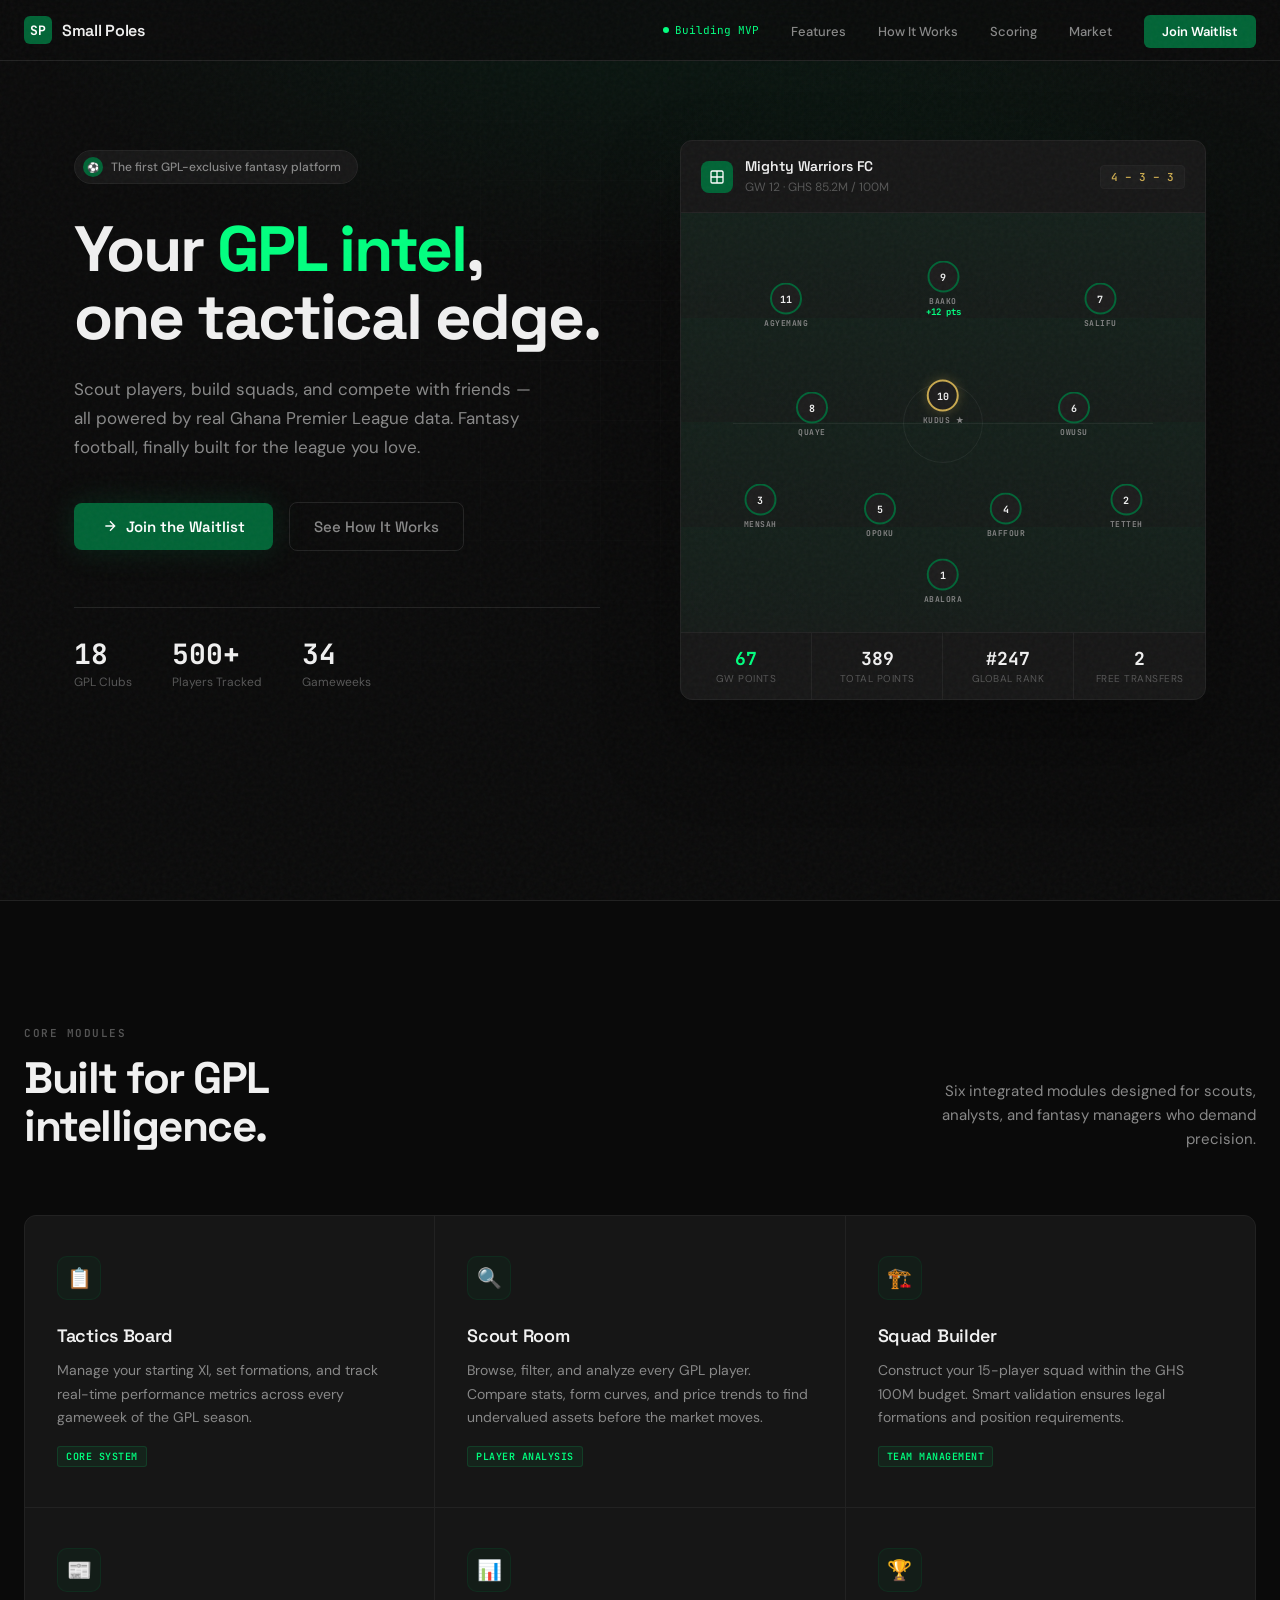
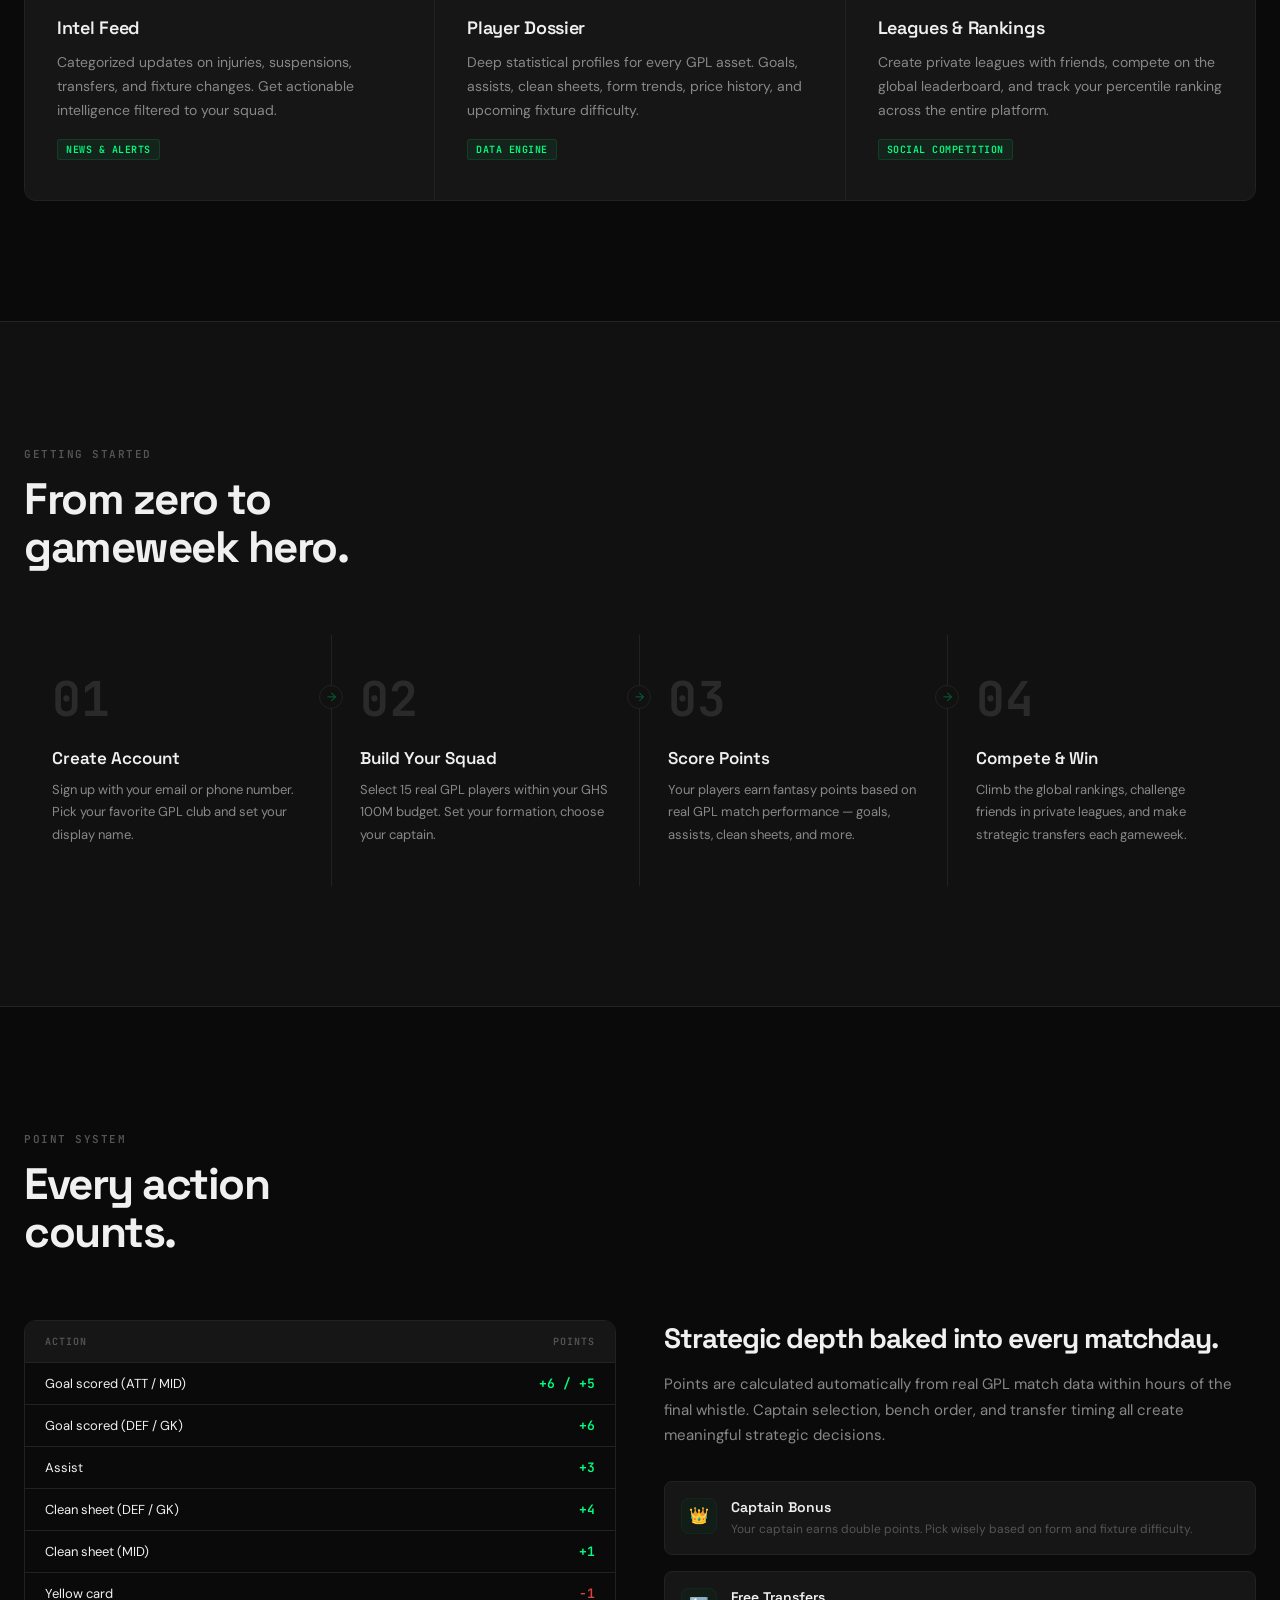
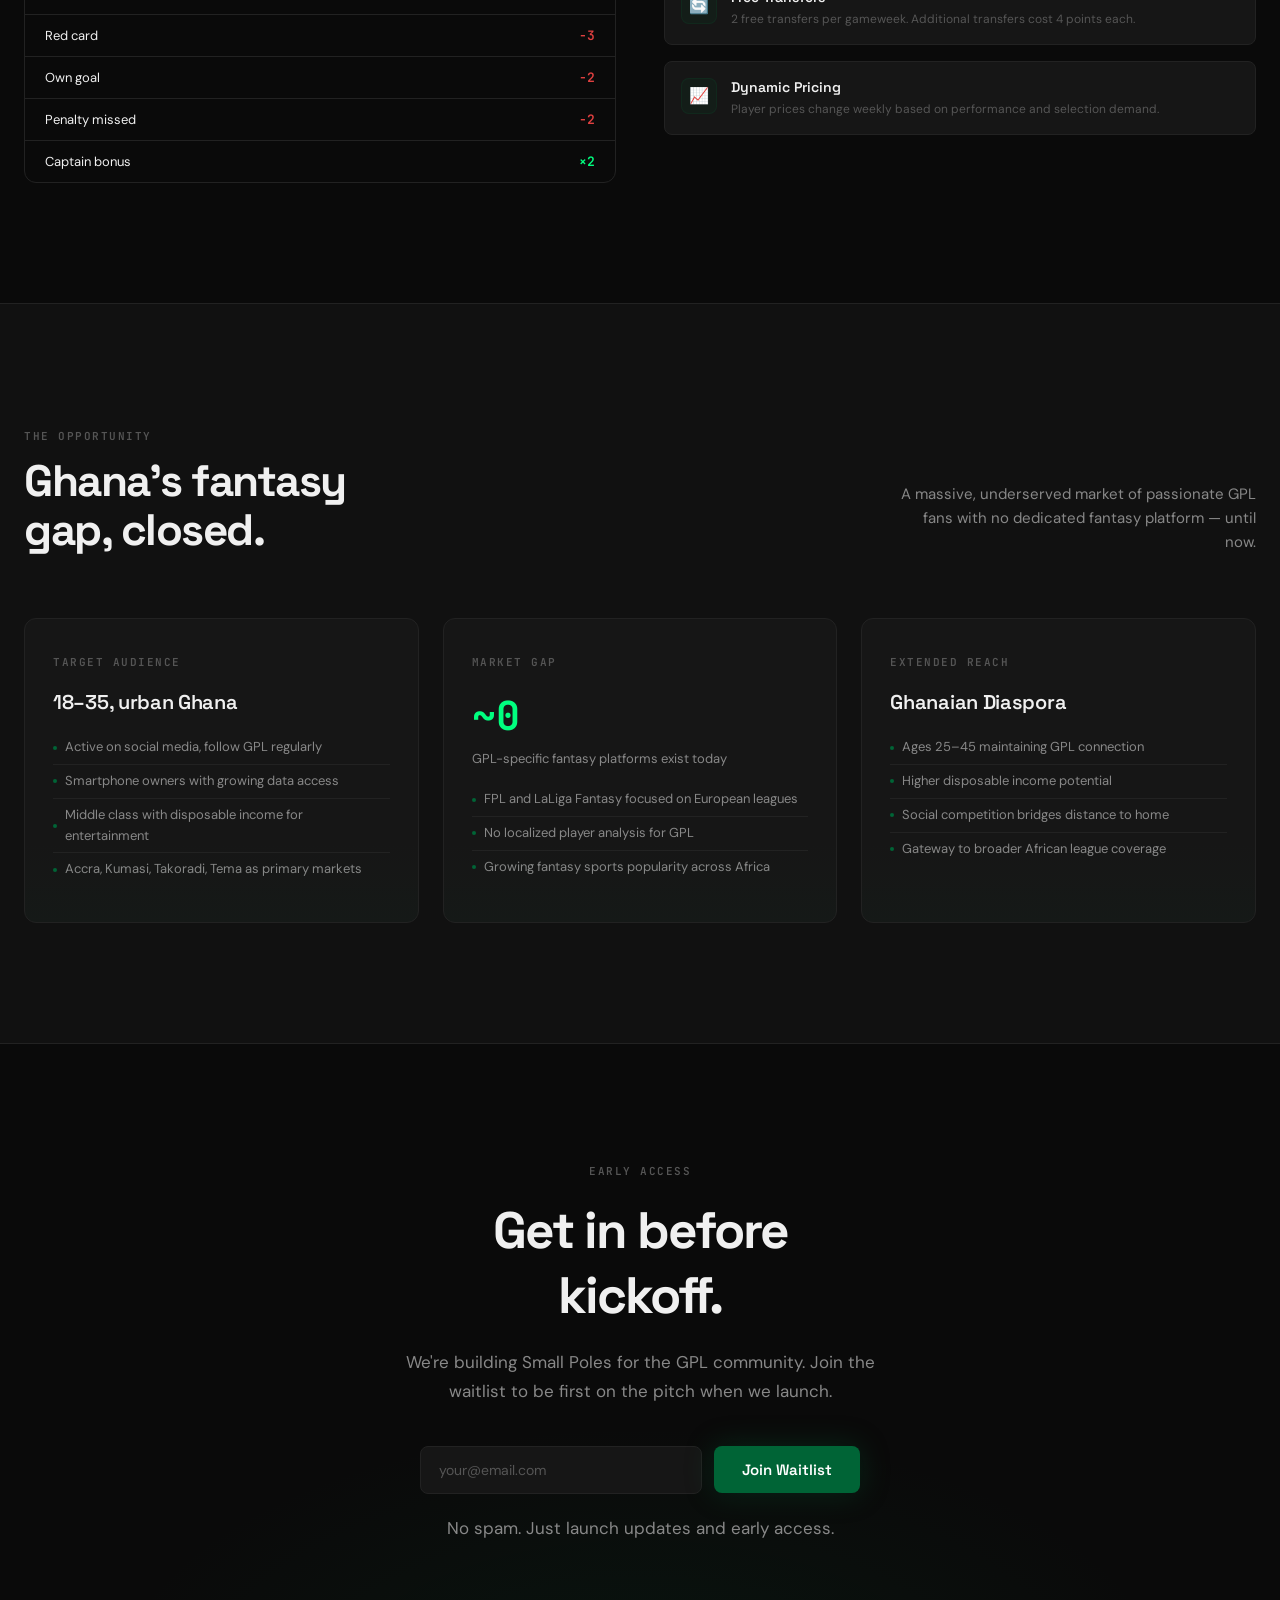
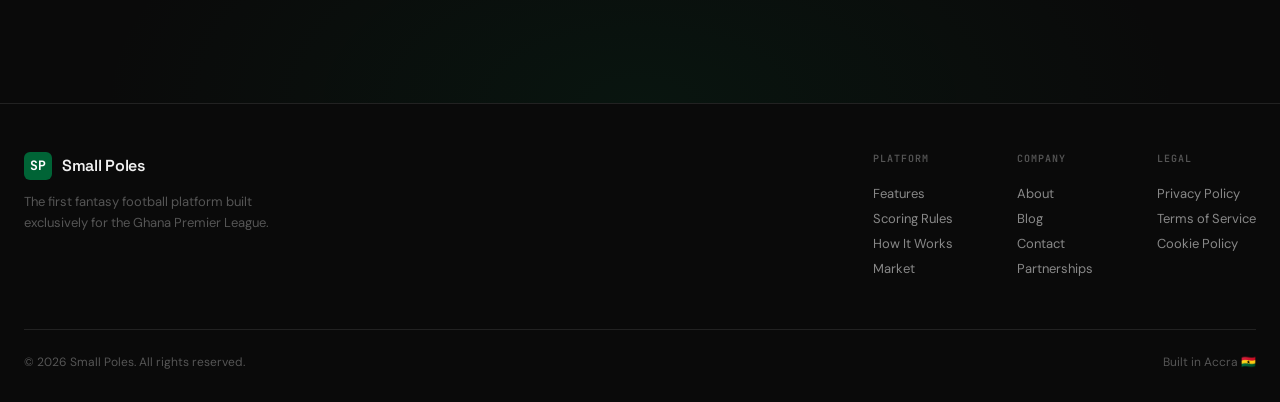
==== index.html @ ee2d5ac4 "Add scoring rules page for Small Poles fantasy football with detailed point system and examples" ====
<!DOCTYPE html>
<html lang="en">
<head>
    <meta charset="UTF-8">
    <meta name="viewport" content="width=device-width, initial-scale=1.0">
    <title>Small Poles — GPL Fantasy Intelligence</title>
    <meta name="description" content="The first fantasy football platform built exclusively for the Ghana Premier League. Scout. Build. Dominate.">
    <link rel="preconnect" href="https://fonts.googleapis.com">
    <link rel="preconnect" href="https://fonts.gstatic.com" crossorigin>
    <link href="https://fonts.googleapis.com/css2?family=Space+Grotesk:wght@300;400;500;600;700&family=JetBrains+Mono:wght@400;500;600;700&family=DM+Sans:wght@300;400;500;600;700&display=swap" rel="stylesheet">
    <style>
        *, *::before, *::after { margin: 0; padding: 0; box-sizing: border-box; }

        :root {
            --pitch: #006436;
            --pitch-light: #00803f;
            --pitch-glow: #00ff7f;
            --carbon: #0a0a0a;
            --carbon-light: #111111;
            --surface: #161616;
            --surface-raised: #1c1c1c;
            --border: #222222;
            --border-light: #2a2a2a;
            --text-primary: #f0f0f0;
            --text-secondary: #888888;
            --text-muted: #555555;
            --accent-gold: #c8a84e;
            --accent-red: #e04040;
            --accent-blue: #3b82f6;
            --font-display: 'Space Grotesk', sans-serif;
            --font-body: 'DM Sans', sans-serif;
            --font-mono: 'JetBrains Mono', monospace;
        }

        html { scroll-behavior: smooth; }

        body {
            font-family: var(--font-body);
            background: var(--carbon);
            color: var(--text-primary);
            overflow-x: hidden;
            -webkit-font-smoothing: antialiased;
        }

        /* ── Utility ── */
        .container { max-width: 1280px; margin: 0 auto; padding: 0 24px; }
        .mono { font-family: var(--font-mono); }
        .label {
            font-family: var(--font-mono);
            font-size: 11px;
            font-weight: 600;
            letter-spacing: 1.5px;
            text-transform: uppercase;
            color: var(--text-muted);
        }
        .sr-only { position: absolute; width: 1px; height: 1px; padding: 0; margin: -1px; overflow: hidden; clip: rect(0,0,0,0); border: 0; }

        /* ── Grain overlay ── */
        body::after {
            content: '';
            position: fixed;
            inset: 0;
            background-image: url("data:image/svg+xml,%3Csvg viewBox='0 0 256 256' xmlns='http://www.w3.org/2000/svg'%3E%3Cfilter id='n'%3E%3CfeTurbulence type='fractalNoise' baseFrequency='0.9' numOctaves='4' stitchTiles='stitch'/%3E%3C/filter%3E%3Crect width='100%25' height='100%25' filter='url(%23n)' opacity='0.04'/%3E%3C/svg%3E");
            pointer-events: none;
            z-index: 9999;
        }

        /* ── Navigation ── */
        nav {
            position: fixed;
            top: 0;
            left: 0;
            right: 0;
            z-index: 100;
            backdrop-filter: blur(20px);
            -webkit-backdrop-filter: blur(20px);
            background: rgba(10,10,10,0.8);
            border-bottom: 1px solid var(--border);
        }
        nav .container {
            display: flex;
            align-items: center;
            justify-content: space-between;
            height: 60px;
        }
        .nav-logo {
            display: flex;
            align-items: center;
            gap: 10px;
            text-decoration: none;
            color: var(--text-primary);
        }
        .nav-logo-mark {
            width: 28px;
            height: 28px;
            background: var(--pitch);
            border-radius: 6px;
            display: flex;
            align-items: center;
            justify-content: center;
            font-family: var(--font-mono);
            font-weight: 700;
            font-size: 13px;
            color: white;
        }
        .nav-logo-text {
            font-family: var(--font-display);
            font-weight: 600;
            font-size: 16px;
            letter-spacing: -0.3px;
        }
        .nav-links {
            display: flex;
            align-items: center;
            gap: 32px;
            list-style: none;
        }
        .nav-links a {
            font-size: 13px;
            font-weight: 500;
            color: var(--text-secondary);
            text-decoration: none;
            transition: color 0.2s;
        }
        .nav-links a:hover { color: var(--text-primary); }
        .nav-cta {
            background: var(--pitch) !important;
            color: white !important;
            padding: 8px 18px;
            border-radius: 6px;
            font-weight: 600 !important;
            transition: background 0.2s !important;
        }
        .nav-cta:hover { background: var(--pitch-light) !important; }
        .nav-status {
            display: flex;
            align-items: center;
            gap: 6px;
            font-family: var(--font-mono);
            font-size: 11px;
            color: var(--pitch-glow);
        }
        .nav-status-dot {
            width: 6px;
            height: 6px;
            background: var(--pitch-glow);
            border-radius: 50%;
            animation: pulse 2s infinite;
        }
        @keyframes pulse {
            0%, 100% { opacity: 1; }
            50% { opacity: 0.4; }
        }

        .mobile-toggle {
            display: none;
            background: none;
            border: 1px solid var(--border);
            border-radius: 6px;
            padding: 6px 10px;
            cursor: pointer;
            color: var(--text-primary);
        }
        .mobile-toggle span {
            display: block;
            width: 18px;
            height: 2px;
            background: var(--text-primary);
            margin: 4px 0;
            border-radius: 2px;
            transition: all 0.3s;
        }

        /* ── Hero ── */
        .hero {
            min-height: 100vh;
            display: flex;
            align-items: center;
            position: relative;
            padding-top: 60px;
            overflow: hidden;
        }
        .hero-bg {
            position: absolute;
            inset: 0;
            background:
                radial-gradient(ellipse 80% 50% at 50% 0%, rgba(0,100,54,0.15) 0%, transparent 60%),
                radial-gradient(ellipse 60% 40% at 80% 20%, rgba(0,100,54,0.08) 0%, transparent 50%);
        }
        .hero-grid {
            position: absolute;
            inset: 0;
            background-image:
                linear-gradient(rgba(255,255,255,0.015) 1px, transparent 1px),
                linear-gradient(90deg, rgba(255,255,255,0.015) 1px, transparent 1px);
            background-size: 60px 60px;
            mask-image: radial-gradient(ellipse 70% 60% at 50% 40%, black, transparent);
        }
        .hero .container {
            position: relative;
            z-index: 1;
            display: grid;
            grid-template-columns: 1fr 1fr;
            gap: 80px;
            align-items: center;
        }
        .hero-content { max-width: 580px; }
        .hero-badge {
            display: inline-flex;
            align-items: center;
            gap: 8px;
            background: var(--surface);
            border: 1px solid var(--border);
            border-radius: 100px;
            padding: 6px 16px 6px 8px;
            margin-bottom: 32px;
            font-size: 12px;
            font-weight: 500;
            color: var(--text-secondary);
            animation: fadeUp 0.6s ease-out both;
        }
        .hero-badge-dot {
            width: 20px;
            height: 20px;
            background: var(--pitch);
            border-radius: 50%;
            display: flex;
            align-items: center;
            justify-content: center;
            font-size: 10px;
        }
        .hero h1 {
            font-family: var(--font-display);
            font-size: clamp(42px, 5vw, 64px);
            font-weight: 700;
            line-height: 1.05;
            letter-spacing: -2px;
            margin-bottom: 24px;
            animation: fadeUp 0.6s 0.1s ease-out both;
        }
        .hero h1 .accent { color: var(--pitch-glow); }
        .hero-sub {
            font-size: 17px;
            line-height: 1.7;
            color: var(--text-secondary);
            max-width: 460px;
            margin-bottom: 40px;
            animation: fadeUp 0.6s 0.2s ease-out both;
        }
        .hero-actions {
            display: flex;
            align-items: center;
            gap: 16px;
            animation: fadeUp 0.6s 0.3s ease-out both;
        }
        .btn-primary {
            display: inline-flex;
            align-items: center;
            gap: 8px;
            background: var(--pitch);
            color: white;
            padding: 14px 28px;
            border-radius: 8px;
            font-family: var(--font-display);
            font-weight: 600;
            font-size: 15px;
            text-decoration: none;
            border: none;
            cursor: pointer;
            transition: all 0.2s;
            box-shadow: 0 0 30px rgba(0,100,54,0.3);
        }
        .btn-primary:hover {
            background: var(--pitch-light);
            box-shadow: 0 0 40px rgba(0,100,54,0.4);
            transform: translateY(-1px);
        }
        .btn-ghost {
            display: inline-flex;
            align-items: center;
            gap: 8px;
            background: transparent;
            color: var(--text-secondary);
            padding: 14px 24px;
            border-radius: 8px;
            font-family: var(--font-display);
            font-weight: 500;
            font-size: 15px;
            text-decoration: none;
            border: 1px solid var(--border);
            transition: all 0.2s;
        }
        .btn-ghost:hover {
            border-color: var(--text-muted);
            color: var(--text-primary);
        }
        .hero-stats {
            display: flex;
            gap: 40px;
            margin-top: 56px;
            padding-top: 32px;
            border-top: 1px solid var(--border);
            animation: fadeUp 0.6s 0.4s ease-out both;
        }
        .hero-stat-value {
            font-family: var(--font-mono);
            font-size: 28px;
            font-weight: 700;
            color: var(--text-primary);
            line-height: 1;
        }
        .hero-stat-label {
            font-size: 12px;
            color: var(--text-muted);
            margin-top: 6px;
        }

        /* ── Hero Visual (Tactics Card) ── */
        .hero-visual {
            position: relative;
            animation: fadeUp 0.8s 0.2s ease-out both;
        }
        .tactics-card {
            background: var(--surface);
            border: 1px solid var(--border);
            border-radius: 12px;
            overflow: hidden;
            box-shadow: 0 40px 80px rgba(0,0,0,0.4);
        }
        .tactics-header {
            display: flex;
            align-items: center;
            justify-content: space-between;
            padding: 16px 20px;
            border-bottom: 1px solid var(--border);
        }
        .tactics-header-left {
            display: flex;
            align-items: center;
            gap: 12px;
        }
        .tactics-header-icon {
            width: 32px;
            height: 32px;
            background: var(--pitch);
            border-radius: 8px;
            display: flex;
            align-items: center;
            justify-content: center;
        }
        .tactics-header h3 {
            font-family: var(--font-display);
            font-size: 14px;
            font-weight: 600;
        }
        .tactics-header span {
            font-size: 11px;
            color: var(--text-muted);
        }
        .tactics-formation-badge {
            font-family: var(--font-mono);
            font-size: 11px;
            font-weight: 600;
            background: var(--surface-raised);
            border: 1px solid var(--border);
            padding: 4px 10px;
            border-radius: 4px;
            color: var(--accent-gold);
        }
        .tactics-pitch {
            position: relative;
            width: 100%;
            aspect-ratio: 4/3.2;
            background:
                linear-gradient(180deg,
                    rgba(0,100,54,0.12) 0%,
                    rgba(0,100,54,0.06) 25%,
                    rgba(0,100,54,0.12) 25%,
                    rgba(0,100,54,0.06) 50%,
                    rgba(0,100,54,0.12) 50%,
                    rgba(0,100,54,0.06) 75%,
                    rgba(0,100,54,0.12) 75%,
                    rgba(0,100,54,0.06) 100%
                );
            border-bottom: 1px solid var(--border);
        }
        .pitch-line {
            position: absolute;
            background: rgba(255,255,255,0.06);
        }
        .pitch-line.horizontal {
            height: 1px;
            left: 10%;
            right: 10%;
        }
        .pitch-line.center { top: 50%; }
        .pitch-circle {
            position: absolute;
            width: 80px;
            height: 80px;
            border: 1px solid rgba(255,255,255,0.06);
            border-radius: 50%;
            top: 50%;
            left: 50%;
            transform: translate(-50%, -50%);
        }

        .player-dot {
            position: absolute;
            transform: translate(-50%, -50%);
            text-align: center;
            animation: playerFadeIn 0.4s ease-out both;
        }
        .player-dot-circle {
            width: 32px;
            height: 32px;
            border-radius: 50%;
            background: var(--surface-raised);
            border: 2px solid var(--pitch);
            display: flex;
            align-items: center;
            justify-content: center;
            font-family: var(--font-mono);
            font-size: 10px;
            font-weight: 700;
            color: var(--text-primary);
            margin: 0 auto;
            transition: all 0.3s;
        }
        .player-dot.captain .player-dot-circle {
            border-color: var(--accent-gold);
            box-shadow: 0 0 12px rgba(200,168,78,0.3);
        }
        .player-dot-name {
            font-family: var(--font-mono);
            font-size: 8px;
            font-weight: 600;
            color: var(--text-secondary);
            margin-top: 3px;
            white-space: nowrap;
            text-transform: uppercase;
            letter-spacing: 0.5px;
        }
        .player-dot-pts {
            font-family: var(--font-mono);
            font-size: 9px;
            font-weight: 700;
            color: var(--pitch-glow);
        }
        @keyframes playerFadeIn {
            from { opacity: 0; transform: translate(-50%, -50%) scale(0.8); }
            to { opacity: 1; transform: translate(-50%, -50%) scale(1); }
        }

        .tactics-footer {
            display: grid;
            grid-template-columns: repeat(4, 1fr);
            gap: 0;
        }
        .tactics-stat {
            padding: 14px 16px;
            border-right: 1px solid var(--border);
            text-align: center;
        }
        .tactics-stat:last-child { border-right: none; }
        .tactics-stat-value {
            font-family: var(--font-mono);
            font-size: 18px;
            font-weight: 700;
            color: var(--text-primary);
        }
        .tactics-stat-value.green { color: var(--pitch-glow); }
        .tactics-stat-label {
            font-size: 10px;
            color: var(--text-muted);
            margin-top: 2px;
            text-transform: uppercase;
            letter-spacing: 0.5px;
        }

        /* ── Section shared ── */
        section { padding: 120px 0; }
        .section-header {
            display: flex;
            align-items: flex-end;
            justify-content: space-between;
            margin-bottom: 64px;
        }
        .section-header h2 {
            font-family: var(--font-display);
            font-size: clamp(32px, 3.5vw, 44px);
            font-weight: 700;
            letter-spacing: -1.5px;
            line-height: 1.1;
        }
        .section-header p {
            font-size: 15px;
            color: var(--text-secondary);
            max-width: 360px;
            text-align: right;
            line-height: 1.6;
        }

        /* ── Features ── */
        .features { border-top: 1px solid var(--border); }
        .features-grid {
            display: grid;
            grid-template-columns: repeat(3, 1fr);
            gap: 1px;
            background: var(--border);
            border: 1px solid var(--border);
            border-radius: 12px;
            overflow: hidden;
        }
        .feature-card {
            background: var(--surface);
            padding: 40px 32px;
            transition: background 0.3s;
            position: relative;
        }
        .feature-card:hover { background: var(--surface-raised); }
        .feature-card::before {
            content: '';
            position: absolute;
            top: 0;
            left: 0;
            right: 0;
            height: 2px;
            background: var(--pitch);
            transform: scaleX(0);
            transition: transform 0.3s;
        }
        .feature-card:hover::before { transform: scaleX(1); }
        .feature-icon {
            width: 44px;
            height: 44px;
            background: rgba(0,100,54,0.1);
            border: 1px solid rgba(0,100,54,0.2);
            border-radius: 10px;
            display: flex;
            align-items: center;
            justify-content: center;
            margin-bottom: 24px;
            font-size: 20px;
        }
        .feature-card h3 {
            font-family: var(--font-display);
            font-size: 18px;
            font-weight: 600;
            margin-bottom: 12px;
            letter-spacing: -0.3px;
        }
        .feature-card p {
            font-size: 14px;
            line-height: 1.7;
            color: var(--text-secondary);
        }
        .feature-tag {
            display: inline-block;
            font-family: var(--font-mono);
            font-size: 10px;
            font-weight: 600;
            color: var(--pitch-glow);
            background: rgba(0,255,127,0.06);
            border: 1px solid rgba(0,255,127,0.12);
            padding: 3px 8px;
            border-radius: 3px;
            margin-top: 16px;
            text-transform: uppercase;
            letter-spacing: 0.5px;
        }

        /* ── How it works ── */
        .how-it-works { border-top: 1px solid var(--border); background: var(--carbon-light); }
        .steps-grid {
            display: grid;
            grid-template-columns: repeat(4, 1fr);
            gap: 0;
            counter-reset: step;
        }
        .step {
            padding: 40px 28px;
            border-right: 1px solid var(--border);
            counter-increment: step;
            position: relative;
        }
        .step:last-child { border-right: none; }
        .step-number {
            font-family: var(--font-mono);
            font-size: 48px;
            font-weight: 700;
            color: var(--border-light);
            line-height: 1;
            margin-bottom: 24px;
        }
        .step h3 {
            font-family: var(--font-display);
            font-size: 17px;
            font-weight: 600;
            margin-bottom: 10px;
        }
        .step p {
            font-size: 13px;
            line-height: 1.7;
            color: var(--text-secondary);
        }
        .step-connector {
            position: absolute;
            right: -12px;
            top: 50px;
            width: 24px;
            height: 24px;
            background: var(--carbon-light);
            border: 1px solid var(--border);
            border-radius: 50%;
            display: flex;
            align-items: center;
            justify-content: center;
            z-index: 2;
            color: var(--pitch);
            font-size: 12px;
        }

        /* ── Scoring Preview ── */
        .scoring { border-top: 1px solid var(--border); }
        .scoring-layout {
            display: grid;
            grid-template-columns: 1fr 1fr;
            gap: 48px;
            align-items: start;
        }
        .scoring-table {
            border: 1px solid var(--border);
            border-radius: 12px;
            overflow: hidden;
        }
        .scoring-table-header {
            display: grid;
            grid-template-columns: 2fr 1fr;
            padding: 14px 20px;
            background: var(--surface);
            border-bottom: 1px solid var(--border);
            font-family: var(--font-mono);
            font-size: 10px;
            font-weight: 600;
            color: var(--text-muted);
            text-transform: uppercase;
            letter-spacing: 1px;
        }
        .scoring-row {
            display: grid;
            grid-template-columns: 2fr 1fr;
            padding: 12px 20px;
            border-bottom: 1px solid var(--border);
            font-size: 13px;
            transition: background 0.2s;
        }
        .scoring-row:last-child { border-bottom: none; }
        .scoring-row:hover { background: var(--surface); }
        .scoring-row .points {
            font-family: var(--font-mono);
            font-weight: 600;
        }
        .scoring-row .points.positive { color: var(--pitch-glow); }
        .scoring-row .points.negative { color: var(--accent-red); }

        .scoring-info h3 {
            font-family: var(--font-display);
            font-size: 28px;
            font-weight: 700;
            letter-spacing: -1px;
            margin-bottom: 16px;
        }
        .scoring-info p {
            font-size: 15px;
            line-height: 1.7;
            color: var(--text-secondary);
            margin-bottom: 32px;
        }
        .scoring-highlights {
            display: flex;
            flex-direction: column;
            gap: 16px;
        }
        .scoring-highlight {
            display: flex;
            align-items: flex-start;
            gap: 14px;
            padding: 16px;
            background: var(--surface);
            border: 1px solid var(--border);
            border-radius: 8px;
        }
        .scoring-highlight-icon {
            width: 36px;
            height: 36px;
            border-radius: 8px;
            background: rgba(0,100,54,0.1);
            border: 1px solid rgba(0,100,54,0.15);
            display: flex;
            align-items: center;
            justify-content: center;
            flex-shrink: 0;
            font-size: 16px;
        }
        .scoring-highlight h4 {
            font-family: var(--font-display);
            font-size: 14px;
            font-weight: 600;
            margin-bottom: 4px;
        }
        .scoring-highlight p {
            font-size: 12px;
            line-height: 1.5;
            color: var(--text-muted);
            margin-bottom: 0;
        }

        /* ── Market opportunity ── */
        .market { border-top: 1px solid var(--border); background: var(--carbon-light); }
        .market-grid {
            display: grid;
            grid-template-columns: repeat(3, 1fr);
            gap: 24px;
        }
        .market-card {
            background: var(--surface);
            border: 1px solid var(--border);
            border-radius: 12px;
            padding: 36px 28px;
            position: relative;
            overflow: hidden;
        }
        .market-card::after {
            content: '';
            position: absolute;
            bottom: 0;
            left: 0;
            right: 0;
            height: 80px;
            background: linear-gradient(transparent, rgba(0,100,54,0.04));
            pointer-events: none;
        }
        .market-card .label { margin-bottom: 20px; display: block; }
        .market-card h3 {
            font-family: var(--font-display);
            font-size: 20px;
            font-weight: 600;
            margin-bottom: 16px;
            letter-spacing: -0.3px;
        }
        .market-stat-large {
            font-family: var(--font-mono);
            font-size: 40px;
            font-weight: 700;
            color: var(--pitch-glow);
            margin-bottom: 8px;
        }
        .market-card ul {
            list-style: none;
            padding: 0;
        }
        .market-card li {
            font-size: 13px;
            line-height: 1.6;
            color: var(--text-secondary);
            padding: 6px 0;
            border-bottom: 1px solid var(--border);
            display: flex;
            align-items: center;
            gap: 8px;
        }
        .market-card li:last-child { border-bottom: none; }
        .market-card li::before {
            content: '';
            width: 4px;
            height: 4px;
            background: var(--pitch);
            border-radius: 50%;
            flex-shrink: 0;
        }

        /* ── CTA Section ── */
        .cta-section {
            border-top: 1px solid var(--border);
            text-align: center;
            position: relative;
            overflow: hidden;
        }
        .cta-bg {
            position: absolute;
            inset: 0;
            background: radial-gradient(ellipse 60% 60% at 50% 100%, rgba(0,100,54,0.12) 0%, transparent 70%);
        }
        .cta-section .container { position: relative; z-index: 1; }
        .cta-section h2 {
            font-family: var(--font-display);
            font-size: clamp(36px, 4vw, 52px);
            font-weight: 700;
            letter-spacing: -2px;
            margin-bottom: 20px;
        }
        .cta-section p {
            font-size: 17px;
            color: var(--text-secondary);
            max-width: 500px;
            margin: 0 auto 40px;
            line-height: 1.7;
        }
        .cta-form {
            display: flex;
            align-items: center;
            gap: 12px;
            max-width: 440px;
            margin: 0 auto 20px;
        }
        .cta-input {
            flex: 1;
            background: var(--surface);
            border: 1px solid var(--border);
            border-radius: 8px;
            padding: 14px 18px;
            font-family: var(--font-body);
            font-size: 14px;
            color: var(--text-primary);
            outline: none;
            transition: border-color 0.2s;
        }
        .cta-input::placeholder { color: var(--text-muted); }
        .cta-input:focus { border-color: var(--pitch); }
        .cta-note {
            font-size: 12px;
            color: var(--text-muted);
        }

        /* ── Footer ── */
        footer {
            border-top: 1px solid var(--border);
            padding: 48px 0 32px;
        }
        .footer-top {
            display: flex;
            align-items: flex-start;
            justify-content: space-between;
            margin-bottom: 48px;
        }
        .footer-brand p {
            font-size: 13px;
            color: var(--text-muted);
            margin-top: 12px;
            max-width: 280px;
            line-height: 1.6;
        }
        .footer-links-group h4 {
            font-family: var(--font-mono);
            font-size: 10px;
            font-weight: 600;
            color: var(--text-muted);
            text-transform: uppercase;
            letter-spacing: 1px;
            margin-bottom: 16px;
        }
        .footer-links-group a {
            display: block;
            font-size: 13px;
            color: var(--text-secondary);
            text-decoration: none;
            padding: 4px 0;
            transition: color 0.2s;
        }
        .footer-links-group a:hover { color: var(--text-primary); }
        .footer-bottom {
            display: flex;
            align-items: center;
            justify-content: space-between;
            padding-top: 24px;
            border-top: 1px solid var(--border);
            font-size: 12px;
            color: var(--text-muted);
        }
        .footer-bottom a {
            color: var(--text-muted);
            text-decoration: none;
        }
        .footer-bottom a:hover { color: var(--text-secondary); }

        /* ── Animations ── */
        @keyframes fadeUp {
            from { opacity: 0; transform: translateY(24px); }
            to { opacity: 1; transform: translateY(0); }
        }
        .reveal {
            opacity: 0;
            transform: translateY(30px);
            transition: opacity 0.7s ease-out, transform 0.7s ease-out;
        }
        .reveal.visible {
            opacity: 1;
            transform: translateY(0);
        }

        /* ── Responsive ── */
        @media (max-width: 1024px) {
            .hero .container { grid-template-columns: 1fr; gap: 48px; }
            .hero-visual { max-width: 560px; }
            .features-grid { grid-template-columns: repeat(2, 1fr); }
            .steps-grid { grid-template-columns: repeat(2, 1fr); }
            .step:nth-child(2) { border-right: none; }
            .step-connector:nth-child(2) { display: none; }
            .scoring-layout { grid-template-columns: 1fr; }
            .market-grid { grid-template-columns: 1fr; }
            .section-header { flex-direction: column; align-items: flex-start; gap: 16px; }
            .section-header p { text-align: left; }
        }
        @media (max-width: 768px) {
            .nav-links { display: none; }
            .mobile-toggle { display: block; }
            .nav-links.open {
                display: flex;
                flex-direction: column;
                position: absolute;
                top: 60px;
                left: 0;
                right: 0;
                background: var(--carbon);
                border-bottom: 1px solid var(--border);
                padding: 20px 24px;
                gap: 16px;
            }
            .features-grid { grid-template-columns: 1fr; }
            .steps-grid { grid-template-columns: 1fr; }
            .step { border-right: none; border-bottom: 1px solid var(--border); }
            .step:last-child { border-bottom: none; }
            .step-connector { display: none; }
            .hero-stats { flex-wrap: wrap; gap: 24px; }
            .hero-actions { flex-direction: column; align-items: stretch; }
            .btn-primary, .btn-ghost { justify-content: center; }
            .cta-form { flex-direction: column; }
            .footer-top { flex-direction: column; gap: 36px; }
            .footer-bottom { flex-direction: column; gap: 12px; text-align: center; }
            .tactics-footer { grid-template-columns: repeat(2, 1fr); }
            .tactics-stat:nth-child(2) { border-right: none; }
        }
    </style>
</head>
<body>

<!-- Navigation -->
<nav>
    <div class="container">
        <a href="#" class="nav-logo">
            <div class="nav-logo-mark">SP</div>
            <span class="nav-logo-text">Small Poles</span>
        </a>
        <ul class="nav-links" id="navLinks">
            <li><span class="nav-status"><span class="nav-status-dot"></span> Building MVP</span></li>
            <li><a href="features.html">Features</a></li>
            <li><a href="how-it-works.html">How It Works</a></li>
            <li><a href="scoring.html">Scoring</a></li>
            <li><a href="market.html">Market</a></li>
            <li><a href="#waitlist" class="nav-cta">Join Waitlist</a></li>
        </ul>
        <button class="mobile-toggle" onclick="document.getElementById('navLinks').classList.toggle('open')" aria-label="Toggle menu">
            <span></span><span></span><span></span>
        </button>
    </div>
</nav>

<!-- Hero -->
<section class="hero">
    <div class="hero-bg"></div>
    <div class="hero-grid"></div>
    <div class="container">
        <div class="hero-content">
            <div class="hero-badge">
                <span class="hero-badge-dot">⚽</span>
                The first GPL-exclusive fantasy platform
            </div>
            <h1>Your <span class="accent">GPL intel</span>,<br>one tactical edge.</h1>
            <p class="hero-sub">Scout players, build squads, and compete with friends — all powered by real Ghana Premier League data. Fantasy football, finally built for the league you love.</p>
            <div class="hero-actions">
                <a href="#waitlist" class="btn-primary">
                    <svg width="16" height="16" viewBox="0 0 24 24" fill="none" stroke="currentColor" stroke-width="2"><path d="M5 12h14M12 5l7 7-7 7"/></svg>
                    Join the Waitlist
                </a>
                <a href="#features" class="btn-ghost">See How It Works</a>
            </div>
            <div class="hero-stats">
                <div>
                    <div class="hero-stat-value">18</div>
                    <div class="hero-stat-label">GPL Clubs</div>
                </div>
                <div>
                    <div class="hero-stat-value">500+</div>
                    <div class="hero-stat-label">Players Tracked</div>
                </div>
                <div>
                    <div class="hero-stat-value">34</div>
                    <div class="hero-stat-label">Gameweeks</div>
                </div>
            </div>
        </div>

        <!-- Tactics board visual -->
        <div class="hero-visual">
            <div class="tactics-card">
                <div class="tactics-header">
                    <div class="tactics-header-left">
                        <div class="tactics-header-icon">
                            <svg width="16" height="16" viewBox="0 0 24 24" fill="none" stroke="white" stroke-width="2"><rect x="3" y="3" width="18" height="18" rx="2"/><line x1="3" y1="12" x2="21" y2="12"/><line x1="12" y1="3" x2="12" y2="21"/></svg>
                        </div>
                        <div>
                            <h3>Mighty Warriors FC</h3>
                            <span style="color: var(--text-muted); font-size: 12px;">GW 12 · GHS 85.2M / 100M</span>
                        </div>
                    </div>
                    <div class="tactics-formation-badge">4 – 3 – 3</div>
                </div>
                <div class="tactics-pitch">
                    <div class="pitch-line horizontal center"></div>
                    <div class="pitch-circle"></div>

                    <!-- GK -->
                    <div class="player-dot" style="left:50%;top:88%;animation-delay:0.1s">
                        <div class="player-dot-circle">1</div>
                        <div class="player-dot-name">Abalora</div>
                    </div>
                    <!-- DEF -->
                    <div class="player-dot" style="left:15%;top:70%;animation-delay:0.15s">
                        <div class="player-dot-circle">3</div>
                        <div class="player-dot-name">Mensah</div>
                    </div>
                    <div class="player-dot" style="left:38%;top:72%;animation-delay:0.2s">
                        <div class="player-dot-circle">5</div>
                        <div class="player-dot-name">Opoku</div>
                    </div>
                    <div class="player-dot" style="left:62%;top:72%;animation-delay:0.25s">
                        <div class="player-dot-circle">4</div>
                        <div class="player-dot-name">Baffour</div>
                    </div>
                    <div class="player-dot" style="left:85%;top:70%;animation-delay:0.3s">
                        <div class="player-dot-circle">2</div>
                        <div class="player-dot-name">Tetteh</div>
                    </div>
                    <!-- MID -->
                    <div class="player-dot" style="left:25%;top:48%;animation-delay:0.35s">
                        <div class="player-dot-circle">8</div>
                        <div class="player-dot-name">Quaye</div>
                    </div>
                    <div class="player-dot captain" style="left:50%;top:45%;animation-delay:0.4s">
                        <div class="player-dot-circle">10</div>
                        <div class="player-dot-name">Kudus ★</div>
                    </div>
                    <div class="player-dot" style="left:75%;top:48%;animation-delay:0.45s">
                        <div class="player-dot-circle">6</div>
                        <div class="player-dot-name">Owusu</div>
                    </div>
                    <!-- ATT -->
                    <div class="player-dot" style="left:20%;top:22%;animation-delay:0.5s">
                        <div class="player-dot-circle">11</div>
                        <div class="player-dot-name">Agyemang</div>
                    </div>
                    <div class="player-dot" style="left:50%;top:18%;animation-delay:0.55s">
                        <div class="player-dot-circle">9</div>
                        <div class="player-dot-name">Baako</div>
                        <div class="player-dot-pts">+12 pts</div>
                    </div>
                    <div class="player-dot" style="left:80%;top:22%;animation-delay:0.6s">
                        <div class="player-dot-circle">7</div>
                        <div class="player-dot-name">Salifu</div>
                    </div>
                </div>
                <div class="tactics-footer">
                    <div class="tactics-stat">
                        <div class="tactics-stat-value green">67</div>
                        <div class="tactics-stat-label">GW Points</div>
                    </div>
                    <div class="tactics-stat">
                        <div class="tactics-stat-value">389</div>
                        <div class="tactics-stat-label">Total Points</div>
                    </div>
                    <div class="tactics-stat">
                        <div class="tactics-stat-value">#247</div>
                        <div class="tactics-stat-label">Global Rank</div>
                    </div>
                    <div class="tactics-stat">
                        <div class="tactics-stat-value">2</div>
                        <div class="tactics-stat-label">Free Transfers</div>
                    </div>
                </div>
            </div>
        </div>
    </div>
</section>

<!-- Features -->
<section class="features" id="features">
    <div class="container">
        <div class="section-header reveal">
            <div>
                <span class="label">Core Modules</span>
                <h2 style="margin-top:12px">Built for GPL<br>intelligence.</h2>
            </div>
            <p>Six integrated modules designed for scouts, analysts, and fantasy managers who demand precision.</p>
        </div>
        <div class="features-grid reveal">
            <div class="feature-card">
                <div class="feature-icon">📋</div>
                <h3>Tactics Board</h3>
                <p>Manage your starting XI, set formations, and track real-time performance metrics across every gameweek of the GPL season.</p>
                <span class="feature-tag">Core System</span>
            </div>
            <div class="feature-card">
                <div class="feature-icon">🔍</div>
                <h3>Scout Room</h3>
                <p>Browse, filter, and analyze every GPL player. Compare stats, form curves, and price trends to find undervalued assets before the market moves.</p>
                <span class="feature-tag">Player Analysis</span>
            </div>
            <div class="feature-card">
                <div class="feature-icon">🏗️</div>
                <h3>Squad Builder</h3>
                <p>Construct your 15-player squad within the GHS 100M budget. Smart validation ensures legal formations and position requirements.</p>
                <span class="feature-tag">Team Management</span>
            </div>
            <div class="feature-card">
                <div class="feature-icon">📰</div>
                <h3>Intel Feed</h3>
                <p>Categorized updates on injuries, suspensions, transfers, and fixture changes. Get actionable intelligence filtered to your squad.</p>
                <span class="feature-tag">News & Alerts</span>
            </div>
            <div class="feature-card">
                <div class="feature-icon">📊</div>
                <h3>Player Dossier</h3>
                <p>Deep statistical profiles for every GPL asset. Goals, assists, clean sheets, form trends, price history, and upcoming fixture difficulty.</p>
                <span class="feature-tag">Data Engine</span>
            </div>
            <div class="feature-card">
                <div class="feature-icon">🏆</div>
                <h3>Leagues & Rankings</h3>
                <p>Create private leagues with friends, compete on the global leaderboard, and track your percentile ranking across the entire platform.</p>
                <span class="feature-tag">Social Competition</span>
            </div>
        </div>
    </div>
</section>

<!-- How It Works -->
<section class="how-it-works" id="how-it-works">
    <div class="container">
        <div class="section-header reveal">
            <div>
                <span class="label">Getting Started</span>
                <h2 style="margin-top:12px">From zero to<br>gameweek hero.</h2>
            </div>
        </div>
        <div class="steps-grid reveal">
            <div class="step">
                <div class="step-number">01</div>
                <h3>Create Account</h3>
                <p>Sign up with your email or phone number. Pick your favorite GPL club and set your display name.</p>
                <div class="step-connector">→</div>
            </div>
            <div class="step">
                <div class="step-number">02</div>
                <h3>Build Your Squad</h3>
                <p>Select 15 real GPL players within your GHS 100M budget. Set your formation, choose your captain.</p>
                <div class="step-connector">→</div>
            </div>
            <div class="step">
                <div class="step-number">03</div>
                <h3>Score Points</h3>
                <p>Your players earn fantasy points based on real GPL match performance — goals, assists, clean sheets, and more.</p>
                <div class="step-connector">→</div>
            </div>
            <div class="step">
                <div class="step-number">04</div>
                <h3>Compete & Win</h3>
                <p>Climb the global rankings, challenge friends in private leagues, and make strategic transfers each gameweek.</p>
            </div>
        </div>
    </div>
</section>

<!-- Scoring -->
<section class="scoring" id="scoring">
    <div class="container">
        <div class="section-header reveal">
            <div>
                <span class="label">Point System</span>
                <h2 style="margin-top:12px">Every action<br>counts.</h2>
            </div>
        </div>
        <div class="scoring-layout reveal">
            <div class="scoring-table">
                <div class="scoring-table-header">
                    <span>Action</span>
                    <span style="text-align:right">Points</span>
                </div>
                <div class="scoring-row">
                    <span>Goal scored (ATT / MID)</span>
                    <span class="points positive" style="text-align:right">+6 / +5</span>
                </div>
                <div class="scoring-row">
                    <span>Goal scored (DEF / GK)</span>
                    <span class="points positive" style="text-align:right">+6</span>
                </div>
                <div class="scoring-row">
                    <span>Assist</span>
                    <span class="points positive" style="text-align:right">+3</span>
                </div>
                <div class="scoring-row">
                    <span>Clean sheet (DEF / GK)</span>
                    <span class="points positive" style="text-align:right">+4</span>
                </div>
                <div class="scoring-row">
                    <span>Clean sheet (MID)</span>
                    <span class="points positive" style="text-align:right">+1</span>
                </div>
                <div class="scoring-row">
                    <span>Yellow card</span>
                    <span class="points negative" style="text-align:right">−1</span>
                </div>
                <div class="scoring-row">
                    <span>Red card</span>
                    <span class="points negative" style="text-align:right">−3</span>
                </div>
                <div class="scoring-row">
                    <span>Own goal</span>
                    <span class="points negative" style="text-align:right">−2</span>
                </div>
                <div class="scoring-row">
                    <span>Penalty missed</span>
                    <span class="points negative" style="text-align:right">−2</span>
                </div>
                <div class="scoring-row">
                    <span>Captain bonus</span>
                    <span class="points positive" style="text-align:right">×2</span>
                </div>
            </div>
            <div class="scoring-info">
                <h3>Strategic depth baked into every matchday.</h3>
                <p>Points are calculated automatically from real GPL match data within hours of the final whistle. Captain selection, bench order, and transfer timing all create meaningful strategic decisions.</p>
                <div class="scoring-highlights">
                    <div class="scoring-highlight">
                        <div class="scoring-highlight-icon">👑</div>
                        <div>
                            <h4>Captain Bonus</h4>
                            <p>Your captain earns double points. Pick wisely based on form and fixture difficulty.</p>
                        </div>
                    </div>
                    <div class="scoring-highlight">
                        <div class="scoring-highlight-icon">🔄</div>
                        <div>
                            <h4>Free Transfers</h4>
                            <p>2 free transfers per gameweek. Additional transfers cost 4 points each.</p>
                        </div>
                    </div>
                    <div class="scoring-highlight">
                        <div class="scoring-highlight-icon">📈</div>
                        <div>
                            <h4>Dynamic Pricing</h4>
                            <p>Player prices change weekly based on performance and selection demand.</p>
                        </div>
                    </div>
                </div>
            </div>
        </div>
    </div>
</section>

<!-- Market -->
<section class="market" id="market">
    <div class="container">
        <div class="section-header reveal">
            <div>
                <span class="label">The Opportunity</span>
                <h2 style="margin-top:12px">Ghana's fantasy<br>gap, closed.</h2>
            </div>
            <p>A massive, underserved market of passionate GPL fans with no dedicated fantasy platform — until now.</p>
        </div>
        <div class="market-grid reveal">
            <div class="market-card">
                <span class="label">Target Audience</span>
                <h3>18–35, urban Ghana</h3>
                <ul>
                    <li>Active on social media, follow GPL regularly</li>
                    <li>Smartphone owners with growing data access</li>
                    <li>Middle class with disposable income for entertainment</li>
                    <li>Accra, Kumasi, Takoradi, Tema as primary markets</li>
                </ul>
            </div>
            <div class="market-card">
                <span class="label">Market Gap</span>
                <div class="market-stat-large">~0</div>
                <p style="font-size: 13px; color: var(--text-secondary); margin-bottom: 16px;">GPL-specific fantasy platforms exist today</p>
                <ul>
                    <li>FPL and LaLiga Fantasy focused on European leagues</li>
                    <li>No localized player analysis for GPL</li>
                    <li>Growing fantasy sports popularity across Africa</li>
                </ul>
            </div>
            <div class="market-card">
                <span class="label">Extended Reach</span>
                <h3>Ghanaian Diaspora</h3>
                <ul>
                    <li>Ages 25–45 maintaining GPL connection</li>
                    <li>Higher disposable income potential</li>
                    <li>Social competition bridges distance to home</li>
                    <li>Gateway to broader African league coverage</li>
                </ul>
            </div>
        </div>
    </div>
</section>

<!-- CTA -->
<section class="cta-section" id="waitlist">
    <div class="cta-bg"></div>
    <div class="container reveal">
        <span class="label" style="display:block;margin-bottom:20px">Early Access</span>
        <h2>Get in before<br>kickoff.</h2>
        <p>We're building Small Poles for the GPL community. Join the waitlist to be first on the pitch when we launch.</p>
        <form class="cta-form" onsubmit="handleWaitlist(event)">
            <input type="email" class="cta-input" placeholder="your@email.com" required aria-label="Email address">
            <button type="submit" class="btn-primary">Join Waitlist</button>
        </form>
        <p class="cta-note">No spam. Just launch updates and early access.</p>
    </div>
</section>

<!-- Footer -->
<footer>
    <div class="container">
        <div class="footer-top">
            <div class="footer-brand">
                <a href="#" class="nav-logo">
                    <div class="nav-logo-mark">SP</div>
                    <span class="nav-logo-text">Small Poles</span>
                </a>
                <p>The first fantasy football platform built exclusively for the Ghana Premier League.</p>
            </div>
            <div style="display:flex;gap:64px">
                <div class="footer-links-group">
                    <h4>Platform</h4>
                    <a href="features.html">Features</a>
                    <a href="scoring.html">Scoring Rules</a>
                    <a href="how-it-works.html">How It Works</a>
                    <a href="market.html">Market</a>
                </div>
                <div class="footer-links-group">
                    <h4>Company</h4>
                    <a href="#">About</a>
                    <a href="#">Blog</a>
                    <a href="#">Contact</a>
                    <a href="#">Partnerships</a>
                </div>
                <div class="footer-links-group">
                    <h4>Legal</h4>
                    <a href="#">Privacy Policy</a>
                    <a href="#">Terms of Service</a>
                    <a href="#">Cookie Policy</a>
                </div>
            </div>
        </div>
        <div class="footer-bottom">
            <span>&copy; 2026 Small Poles. All rights reserved.</span>
            <span>Built in Accra 🇬🇭</span>
        </div>
    </div>
</footer>

<script>
    // Scroll reveal
    const reveals = document.querySelectorAll('.reveal');
    const observer = new IntersectionObserver((entries) => {
        entries.forEach(entry => {
            if (entry.isIntersecting) {
                entry.target.classList.add('visible');
            }
        });
    }, { threshold: 0.1, rootMargin: '0px 0px -40px 0px' });
    reveals.forEach(el => observer.observe(el));

    // Waitlist form handler (placeholder — swap with real backend later)
    function handleWaitlist(e) {
        e.preventDefault();
        const input = e.target.querySelector('input');
        const email = input.value;
        const btn = e.target.querySelector('button');
        btn.textContent = 'Added ✓';
        btn.style.background = '#00803f';
        input.value = '';
        setTimeout(() => {
            btn.textContent = 'Join Waitlist';
            btn.style.background = '';
        }, 3000);
    }
</script>
</body>
</html>
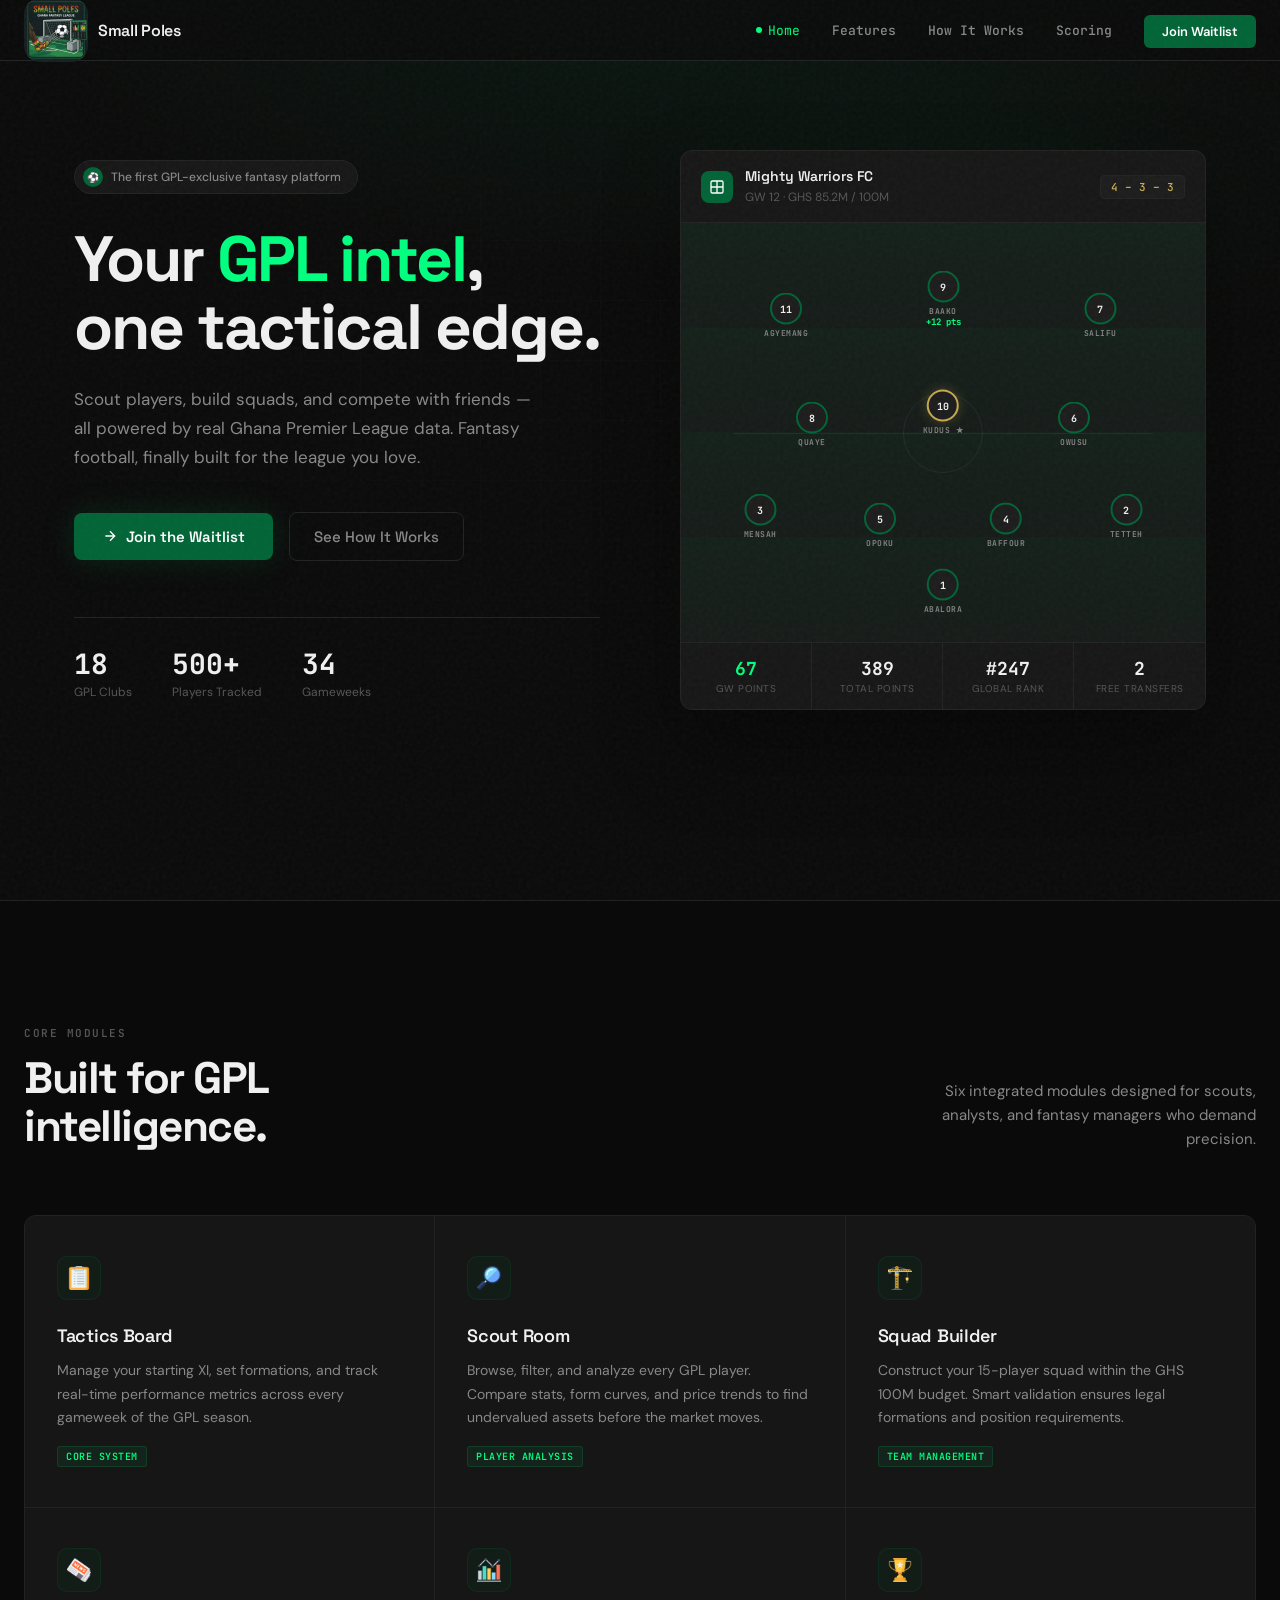
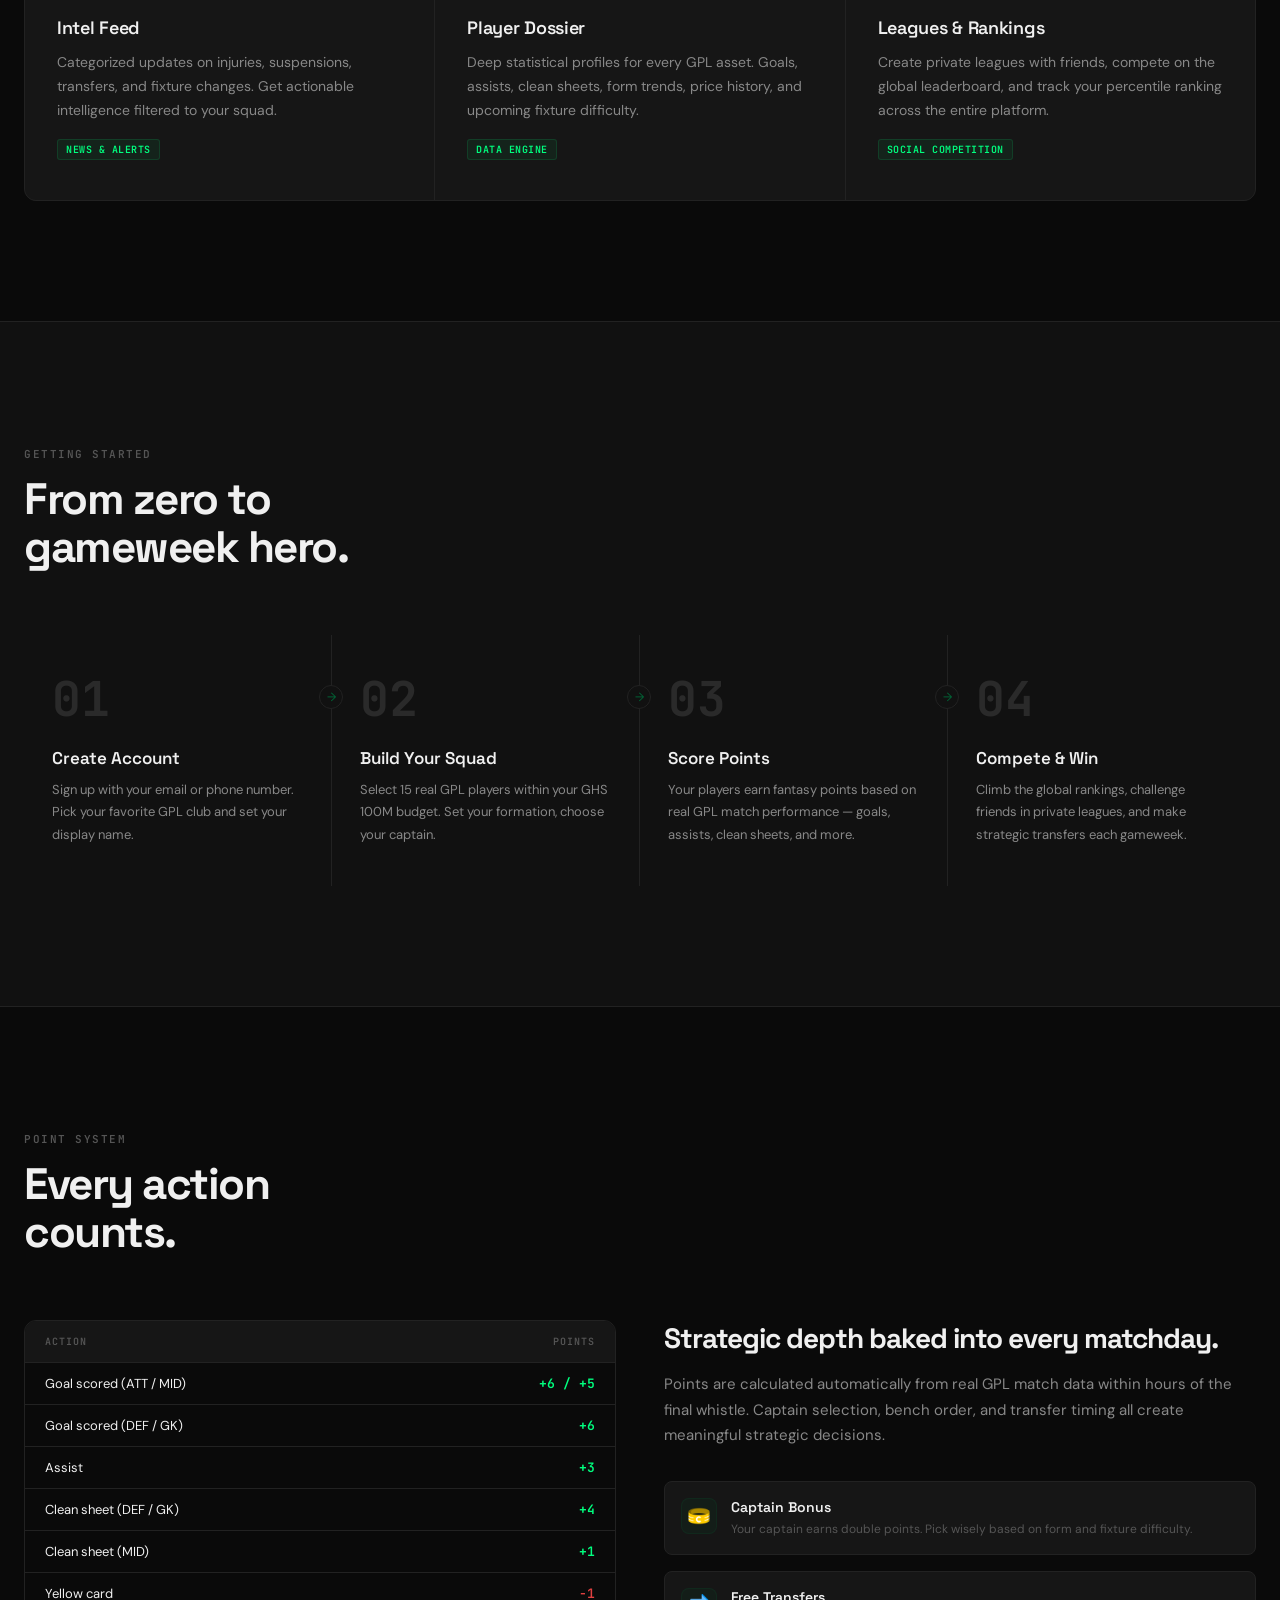
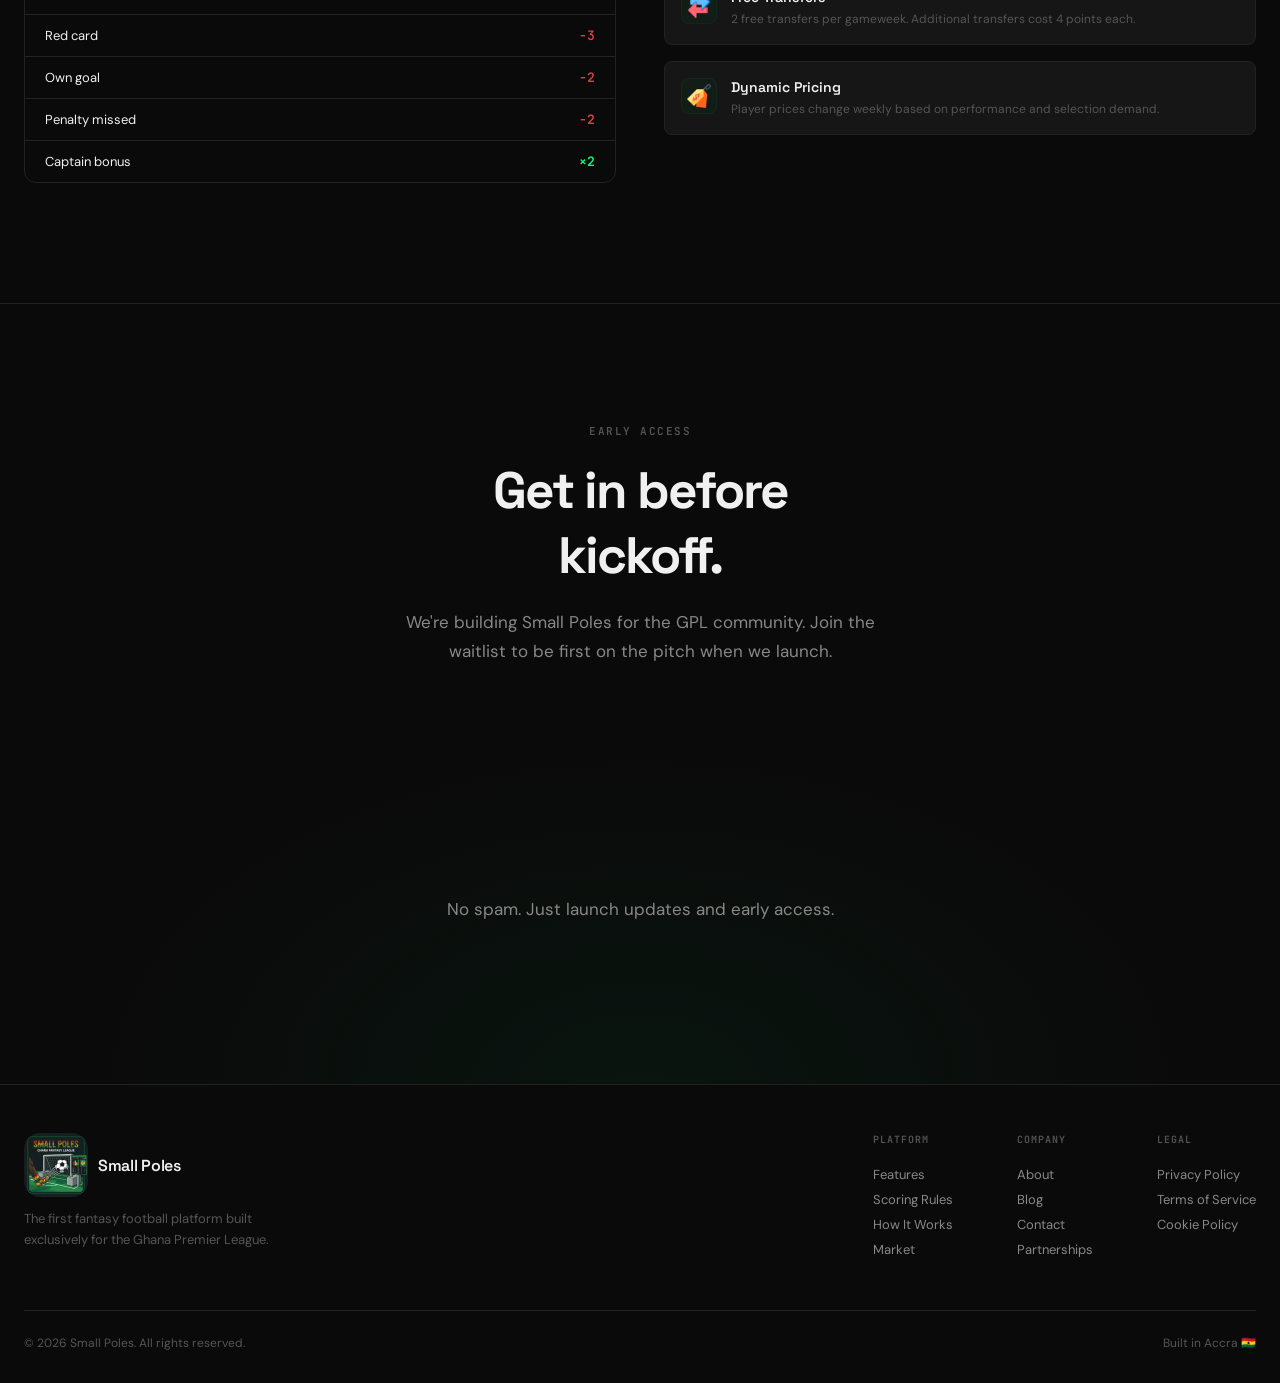
==== commit 70cb2f9c: "Add image assets for clipboard, bar chart, and exchange" ====
--- a/index.html
+++ b/index.html
@@ -1,1400 +1,633 @@
 <!DOCTYPE html>
 <html lang="en">
-<head>
-    <meta charset="UTF-8">
-    <meta name="viewport" content="width=device-width, initial-scale=1.0">
+  <head>
+    <meta charset="UTF-8" />
+    <meta name="viewport" content="width=device-width, initial-scale=1.0" />
     <title>Small Poles — GPL Fantasy Intelligence</title>
-    <meta name="description" content="The first fantasy football platform built exclusively for the Ghana Premier League. Scout. Build. Dominate.">
-    <link rel="preconnect" href="https://fonts.googleapis.com">
-    <link rel="preconnect" href="https://fonts.gstatic.com" crossorigin>
-    <link href="https://fonts.googleapis.com/css2?family=Space+Grotesk:wght@300;400;500;600;700&family=JetBrains+Mono:wght@400;500;600;700&family=DM+Sans:wght@300;400;500;600;700&display=swap" rel="stylesheet">
-    <style>
-        *, *::before, *::after { margin: 0; padding: 0; box-sizing: border-box; }
-
-        :root {
-            --pitch: #006436;
-            --pitch-light: #00803f;
-            --pitch-glow: #00ff7f;
-            --carbon: #0a0a0a;
-            --carbon-light: #111111;
-            --surface: #161616;
-            --surface-raised: #1c1c1c;
-            --border: #222222;
-            --border-light: #2a2a2a;
-            --text-primary: #f0f0f0;
-            --text-secondary: #888888;
-            --text-muted: #555555;
-            --accent-gold: #c8a84e;
-            --accent-red: #e04040;
-            --accent-blue: #3b82f6;
-            --font-display: 'Space Grotesk', sans-serif;
-            --font-body: 'DM Sans', sans-serif;
-            --font-mono: 'JetBrains Mono', monospace;
-        }
-
-        html { scroll-behavior: smooth; }
-
-        body {
-            font-family: var(--font-body);
-            background: var(--carbon);
-            color: var(--text-primary);
-            overflow-x: hidden;
-            -webkit-font-smoothing: antialiased;
-        }
-
-        /* ── Utility ── */
-        .container { max-width: 1280px; margin: 0 auto; padding: 0 24px; }
-        .mono { font-family: var(--font-mono); }
-        .label {
-            font-family: var(--font-mono);
-            font-size: 11px;
-            font-weight: 600;
-            letter-spacing: 1.5px;
-            text-transform: uppercase;
-            color: var(--text-muted);
-        }
-        .sr-only { position: absolute; width: 1px; height: 1px; padding: 0; margin: -1px; overflow: hidden; clip: rect(0,0,0,0); border: 0; }
-
-        /* ── Grain overlay ── */
-        body::after {
-            content: '';
-            position: fixed;
-            inset: 0;
-            background-image: url("data:image/svg+xml,%3Csvg viewBox='0 0 256 256' xmlns='http://www.w3.org/2000/svg'%3E%3Cfilter id='n'%3E%3CfeTurbulence type='fractalNoise' baseFrequency='0.9' numOctaves='4' stitchTiles='stitch'/%3E%3C/filter%3E%3Crect width='100%25' height='100%25' filter='url(%23n)' opacity='0.04'/%3E%3C/svg%3E");
-            pointer-events: none;
-            z-index: 9999;
-        }
-
-        /* ── Navigation ── */
-        nav {
-            position: fixed;
-            top: 0;
-            left: 0;
-            right: 0;
-            z-index: 100;
-            backdrop-filter: blur(20px);
-            -webkit-backdrop-filter: blur(20px);
-            background: rgba(10,10,10,0.8);
-            border-bottom: 1px solid var(--border);
-        }
-        nav .container {
-            display: flex;
-            align-items: center;
-            justify-content: space-between;
-            height: 60px;
-        }
-        .nav-logo {
-            display: flex;
-            align-items: center;
-            gap: 10px;
-            text-decoration: none;
-            color: var(--text-primary);
-        }
-        .nav-logo-mark {
-            width: 28px;
-            height: 28px;
-            background: var(--pitch);
-            border-radius: 6px;
-            display: flex;
-            align-items: center;
-            justify-content: center;
-            font-family: var(--font-mono);
-            font-weight: 700;
-            font-size: 13px;
-            color: white;
-        }
-        .nav-logo-text {
-            font-family: var(--font-display);
-            font-weight: 600;
-            font-size: 16px;
-            letter-spacing: -0.3px;
-        }
-        .nav-links {
-            display: flex;
-            align-items: center;
-            gap: 32px;
-            list-style: none;
-        }
-        .nav-links a {
-            font-size: 13px;
-            font-weight: 500;
-            color: var(--text-secondary);
-            text-decoration: none;
-            transition: color 0.2s;
-        }
-        .nav-links a:hover { color: var(--text-primary); }
-        .nav-cta {
-            background: var(--pitch) !important;
-            color: white !important;
-            padding: 8px 18px;
-            border-radius: 6px;
-            font-weight: 600 !important;
-            transition: background 0.2s !important;
-        }
-        .nav-cta:hover { background: var(--pitch-light) !important; }
-        .nav-status {
-            display: flex;
-            align-items: center;
-            gap: 6px;
-            font-family: var(--font-mono);
-            font-size: 11px;
-            color: var(--pitch-glow);
-        }
-        .nav-status-dot {
-            width: 6px;
-            height: 6px;
-            background: var(--pitch-glow);
-            border-radius: 50%;
-            animation: pulse 2s infinite;
-        }
-        @keyframes pulse {
-            0%, 100% { opacity: 1; }
-            50% { opacity: 0.4; }
-        }
-
-        .mobile-toggle {
-            display: none;
-            background: none;
-            border: 1px solid var(--border);
-            border-radius: 6px;
-            padding: 6px 10px;
-            cursor: pointer;
-            color: var(--text-primary);
-        }
-        .mobile-toggle span {
-            display: block;
-            width: 18px;
-            height: 2px;
-            background: var(--text-primary);
-            margin: 4px 0;
-            border-radius: 2px;
-            transition: all 0.3s;
-        }
-
-        /* ── Hero ── */
-        .hero {
-            min-height: 100vh;
-            display: flex;
-            align-items: center;
-            position: relative;
-            padding-top: 60px;
-            overflow: hidden;
-        }
-        .hero-bg {
-            position: absolute;
-            inset: 0;
-            background:
-                radial-gradient(ellipse 80% 50% at 50% 0%, rgba(0,100,54,0.15) 0%, transparent 60%),
-                radial-gradient(ellipse 60% 40% at 80% 20%, rgba(0,100,54,0.08) 0%, transparent 50%);
-        }
-        .hero-grid {
-            position: absolute;
-            inset: 0;
-            background-image:
-                linear-gradient(rgba(255,255,255,0.015) 1px, transparent 1px),
-                linear-gradient(90deg, rgba(255,255,255,0.015) 1px, transparent 1px);
-            background-size: 60px 60px;
-            mask-image: radial-gradient(ellipse 70% 60% at 50% 40%, black, transparent);
-        }
-        .hero .container {
-            position: relative;
-            z-index: 1;
-            display: grid;
-            grid-template-columns: 1fr 1fr;
-            gap: 80px;
-            align-items: center;
-        }
-        .hero-content { max-width: 580px; }
-        .hero-badge {
-            display: inline-flex;
-            align-items: center;
-            gap: 8px;
-            background: var(--surface);
-            border: 1px solid var(--border);
-            border-radius: 100px;
-            padding: 6px 16px 6px 8px;
-            margin-bottom: 32px;
-            font-size: 12px;
-            font-weight: 500;
-            color: var(--text-secondary);
-            animation: fadeUp 0.6s ease-out both;
-        }
-        .hero-badge-dot {
-            width: 20px;
-            height: 20px;
-            background: var(--pitch);
-            border-radius: 50%;
-            display: flex;
-            align-items: center;
-            justify-content: center;
-            font-size: 10px;
-        }
-        .hero h1 {
-            font-family: var(--font-display);
-            font-size: clamp(42px, 5vw, 64px);
-            font-weight: 700;
-            line-height: 1.05;
-            letter-spacing: -2px;
-            margin-bottom: 24px;
-            animation: fadeUp 0.6s 0.1s ease-out both;
-        }
-        .hero h1 .accent { color: var(--pitch-glow); }
-        .hero-sub {
-            font-size: 17px;
-            line-height: 1.7;
-            color: var(--text-secondary);
-            max-width: 460px;
-            margin-bottom: 40px;
-            animation: fadeUp 0.6s 0.2s ease-out both;
-        }
-        .hero-actions {
-            display: flex;
-            align-items: center;
-            gap: 16px;
-            animation: fadeUp 0.6s 0.3s ease-out both;
-        }
-        .btn-primary {
-            display: inline-flex;
-            align-items: center;
-            gap: 8px;
-            background: var(--pitch);
-            color: white;
-            padding: 14px 28px;
-            border-radius: 8px;
-            font-family: var(--font-display);
-            font-weight: 600;
-            font-size: 15px;
-            text-decoration: none;
-            border: none;
-            cursor: pointer;
-            transition: all 0.2s;
-            box-shadow: 0 0 30px rgba(0,100,54,0.3);
-        }
-        .btn-primary:hover {
-            background: var(--pitch-light);
-            box-shadow: 0 0 40px rgba(0,100,54,0.4);
-            transform: translateY(-1px);
-        }
-        .btn-ghost {
-            display: inline-flex;
-            align-items: center;
-            gap: 8px;
-            background: transparent;
-            color: var(--text-secondary);
-            padding: 14px 24px;
-            border-radius: 8px;
-            font-family: var(--font-display);
-            font-weight: 500;
-            font-size: 15px;
-            text-decoration: none;
-            border: 1px solid var(--border);
-            transition: all 0.2s;
-        }
-        .btn-ghost:hover {
-            border-color: var(--text-muted);
-            color: var(--text-primary);
-        }
-        .hero-stats {
-            display: flex;
-            gap: 40px;
-            margin-top: 56px;
-            padding-top: 32px;
-            border-top: 1px solid var(--border);
-            animation: fadeUp 0.6s 0.4s ease-out both;
-        }
-        .hero-stat-value {
-            font-family: var(--font-mono);
-            font-size: 28px;
-            font-weight: 700;
-            color: var(--text-primary);
-            line-height: 1;
-        }
-        .hero-stat-label {
-            font-size: 12px;
-            color: var(--text-muted);
-            margin-top: 6px;
-        }
-
-        /* ── Hero Visual (Tactics Card) ── */
-        .hero-visual {
-            position: relative;
-            animation: fadeUp 0.8s 0.2s ease-out both;
-        }
-        .tactics-card {
-            background: var(--surface);
-            border: 1px solid var(--border);
-            border-radius: 12px;
-            overflow: hidden;
-            box-shadow: 0 40px 80px rgba(0,0,0,0.4);
-        }
-        .tactics-header {
-            display: flex;
-            align-items: center;
-            justify-content: space-between;
-            padding: 16px 20px;
-            border-bottom: 1px solid var(--border);
-        }
-        .tactics-header-left {
-            display: flex;
-            align-items: center;
-            gap: 12px;
-        }
-        .tactics-header-icon {
-            width: 32px;
-            height: 32px;
-            background: var(--pitch);
-            border-radius: 8px;
-            display: flex;
-            align-items: center;
-            justify-content: center;
-        }
-        .tactics-header h3 {
-            font-family: var(--font-display);
-            font-size: 14px;
-            font-weight: 600;
-        }
-        .tactics-header span {
-            font-size: 11px;
-            color: var(--text-muted);
-        }
-        .tactics-formation-badge {
-            font-family: var(--font-mono);
-            font-size: 11px;
-            font-weight: 600;
-            background: var(--surface-raised);
-            border: 1px solid var(--border);
-            padding: 4px 10px;
-            border-radius: 4px;
-            color: var(--accent-gold);
-        }
-        .tactics-pitch {
-            position: relative;
-            width: 100%;
-            aspect-ratio: 4/3.2;
-            background:
-                linear-gradient(180deg,
-                    rgba(0,100,54,0.12) 0%,
-                    rgba(0,100,54,0.06) 25%,
-                    rgba(0,100,54,0.12) 25%,
-                    rgba(0,100,54,0.06) 50%,
-                    rgba(0,100,54,0.12) 50%,
-                    rgba(0,100,54,0.06) 75%,
-                    rgba(0,100,54,0.12) 75%,
-                    rgba(0,100,54,0.06) 100%
-                );
-            border-bottom: 1px solid var(--border);
-        }
-        .pitch-line {
-            position: absolute;
-            background: rgba(255,255,255,0.06);
-        }
-        .pitch-line.horizontal {
-            height: 1px;
-            left: 10%;
-            right: 10%;
-        }
-        .pitch-line.center { top: 50%; }
-        .pitch-circle {
-            position: absolute;
-            width: 80px;
-            height: 80px;
-            border: 1px solid rgba(255,255,255,0.06);
-            border-radius: 50%;
-            top: 50%;
-            left: 50%;
-            transform: translate(-50%, -50%);
-        }
-
-        .player-dot {
-            position: absolute;
-            transform: translate(-50%, -50%);
-            text-align: center;
-            animation: playerFadeIn 0.4s ease-out both;
-        }
-        .player-dot-circle {
-            width: 32px;
-            height: 32px;
-            border-radius: 50%;
-            background: var(--surface-raised);
-            border: 2px solid var(--pitch);
-            display: flex;
-            align-items: center;
-            justify-content: center;
-            font-family: var(--font-mono);
-            font-size: 10px;
-            font-weight: 700;
-            color: var(--text-primary);
-            margin: 0 auto;
-            transition: all 0.3s;
-        }
-        .player-dot.captain .player-dot-circle {
-            border-color: var(--accent-gold);
-            box-shadow: 0 0 12px rgba(200,168,78,0.3);
-        }
-        .player-dot-name {
-            font-family: var(--font-mono);
-            font-size: 8px;
-            font-weight: 600;
-            color: var(--text-secondary);
-            margin-top: 3px;
-            white-space: nowrap;
-            text-transform: uppercase;
-            letter-spacing: 0.5px;
-        }
-        .player-dot-pts {
-            font-family: var(--font-mono);
-            font-size: 9px;
-            font-weight: 700;
-            color: var(--pitch-glow);
-        }
-        @keyframes playerFadeIn {
-            from { opacity: 0; transform: translate(-50%, -50%) scale(0.8); }
-            to { opacity: 1; transform: translate(-50%, -50%) scale(1); }
-        }
-
-        .tactics-footer {
-            display: grid;
-            grid-template-columns: repeat(4, 1fr);
-            gap: 0;
-        }
-        .tactics-stat {
-            padding: 14px 16px;
-            border-right: 1px solid var(--border);
-            text-align: center;
-        }
-        .tactics-stat:last-child { border-right: none; }
-        .tactics-stat-value {
-            font-family: var(--font-mono);
-            font-size: 18px;
-            font-weight: 700;
-            color: var(--text-primary);
-        }
-        .tactics-stat-value.green { color: var(--pitch-glow); }
-        .tactics-stat-label {
-            font-size: 10px;
-            color: var(--text-muted);
-            margin-top: 2px;
-            text-transform: uppercase;
-            letter-spacing: 0.5px;
-        }
-
-        /* ── Section shared ── */
-        section { padding: 120px 0; }
-        .section-header {
-            display: flex;
-            align-items: flex-end;
-            justify-content: space-between;
-            margin-bottom: 64px;
-        }
-        .section-header h2 {
-            font-family: var(--font-display);
-            font-size: clamp(32px, 3.5vw, 44px);
-            font-weight: 700;
-            letter-spacing: -1.5px;
-            line-height: 1.1;
-        }
-        .section-header p {
-            font-size: 15px;
-            color: var(--text-secondary);
-            max-width: 360px;
-            text-align: right;
-            line-height: 1.6;
-        }
-
-        /* ── Features ── */
-        .features { border-top: 1px solid var(--border); }
-        .features-grid {
-            display: grid;
-            grid-template-columns: repeat(3, 1fr);
-            gap: 1px;
-            background: var(--border);
-            border: 1px solid var(--border);
-            border-radius: 12px;
-            overflow: hidden;
-        }
-        .feature-card {
-            background: var(--surface);
-            padding: 40px 32px;
-            transition: background 0.3s;
-            position: relative;
-        }
-        .feature-card:hover { background: var(--surface-raised); }
-        .feature-card::before {
-            content: '';
-            position: absolute;
-            top: 0;
-            left: 0;
-            right: 0;
-            height: 2px;
-            background: var(--pitch);
-            transform: scaleX(0);
-            transition: transform 0.3s;
-        }
-        .feature-card:hover::before { transform: scaleX(1); }
-        .feature-icon {
-            width: 44px;
-            height: 44px;
-            background: rgba(0,100,54,0.1);
-            border: 1px solid rgba(0,100,54,0.2);
-            border-radius: 10px;
-            display: flex;
-            align-items: center;
-            justify-content: center;
-            margin-bottom: 24px;
-            font-size: 20px;
-        }
-        .feature-card h3 {
-            font-family: var(--font-display);
-            font-size: 18px;
-            font-weight: 600;
-            margin-bottom: 12px;
-            letter-spacing: -0.3px;
-        }
-        .feature-card p {
-            font-size: 14px;
-            line-height: 1.7;
-            color: var(--text-secondary);
-        }
-        .feature-tag {
-            display: inline-block;
-            font-family: var(--font-mono);
-            font-size: 10px;
-            font-weight: 600;
-            color: var(--pitch-glow);
-            background: rgba(0,255,127,0.06);
-            border: 1px solid rgba(0,255,127,0.12);
-            padding: 3px 8px;
-            border-radius: 3px;
-            margin-top: 16px;
-            text-transform: uppercase;
-            letter-spacing: 0.5px;
-        }
-
-        /* ── How it works ── */
-        .how-it-works { border-top: 1px solid var(--border); background: var(--carbon-light); }
-        .steps-grid {
-            display: grid;
-            grid-template-columns: repeat(4, 1fr);
-            gap: 0;
-            counter-reset: step;
-        }
-        .step {
-            padding: 40px 28px;
-            border-right: 1px solid var(--border);
-            counter-increment: step;
-            position: relative;
-        }
-        .step:last-child { border-right: none; }
-        .step-number {
-            font-family: var(--font-mono);
-            font-size: 48px;
-            font-weight: 700;
-            color: var(--border-light);
-            line-height: 1;
-            margin-bottom: 24px;
-        }
-        .step h3 {
-            font-family: var(--font-display);
-            font-size: 17px;
-            font-weight: 600;
-            margin-bottom: 10px;
-        }
-        .step p {
-            font-size: 13px;
-            line-height: 1.7;
-            color: var(--text-secondary);
-        }
-        .step-connector {
-            position: absolute;
-            right: -12px;
-            top: 50px;
-            width: 24px;
-            height: 24px;
-            background: var(--carbon-light);
-            border: 1px solid var(--border);
-            border-radius: 50%;
-            display: flex;
-            align-items: center;
-            justify-content: center;
-            z-index: 2;
-            color: var(--pitch);
-            font-size: 12px;
-        }
-
-        /* ── Scoring Preview ── */
-        .scoring { border-top: 1px solid var(--border); }
-        .scoring-layout {
-            display: grid;
-            grid-template-columns: 1fr 1fr;
-            gap: 48px;
-            align-items: start;
-        }
-        .scoring-table {
-            border: 1px solid var(--border);
-            border-radius: 12px;
-            overflow: hidden;
-        }
-        .scoring-table-header {
-            display: grid;
-            grid-template-columns: 2fr 1fr;
-            padding: 14px 20px;
-            background: var(--surface);
-            border-bottom: 1px solid var(--border);
-            font-family: var(--font-mono);
-            font-size: 10px;
-            font-weight: 600;
-            color: var(--text-muted);
-            text-transform: uppercase;
-            letter-spacing: 1px;
-        }
-        .scoring-row {
-            display: grid;
-            grid-template-columns: 2fr 1fr;
-            padding: 12px 20px;
-            border-bottom: 1px solid var(--border);
-            font-size: 13px;
-            transition: background 0.2s;
-        }
-        .scoring-row:last-child { border-bottom: none; }
-        .scoring-row:hover { background: var(--surface); }
-        .scoring-row .points {
-            font-family: var(--font-mono);
-            font-weight: 600;
-        }
-        .scoring-row .points.positive { color: var(--pitch-glow); }
-        .scoring-row .points.negative { color: var(--accent-red); }
-
-        .scoring-info h3 {
-            font-family: var(--font-display);
-            font-size: 28px;
-            font-weight: 700;
-            letter-spacing: -1px;
-            margin-bottom: 16px;
-        }
-        .scoring-info p {
-            font-size: 15px;
-            line-height: 1.7;
-            color: var(--text-secondary);
-            margin-bottom: 32px;
-        }
-        .scoring-highlights {
-            display: flex;
-            flex-direction: column;
-            gap: 16px;
-        }
-        .scoring-highlight {
-            display: flex;
-            align-items: flex-start;
-            gap: 14px;
-            padding: 16px;
-            background: var(--surface);
-            border: 1px solid var(--border);
-            border-radius: 8px;
-        }
-        .scoring-highlight-icon {
-            width: 36px;
-            height: 36px;
-            border-radius: 8px;
-            background: rgba(0,100,54,0.1);
-            border: 1px solid rgba(0,100,54,0.15);
-            display: flex;
-            align-items: center;
-            justify-content: center;
-            flex-shrink: 0;
-            font-size: 16px;
-        }
-        .scoring-highlight h4 {
-            font-family: var(--font-display);
-            font-size: 14px;
-            font-weight: 600;
-            margin-bottom: 4px;
-        }
-        .scoring-highlight p {
-            font-size: 12px;
-            line-height: 1.5;
-            color: var(--text-muted);
-            margin-bottom: 0;
-        }
-
-        /* ── Market opportunity ── */
-        .market { border-top: 1px solid var(--border); background: var(--carbon-light); }
-        .market-grid {
-            display: grid;
-            grid-template-columns: repeat(3, 1fr);
-            gap: 24px;
-        }
-        .market-card {
-            background: var(--surface);
-            border: 1px solid var(--border);
-            border-radius: 12px;
-            padding: 36px 28px;
-            position: relative;
-            overflow: hidden;
-        }
-        .market-card::after {
-            content: '';
-            position: absolute;
-            bottom: 0;
-            left: 0;
-            right: 0;
-            height: 80px;
-            background: linear-gradient(transparent, rgba(0,100,54,0.04));
-            pointer-events: none;
-        }
-        .market-card .label { margin-bottom: 20px; display: block; }
-        .market-card h3 {
-            font-family: var(--font-display);
-            font-size: 20px;
-            font-weight: 600;
-            margin-bottom: 16px;
-            letter-spacing: -0.3px;
-        }
-        .market-stat-large {
-            font-family: var(--font-mono);
-            font-size: 40px;
-            font-weight: 700;
-            color: var(--pitch-glow);
-            margin-bottom: 8px;
-        }
-        .market-card ul {
-            list-style: none;
-            padding: 0;
-        }
-        .market-card li {
-            font-size: 13px;
-            line-height: 1.6;
-            color: var(--text-secondary);
-            padding: 6px 0;
-            border-bottom: 1px solid var(--border);
-            display: flex;
-            align-items: center;
-            gap: 8px;
-        }
-        .market-card li:last-child { border-bottom: none; }
-        .market-card li::before {
-            content: '';
-            width: 4px;
-            height: 4px;
-            background: var(--pitch);
-            border-radius: 50%;
-            flex-shrink: 0;
-        }
-
-        /* ── CTA Section ── */
-        .cta-section {
-            border-top: 1px solid var(--border);
-            text-align: center;
-            position: relative;
-            overflow: hidden;
-        }
-        .cta-bg {
-            position: absolute;
-            inset: 0;
-            background: radial-gradient(ellipse 60% 60% at 50% 100%, rgba(0,100,54,0.12) 0%, transparent 70%);
-        }
-        .cta-section .container { position: relative; z-index: 1; }
-        .cta-section h2 {
-            font-family: var(--font-display);
-            font-size: clamp(36px, 4vw, 52px);
-            font-weight: 700;
-            letter-spacing: -2px;
-            margin-bottom: 20px;
-        }
-        .cta-section p {
-            font-size: 17px;
-            color: var(--text-secondary);
-            max-width: 500px;
-            margin: 0 auto 40px;
-            line-height: 1.7;
-        }
-        .cta-form {
-            display: flex;
-            align-items: center;
-            gap: 12px;
-            max-width: 440px;
-            margin: 0 auto 20px;
-        }
-        .cta-input {
-            flex: 1;
-            background: var(--surface);
-            border: 1px solid var(--border);
-            border-radius: 8px;
-            padding: 14px 18px;
-            font-family: var(--font-body);
-            font-size: 14px;
-            color: var(--text-primary);
-            outline: none;
-            transition: border-color 0.2s;
-        }
-        .cta-input::placeholder { color: var(--text-muted); }
-        .cta-input:focus { border-color: var(--pitch); }
-        .cta-note {
-            font-size: 12px;
-            color: var(--text-muted);
-        }
-
-        /* ── Footer ── */
-        footer {
-            border-top: 1px solid var(--border);
-            padding: 48px 0 32px;
-        }
-        .footer-top {
-            display: flex;
-            align-items: flex-start;
-            justify-content: space-between;
-            margin-bottom: 48px;
-        }
-        .footer-brand p {
-            font-size: 13px;
-            color: var(--text-muted);
-            margin-top: 12px;
-            max-width: 280px;
-            line-height: 1.6;
-        }
-        .footer-links-group h4 {
-            font-family: var(--font-mono);
-            font-size: 10px;
-            font-weight: 600;
-            color: var(--text-muted);
-            text-transform: uppercase;
-            letter-spacing: 1px;
-            margin-bottom: 16px;
-        }
-        .footer-links-group a {
-            display: block;
-            font-size: 13px;
-            color: var(--text-secondary);
-            text-decoration: none;
-            padding: 4px 0;
-            transition: color 0.2s;
-        }
-        .footer-links-group a:hover { color: var(--text-primary); }
-        .footer-bottom {
-            display: flex;
-            align-items: center;
-            justify-content: space-between;
-            padding-top: 24px;
-            border-top: 1px solid var(--border);
-            font-size: 12px;
-            color: var(--text-muted);
-        }
-        .footer-bottom a {
-            color: var(--text-muted);
-            text-decoration: none;
-        }
-        .footer-bottom a:hover { color: var(--text-secondary); }
-
-        /* ── Animations ── */
-        @keyframes fadeUp {
-            from { opacity: 0; transform: translateY(24px); }
-            to { opacity: 1; transform: translateY(0); }
-        }
-        .reveal {
-            opacity: 0;
-            transform: translateY(30px);
-            transition: opacity 0.7s ease-out, transform 0.7s ease-out;
-        }
-        .reveal.visible {
-            opacity: 1;
-            transform: translateY(0);
-        }
-
-        /* ── Responsive ── */
-        @media (max-width: 1024px) {
-            .hero .container { grid-template-columns: 1fr; gap: 48px; }
-            .hero-visual { max-width: 560px; }
-            .features-grid { grid-template-columns: repeat(2, 1fr); }
-            .steps-grid { grid-template-columns: repeat(2, 1fr); }
-            .step:nth-child(2) { border-right: none; }
-            .step-connector:nth-child(2) { display: none; }
-            .scoring-layout { grid-template-columns: 1fr; }
-            .market-grid { grid-template-columns: 1fr; }
-            .section-header { flex-direction: column; align-items: flex-start; gap: 16px; }
-            .section-header p { text-align: left; }
-        }
-        @media (max-width: 768px) {
-            .nav-links { display: none; }
-            .mobile-toggle { display: block; }
-            .nav-links.open {
-                display: flex;
-                flex-direction: column;
-                position: absolute;
-                top: 60px;
-                left: 0;
-                right: 0;
-                background: var(--carbon);
-                border-bottom: 1px solid var(--border);
-                padding: 20px 24px;
-                gap: 16px;
-            }
-            .features-grid { grid-template-columns: 1fr; }
-            .steps-grid { grid-template-columns: 1fr; }
-            .step { border-right: none; border-bottom: 1px solid var(--border); }
-            .step:last-child { border-bottom: none; }
-            .step-connector { display: none; }
-            .hero-stats { flex-wrap: wrap; gap: 24px; }
-            .hero-actions { flex-direction: column; align-items: stretch; }
-            .btn-primary, .btn-ghost { justify-content: center; }
-            .cta-form { flex-direction: column; }
-            .footer-top { flex-direction: column; gap: 36px; }
-            .footer-bottom { flex-direction: column; gap: 12px; text-align: center; }
-            .tactics-footer { grid-template-columns: repeat(2, 1fr); }
-            .tactics-stat:nth-child(2) { border-right: none; }
-        }
-    </style>
-</head>
-<body>
-
-<!-- Navigation -->
-<nav>
-    <div class="container">
+    <meta
+      name="description"
+      content="The first fantasy football platform built exclusively for the Ghana Premier League. Scout. Build. Dominate."
+    />
+    <link rel="icon" href="/assets/smallpolescutout.ico" />
+    <link rel="preconnect" href="https://fonts.googleapis.com" />
+    <link rel="preconnect" href="https://fonts.gstatic.com" crossorigin />
+    <link
+      href="https://fonts.googleapis.com/css2?family=Space+Grotesk:wght@300;400;500;600;700&family=JetBrains+Mono:wght@400;500;600;700&family=DM+Sans:wght@300;400;500;600;700&display=swap"
+      rel="stylesheet"
+    />
+    <link rel="stylesheet" href="styles.css" />
+  </head>
+  <body>
+    <!-- Navigation -->
+    <nav>
+      <div class="container">
         <a href="#" class="nav-logo">
-            <div class="nav-logo-mark">SP</div>
-            <span class="nav-logo-text">Small Poles</span>
+          <div class="nav-logo-mark">
+            <img
+              src="assets/smallpolesappicon.png"
+              alt="Small Poles Logo"
+              style="width: 64px; height: 64px; border-radius: 16px"
+            />
+          </div>
+          <span class="nav-logo-text">Small Poles</span>
         </a>
         <ul class="nav-links" id="navLinks">
-            <li><span class="nav-status"><span class="nav-status-dot"></span> Building MVP</span></li>
-            <li><a href="features.html">Features</a></li>
-            <li><a href="how-it-works.html">How It Works</a></li>
-            <li><a href="scoring.html">Scoring</a></li>
-            <li><a href="market.html">Market</a></li>
-            <li><a href="#waitlist" class="nav-cta">Join Waitlist</a></li>
+          <li>
+            <span class="nav-status"
+              ><span class="nav-status-dot"></span>Home</span
+            >
+          </li>
+          <li class="nav-list"><a href="features.html">Features</a></li>
+          <li class="nav-list"><a href="how-it-works.html">How It Works</a></li>
+          <li class="nav-list"><a href="scoring.html">Scoring</a></li>
+          <li><a href="#waitlist" class="nav-cta">Join Waitlist</a></li>
         </ul>
-        <button class="mobile-toggle" onclick="document.getElementById('navLinks').classList.toggle('open')" aria-label="Toggle menu">
-            <span></span><span></span><span></span>
+        <button
+          class="mobile-toggle"
+          onclick="document.getElementById('navLinks').classList.toggle('open')"
+          aria-label="Toggle menu"
+        >
+          <span></span><span></span><span></span>
         </button>
-    </div>
-</nav>
-
-<!-- Hero -->
-<section class="hero">
-    <div class="hero-bg"></div>
-    <div class="hero-grid"></div>
-    <div class="container">
+      </div>
+    </nav>
+
+    <!-- Hero -->
+    <section class="hero">
+      <div class="hero-bg"></div>
+      <div class="hero-grid"></div>
+      <div class="container">
         <div class="hero-content">
-            <div class="hero-badge">
-                <span class="hero-badge-dot">⚽</span>
-                The first GPL-exclusive fantasy platform
-            </div>
-            <h1>Your <span class="accent">GPL intel</span>,<br>one tactical edge.</h1>
-            <p class="hero-sub">Scout players, build squads, and compete with friends — all powered by real Ghana Premier League data. Fantasy football, finally built for the league you love.</p>
-            <div class="hero-actions">
-                <a href="#waitlist" class="btn-primary">
-                    <svg width="16" height="16" viewBox="0 0 24 24" fill="none" stroke="currentColor" stroke-width="2"><path d="M5 12h14M12 5l7 7-7 7"/></svg>
-                    Join the Waitlist
-                </a>
-                <a href="#features" class="btn-ghost">See How It Works</a>
-            </div>
-            <div class="hero-stats">
-                <div>
-                    <div class="hero-stat-value">18</div>
-                    <div class="hero-stat-label">GPL Clubs</div>
-                </div>
-                <div>
-                    <div class="hero-stat-value">500+</div>
-                    <div class="hero-stat-label">Players Tracked</div>
-                </div>
-                <div>
-                    <div class="hero-stat-value">34</div>
-                    <div class="hero-stat-label">Gameweeks</div>
-                </div>
-            </div>
+          <div class="hero-badge">
+            <span class="hero-badge-dot">⚽</span>
+            The first GPL-exclusive fantasy platform
+          </div>
+          <h1>
+            Your <span class="accent">GPL intel</span>,<br />one tactical edge.
+          </h1>
+          <p class="hero-sub">
+            Scout players, build squads, and compete with friends — all powered
+            by real Ghana Premier League data. Fantasy football, finally built
+            for the league you love.
+          </p>
+          <div class="hero-actions">
+            <a href="#waitlist" class="btn-primary">
+              <svg
+                width="16"
+                height="16"
+                viewBox="0 0 24 24"
+                fill="none"
+                stroke="currentColor"
+                stroke-width="2"
+              >
+                <path d="M5 12h14M12 5l7 7-7 7" />
+              </svg>
+              Join the Waitlist
+            </a>
+            <a href="#features" class="btn-ghost">See How It Works</a>
+          </div>
+          <div class="hero-stats">
+            <div>
+              <div class="hero-stat-value">18</div>
+              <div class="hero-stat-label">GPL Clubs</div>
+            </div>
+            <div>
+              <div class="hero-stat-value">500+</div>
+              <div class="hero-stat-label">Players Tracked</div>
+            </div>
+            <div>
+              <div class="hero-stat-value">34</div>
+              <div class="hero-stat-label">Gameweeks</div>
+            </div>
+          </div>
         </div>
 
         <!-- Tactics board visual -->
         <div class="hero-visual">
-            <div class="tactics-card">
-                <div class="tactics-header">
-                    <div class="tactics-header-left">
-                        <div class="tactics-header-icon">
-                            <svg width="16" height="16" viewBox="0 0 24 24" fill="none" stroke="white" stroke-width="2"><rect x="3" y="3" width="18" height="18" rx="2"/><line x1="3" y1="12" x2="21" y2="12"/><line x1="12" y1="3" x2="12" y2="21"/></svg>
-                        </div>
-                        <div>
-                            <h3>Mighty Warriors FC</h3>
-                            <span style="color: var(--text-muted); font-size: 12px;">GW 12 · GHS 85.2M / 100M</span>
-                        </div>
-                    </div>
-                    <div class="tactics-formation-badge">4 – 3 – 3</div>
-                </div>
-                <div class="tactics-pitch">
-                    <div class="pitch-line horizontal center"></div>
-                    <div class="pitch-circle"></div>
-
-                    <!-- GK -->
-                    <div class="player-dot" style="left:50%;top:88%;animation-delay:0.1s">
-                        <div class="player-dot-circle">1</div>
-                        <div class="player-dot-name">Abalora</div>
-                    </div>
-                    <!-- DEF -->
-                    <div class="player-dot" style="left:15%;top:70%;animation-delay:0.15s">
-                        <div class="player-dot-circle">3</div>
-                        <div class="player-dot-name">Mensah</div>
-                    </div>
-                    <div class="player-dot" style="left:38%;top:72%;animation-delay:0.2s">
-                        <div class="player-dot-circle">5</div>
-                        <div class="player-dot-name">Opoku</div>
-                    </div>
-                    <div class="player-dot" style="left:62%;top:72%;animation-delay:0.25s">
-                        <div class="player-dot-circle">4</div>
-                        <div class="player-dot-name">Baffour</div>
-                    </div>
-                    <div class="player-dot" style="left:85%;top:70%;animation-delay:0.3s">
-                        <div class="player-dot-circle">2</div>
-                        <div class="player-dot-name">Tetteh</div>
-                    </div>
-                    <!-- MID -->
-                    <div class="player-dot" style="left:25%;top:48%;animation-delay:0.35s">
-                        <div class="player-dot-circle">8</div>
-                        <div class="player-dot-name">Quaye</div>
-                    </div>
-                    <div class="player-dot captain" style="left:50%;top:45%;animation-delay:0.4s">
-                        <div class="player-dot-circle">10</div>
-                        <div class="player-dot-name">Kudus ★</div>
-                    </div>
-                    <div class="player-dot" style="left:75%;top:48%;animation-delay:0.45s">
-                        <div class="player-dot-circle">6</div>
-                        <div class="player-dot-name">Owusu</div>
-                    </div>
-                    <!-- ATT -->
-                    <div class="player-dot" style="left:20%;top:22%;animation-delay:0.5s">
-                        <div class="player-dot-circle">11</div>
-                        <div class="player-dot-name">Agyemang</div>
-                    </div>
-                    <div class="player-dot" style="left:50%;top:18%;animation-delay:0.55s">
-                        <div class="player-dot-circle">9</div>
-                        <div class="player-dot-name">Baako</div>
-                        <div class="player-dot-pts">+12 pts</div>
-                    </div>
-                    <div class="player-dot" style="left:80%;top:22%;animation-delay:0.6s">
-                        <div class="player-dot-circle">7</div>
-                        <div class="player-dot-name">Salifu</div>
-                    </div>
-                </div>
-                <div class="tactics-footer">
-                    <div class="tactics-stat">
-                        <div class="tactics-stat-value green">67</div>
-                        <div class="tactics-stat-label">GW Points</div>
-                    </div>
-                    <div class="tactics-stat">
-                        <div class="tactics-stat-value">389</div>
-                        <div class="tactics-stat-label">Total Points</div>
-                    </div>
-                    <div class="tactics-stat">
-                        <div class="tactics-stat-value">#247</div>
-                        <div class="tactics-stat-label">Global Rank</div>
-                    </div>
-                    <div class="tactics-stat">
-                        <div class="tactics-stat-value">2</div>
-                        <div class="tactics-stat-label">Free Transfers</div>
-                    </div>
-                </div>
-            </div>
-        </div>
-    </div>
-</section>
-
-<!-- Features -->
-<section class="features" id="features">
-    <div class="container">
+          <div class="tactics-card">
+            <div class="tactics-header">
+              <div class="tactics-header-left">
+                <div class="tactics-header-icon">
+                  <svg
+                    width="16"
+                    height="16"
+                    viewBox="0 0 24 24"
+                    fill="none"
+                    stroke="white"
+                    stroke-width="2"
+                  >
+                    <rect x="3" y="3" width="18" height="18" rx="2" />
+                    <line x1="3" y1="12" x2="21" y2="12" />
+                    <line x1="12" y1="3" x2="12" y2="21" />
+                  </svg>
+                </div>
+                <div>
+                  <h3>Mighty Warriors FC</h3>
+                  <span style="color: var(--text-muted); font-size: 12px"
+                    >GW 12 · GHS 85.2M / 100M</span
+                  >
+                </div>
+              </div>
+              <div class="tactics-formation-badge">4 – 3 – 3</div>
+            </div>
+            <div class="tactics-pitch">
+              <div class="pitch-line horizontal center"></div>
+              <div class="pitch-circle"></div>
+
+              <!-- GK -->
+              <div
+                class="player-dot"
+                style="left: 50%; top: 88%; animation-delay: 0.1s"
+              >
+                <div class="player-dot-circle">1</div>
+                <div class="player-dot-name">Abalora</div>
+              </div>
+              <!-- DEF -->
+              <div
+                class="player-dot"
+                style="left: 15%; top: 70%; animation-delay: 0.15s"
+              >
+                <div class="player-dot-circle">3</div>
+                <div class="player-dot-name">Mensah</div>
+              </div>
+              <div
+                class="player-dot"
+                style="left: 38%; top: 72%; animation-delay: 0.2s"
+              >
+                <div class="player-dot-circle">5</div>
+                <div class="player-dot-name">Opoku</div>
+              </div>
+              <div
+                class="player-dot"
+                style="left: 62%; top: 72%; animation-delay: 0.25s"
+              >
+                <div class="player-dot-circle">4</div>
+                <div class="player-dot-name">Baffour</div>
+              </div>
+              <div
+                class="player-dot"
+                style="left: 85%; top: 70%; animation-delay: 0.3s"
+              >
+                <div class="player-dot-circle">2</div>
+                <div class="player-dot-name">Tetteh</div>
+              </div>
+              <!-- MID -->
+              <div
+                class="player-dot"
+                style="left: 25%; top: 48%; animation-delay: 0.35s"
+              >
+                <div class="player-dot-circle">8</div>
+                <div class="player-dot-name">Quaye</div>
+              </div>
+              <div
+                class="player-dot captain"
+                style="left: 50%; top: 45%; animation-delay: 0.4s"
+              >
+                <div class="player-dot-circle">10</div>
+                <div class="player-dot-name">Kudus ★</div>
+              </div>
+              <div
+                class="player-dot"
+                style="left: 75%; top: 48%; animation-delay: 0.45s"
+              >
+                <div class="player-dot-circle">6</div>
+                <div class="player-dot-name">Owusu</div>
+              </div>
+              <!-- ATT -->
+              <div
+                class="player-dot"
+                style="left: 20%; top: 22%; animation-delay: 0.5s"
+              >
+                <div class="player-dot-circle">11</div>
+                <div class="player-dot-name">Agyemang</div>
+              </div>
+              <div
+                class="player-dot"
+                style="left: 50%; top: 18%; animation-delay: 0.55s"
+              >
+                <div class="player-dot-circle">9</div>
+                <div class="player-dot-name">Baako</div>
+                <div class="player-dot-pts">+12 pts</div>
+              </div>
+              <div
+                class="player-dot"
+                style="left: 80%; top: 22%; animation-delay: 0.6s"
+              >
+                <div class="player-dot-circle">7</div>
+                <div class="player-dot-name">Salifu</div>
+              </div>
+            </div>
+            <div class="tactics-footer">
+              <div class="tactics-stat">
+                <div class="tactics-stat-value green">67</div>
+                <div class="tactics-stat-label">GW Points</div>
+              </div>
+              <div class="tactics-stat">
+                <div class="tactics-stat-value">389</div>
+                <div class="tactics-stat-label">Total Points</div>
+              </div>
+              <div class="tactics-stat">
+                <div class="tactics-stat-value">#247</div>
+                <div class="tactics-stat-label">Global Rank</div>
+              </div>
+              <div class="tactics-stat">
+                <div class="tactics-stat-value">2</div>
+                <div class="tactics-stat-label">Free Transfers</div>
+              </div>
+            </div>
+          </div>
+        </div>
+      </div>
+    </section>
+
+    <!-- Features -->
+    <section class="features" id="features">
+      <div class="container">
         <div class="section-header reveal">
-            <div>
-                <span class="label">Core Modules</span>
-                <h2 style="margin-top:12px">Built for GPL<br>intelligence.</h2>
-            </div>
-            <p>Six integrated modules designed for scouts, analysts, and fantasy managers who demand precision.</p>
+          <div>
+            <span class="label">Core Modules</span>
+            <h2 style="margin-top: 12px">Built for GPL<br />intelligence.</h2>
+          </div>
+          <p>
+            Six integrated modules designed for scouts, analysts, and fantasy
+            managers who demand precision.
+          </p>
         </div>
         <div class="features-grid reveal">
-            <div class="feature-card">
-                <div class="feature-icon">📋</div>
-                <h3>Tactics Board</h3>
-                <p>Manage your starting XI, set formations, and track real-time performance metrics across every gameweek of the GPL season.</p>
-                <span class="feature-tag">Core System</span>
-            </div>
-            <div class="feature-card">
-                <div class="feature-icon">🔍</div>
-                <h3>Scout Room</h3>
-                <p>Browse, filter, and analyze every GPL player. Compare stats, form curves, and price trends to find undervalued assets before the market moves.</p>
-                <span class="feature-tag">Player Analysis</span>
-            </div>
-            <div class="feature-card">
-                <div class="feature-icon">🏗️</div>
-                <h3>Squad Builder</h3>
-                <p>Construct your 15-player squad within the GHS 100M budget. Smart validation ensures legal formations and position requirements.</p>
-                <span class="feature-tag">Team Management</span>
-            </div>
-            <div class="feature-card">
-                <div class="feature-icon">📰</div>
-                <h3>Intel Feed</h3>
-                <p>Categorized updates on injuries, suspensions, transfers, and fixture changes. Get actionable intelligence filtered to your squad.</p>
-                <span class="feature-tag">News & Alerts</span>
-            </div>
-            <div class="feature-card">
-                <div class="feature-icon">📊</div>
-                <h3>Player Dossier</h3>
-                <p>Deep statistical profiles for every GPL asset. Goals, assists, clean sheets, form trends, price history, and upcoming fixture difficulty.</p>
-                <span class="feature-tag">Data Engine</span>
-            </div>
-            <div class="feature-card">
-                <div class="feature-icon">🏆</div>
-                <h3>Leagues & Rankings</h3>
-                <p>Create private leagues with friends, compete on the global leaderboard, and track your percentile ranking across the entire platform.</p>
-                <span class="feature-tag">Social Competition</span>
-            </div>
-        </div>
-    </div>
-</section>
-
-<!-- How It Works -->
-<section class="how-it-works" id="how-it-works">
-    <div class="container">
+          <div class="feature-card">
+            <div class="feature-icon">
+              <img
+                src="assets/clipboard.png"
+                alt="Price icon"
+                style="width: 24px; height: 24px"
+              />
+            </div>
+            <h3>Tactics Board</h3>
+            <p>
+              Manage your starting XI, set formations, and track real-time
+              performance metrics across every gameweek of the GPL season.
+            </p>
+            <span class="feature-tag">Core System</span>
+          </div>
+          <div class="feature-card">
+            <div class="feature-icon">
+              <img
+                src="assets/magnifying-glass.png"
+                alt="Price icon"
+                style="width: 24px; height: 24px"
+              />
+            </div>
+            <h3>Scout Room</h3>
+            <p>
+              Browse, filter, and analyze every GPL player. Compare stats, form
+              curves, and price trends to find undervalued assets before the
+              market moves.
+            </p>
+            <span class="feature-tag">Player Analysis</span>
+          </div>
+          <div class="feature-card">
+            <div class="feature-icon">
+              <img
+                src="assets/crane.png"
+                alt="Price icon"
+                style="width: 24px; height: 24px"
+              />
+            </div>
+            <h3>Squad Builder</h3>
+            <p>
+              Construct your 15-player squad within the GHS 100M budget. Smart
+              validation ensures legal formations and position requirements.
+            </p>
+            <span class="feature-tag">Team Management</span>
+          </div>
+          <div class="feature-card">
+            <div class="feature-icon">
+              <img
+                src="assets/newspaper.png"
+                alt="Price icon"
+                style="width: 24px; height: 24px"
+              />
+            </div>
+            <h3>Intel Feed</h3>
+            <p>
+              Categorized updates on injuries, suspensions, transfers, and
+              fixture changes. Get actionable intelligence filtered to your
+              squad.
+            </p>
+            <span class="feature-tag">News & Alerts</span>
+          </div>
+          <div class="feature-card">
+            <div class="feature-icon">
+              <img
+                src="assets/bar-chart.png"
+                alt="Price icon"
+                style="width: 24px; height: 24px"
+              />
+            </div>
+            <h3>Player Dossier</h3>
+            <p>
+              Deep statistical profiles for every GPL asset. Goals, assists,
+              clean sheets, form trends, price history, and upcoming fixture
+              difficulty.
+            </p>
+            <span class="feature-tag">Data Engine</span>
+          </div>
+          <div class="feature-card">
+            <div class="feature-icon">
+              <img
+                src="assets/trophy.png"
+                alt="Price icon"
+                style="width: 24px; height: 24px"
+              />
+            </div>
+            <h3>Leagues & Rankings</h3>
+            <p>
+              Create private leagues with friends, compete on the global
+              leaderboard, and track your percentile ranking across the entire
+              platform.
+            </p>
+            <span class="feature-tag">Social Competition</span>
+          </div>
+        </div>
+      </div>
+    </section>
+
+    <!-- How It Works -->
+    <section class="how-it-works" id="how-it-works">
+      <div class="container">
         <div class="section-header reveal">
-            <div>
-                <span class="label">Getting Started</span>
-                <h2 style="margin-top:12px">From zero to<br>gameweek hero.</h2>
-            </div>
+          <div>
+            <span class="label">Getting Started</span>
+            <h2 style="margin-top: 12px">From zero to<br />gameweek hero.</h2>
+          </div>
         </div>
         <div class="steps-grid reveal">
-            <div class="step">
-                <div class="step-number">01</div>
-                <h3>Create Account</h3>
-                <p>Sign up with your email or phone number. Pick your favorite GPL club and set your display name.</p>
-                <div class="step-connector">→</div>
-            </div>
-            <div class="step">
-                <div class="step-number">02</div>
-                <h3>Build Your Squad</h3>
-                <p>Select 15 real GPL players within your GHS 100M budget. Set your formation, choose your captain.</p>
-                <div class="step-connector">→</div>
-            </div>
-            <div class="step">
-                <div class="step-number">03</div>
-                <h3>Score Points</h3>
-                <p>Your players earn fantasy points based on real GPL match performance — goals, assists, clean sheets, and more.</p>
-                <div class="step-connector">→</div>
-            </div>
-            <div class="step">
-                <div class="step-number">04</div>
-                <h3>Compete & Win</h3>
-                <p>Climb the global rankings, challenge friends in private leagues, and make strategic transfers each gameweek.</p>
-            </div>
-        </div>
-    </div>
-</section>
-
-<!-- Scoring -->
-<section class="scoring" id="scoring">
-    <div class="container">
+          <div class="step">
+            <div class="step-number">01</div>
+            <h3>Create Account</h3>
+            <p>
+              Sign up with your email or phone number. Pick your favorite GPL
+              club and set your display name.
+            </p>
+            <div class="step-connector">→</div>
+          </div>
+          <div class="step">
+            <div class="step-number">02</div>
+            <h3>Build Your Squad</h3>
+            <p>
+              Select 15 real GPL players within your GHS 100M budget. Set your
+              formation, choose your captain.
+            </p>
+            <div class="step-connector">→</div>
+          </div>
+          <div class="step">
+            <div class="step-number">03</div>
+            <h3>Score Points</h3>
+            <p>
+              Your players earn fantasy points based on real GPL match
+              performance — goals, assists, clean sheets, and more.
+            </p>
+            <div class="step-connector">→</div>
+          </div>
+          <div class="step">
+            <div class="step-number">04</div>
+            <h3>Compete & Win</h3>
+            <p>
+              Climb the global rankings, challenge friends in private leagues,
+              and make strategic transfers each gameweek.
+            </p>
+          </div>
+        </div>
+      </div>
+    </section>
+
+    <!-- Scoring -->
+    <section class="scoring" id="scoring">
+      <div class="container">
         <div class="section-header reveal">
-            <div>
-                <span class="label">Point System</span>
-                <h2 style="margin-top:12px">Every action<br>counts.</h2>
-            </div>
+          <div>
+            <span class="label">Point System</span>
+            <h2 style="margin-top: 12px">Every action<br />counts.</h2>
+          </div>
         </div>
         <div class="scoring-layout reveal">
-            <div class="scoring-table">
-                <div class="scoring-table-header">
-                    <span>Action</span>
-                    <span style="text-align:right">Points</span>
-                </div>
-                <div class="scoring-row">
-                    <span>Goal scored (ATT / MID)</span>
-                    <span class="points positive" style="text-align:right">+6 / +5</span>
-                </div>
-                <div class="scoring-row">
-                    <span>Goal scored (DEF / GK)</span>
-                    <span class="points positive" style="text-align:right">+6</span>
-                </div>
-                <div class="scoring-row">
-                    <span>Assist</span>
-                    <span class="points positive" style="text-align:right">+3</span>
-                </div>
-                <div class="scoring-row">
-                    <span>Clean sheet (DEF / GK)</span>
-                    <span class="points positive" style="text-align:right">+4</span>
-                </div>
-                <div class="scoring-row">
-                    <span>Clean sheet (MID)</span>
-                    <span class="points positive" style="text-align:right">+1</span>
-                </div>
-                <div class="scoring-row">
-                    <span>Yellow card</span>
-                    <span class="points negative" style="text-align:right">−1</span>
-                </div>
-                <div class="scoring-row">
-                    <span>Red card</span>
-                    <span class="points negative" style="text-align:right">−3</span>
-                </div>
-                <div class="scoring-row">
-                    <span>Own goal</span>
-                    <span class="points negative" style="text-align:right">−2</span>
-                </div>
-                <div class="scoring-row">
-                    <span>Penalty missed</span>
-                    <span class="points negative" style="text-align:right">−2</span>
-                </div>
-                <div class="scoring-row">
-                    <span>Captain bonus</span>
-                    <span class="points positive" style="text-align:right">×2</span>
-                </div>
-            </div>
-            <div class="scoring-info">
-                <h3>Strategic depth baked into every matchday.</h3>
-                <p>Points are calculated automatically from real GPL match data within hours of the final whistle. Captain selection, bench order, and transfer timing all create meaningful strategic decisions.</p>
-                <div class="scoring-highlights">
-                    <div class="scoring-highlight">
-                        <div class="scoring-highlight-icon">👑</div>
-                        <div>
-                            <h4>Captain Bonus</h4>
-                            <p>Your captain earns double points. Pick wisely based on form and fixture difficulty.</p>
-                        </div>
-                    </div>
-                    <div class="scoring-highlight">
-                        <div class="scoring-highlight-icon">🔄</div>
-                        <div>
-                            <h4>Free Transfers</h4>
-                            <p>2 free transfers per gameweek. Additional transfers cost 4 points each.</p>
-                        </div>
-                    </div>
-                    <div class="scoring-highlight">
-                        <div class="scoring-highlight-icon">📈</div>
-                        <div>
-                            <h4>Dynamic Pricing</h4>
-                            <p>Player prices change weekly based on performance and selection demand.</p>
-                        </div>
-                    </div>
-                </div>
-            </div>
-        </div>
-    </div>
-</section>
-
-<!-- Market -->
-<section class="market" id="market">
-    <div class="container">
-        <div class="section-header reveal">
-            <div>
-                <span class="label">The Opportunity</span>
-                <h2 style="margin-top:12px">Ghana's fantasy<br>gap, closed.</h2>
-            </div>
-            <p>A massive, underserved market of passionate GPL fans with no dedicated fantasy platform — until now.</p>
-        </div>
-        <div class="market-grid reveal">
-            <div class="market-card">
-                <span class="label">Target Audience</span>
-                <h3>18–35, urban Ghana</h3>
-                <ul>
-                    <li>Active on social media, follow GPL regularly</li>
-                    <li>Smartphone owners with growing data access</li>
-                    <li>Middle class with disposable income for entertainment</li>
-                    <li>Accra, Kumasi, Takoradi, Tema as primary markets</li>
-                </ul>
-            </div>
-            <div class="market-card">
-                <span class="label">Market Gap</span>
-                <div class="market-stat-large">~0</div>
-                <p style="font-size: 13px; color: var(--text-secondary); margin-bottom: 16px;">GPL-specific fantasy platforms exist today</p>
-                <ul>
-                    <li>FPL and LaLiga Fantasy focused on European leagues</li>
-                    <li>No localized player analysis for GPL</li>
-                    <li>Growing fantasy sports popularity across Africa</li>
-                </ul>
-            </div>
-            <div class="market-card">
-                <span class="label">Extended Reach</span>
-                <h3>Ghanaian Diaspora</h3>
-                <ul>
-                    <li>Ages 25–45 maintaining GPL connection</li>
-                    <li>Higher disposable income potential</li>
-                    <li>Social competition bridges distance to home</li>
-                    <li>Gateway to broader African league coverage</li>
-                </ul>
-            </div>
-        </div>
-    </div>
-</section>
-
-<!-- CTA -->
-<section class="cta-section" id="waitlist">
-    <div class="cta-bg"></div>
-    <div class="container reveal">
-        <span class="label" style="display:block;margin-bottom:20px">Early Access</span>
-        <h2>Get in before<br>kickoff.</h2>
-        <p>We're building Small Poles for the GPL community. Join the waitlist to be first on the pitch when we launch.</p>
-        <form class="cta-form" onsubmit="handleWaitlist(event)">
-            <input type="email" class="cta-input" placeholder="your@email.com" required aria-label="Email address">
-            <button type="submit" class="btn-primary">Join Waitlist</button>
-        </form>
+          <div class="scoring-table">
+            <div class="scoring-table-header">
+              <span>Action</span>
+              <span style="text-align: right">Points</span>
+            </div>
+            <div class="scoring-row">
+              <span>Goal scored (ATT / MID)</span>
+              <span class="points positive" style="text-align: right"
+                >+6 / +5</span
+              >
+            </div>
+            <div class="scoring-row">
+              <span>Goal scored (DEF / GK)</span>
+              <span class="points positive" style="text-align: right">+6</span>
+            </div>
+            <div class="scoring-row">
+              <span>Assist</span>
+              <span class="points positive" style="text-align: right">+3</span>
+            </div>
+            <div class="scoring-row">
+              <span>Clean sheet (DEF / GK)</span>
+              <span class="points positive" style="text-align: right">+4</span>
+            </div>
+            <div class="scoring-row">
+              <span>Clean sheet (MID)</span>
+              <span class="points positive" style="text-align: right">+1</span>
+            </div>
+            <div class="scoring-row">
+              <span>Yellow card</span>
+              <span class="points negative" style="text-align: right">−1</span>
+            </div>
+            <div class="scoring-row">
+              <span>Red card</span>
+              <span class="points negative" style="text-align: right">−3</span>
+            </div>
+            <div class="scoring-row">
+              <span>Own goal</span>
+              <span class="points negative" style="text-align: right">−2</span>
+            </div>
+            <div class="scoring-row">
+              <span>Penalty missed</span>
+              <span class="points negative" style="text-align: right">−2</span>
+            </div>
+            <div class="scoring-row">
+              <span>Captain bonus</span>
+              <span class="points positive" style="text-align: right">×2</span>
+            </div>
+          </div>
+          <div class="scoring-info">
+            <h3>Strategic depth baked into every matchday.</h3>
+            <p>
+              Points are calculated automatically from real GPL match data
+              within hours of the final whistle. Captain selection, bench order,
+              and transfer timing all create meaningful strategic decisions.
+            </p>
+            <div class="scoring-highlights">
+              <div class="scoring-highlight">
+                <div class="scoring-highlight-icon">
+                  <img
+                    src="assets/captain-band.png"
+                    alt="Captain icon"
+                    style="width: 24px; height: 24px"
+                  />
+                </div>
+                <div>
+                  <h4>Captain Bonus</h4>
+                  <p>
+                    Your captain earns double points. Pick wisely based on form
+                    and fixture difficulty.
+                  </p>
+                </div>
+              </div>
+              <div class="scoring-highlight">
+                <div class="scoring-highlight-icon">
+                  <img
+                    src="assets/exchange.png"
+                    alt="Transfer icon"
+                    style="width: 24px; height: 24px"
+                  />
+                </div>
+                <div>
+                  <h4>Free Transfers</h4>
+                  <p>
+                    2 free transfers per gameweek. Additional transfers cost 4
+                    points each.
+                  </p>
+                </div>
+              </div>
+              <div class="scoring-highlight">
+                <div class="scoring-highlight-icon">
+                  <img
+                    src="assets/price-tag.png"
+                    alt="Price icon"
+                    style="width: 24px; height: 24px"
+                  />
+                </div>
+                <div>
+                  <h4>Dynamic Pricing</h4>
+                  <p>
+                    Player prices change weekly based on performance and
+                    selection demand.
+                  </p>
+                </div>
+              </div>
+            </div>
+          </div>
+        </div>
+      </div>
+    </section>
+
+    <!-- CTA -->
+    <section class="cta-section" id="waitlist">
+      <div class="cta-bg"></div>
+      <div class="container reveal">
+        <span class="label" style="display: block; margin-bottom: 20px"
+          >Early Access</span
+        >
+        <h2>Get in before<br />kickoff.</h2>
+        <p>
+          We're building Small Poles for the GPL community. Join the waitlist to
+          be first on the pitch when we launch.
+        </p>
+        <iframe
+          data-tally-src="https://tally.so/embed/ODJ4Np?alignLeft=1&hideTitle=1&transparentBackground=1&dynamicHeight=1"
+          loading="lazy"
+          width="100%"
+          height="184"
+          frameborder="0"
+          marginheight="0"
+          marginwidth="0"
+          title="Small Poles Waitlist"
+          style="max-width: 480px;"
+        ></iframe>
+        <script>var d=document,w="https://tally.so/widgets/embed.js",v=function(){"undefined"!=typeof Tally?Tally.loadEmbeds():d.querySelectorAll("iframe[data-tally-src]:not([src])").forEach((function(e){e.src=e.dataset.tallySrc}))};if("undefined"!=typeof Tally)v();else if(d.querySelector('script[src="'+w+'"]')==null){var s=d.createElement("script");s.src=w,s.onload=v,s.onerror=v,d.body.appendChild(s);}</script>
         <p class="cta-note">No spam. Just launch updates and early access.</p>
-    </div>
-</section>
-
-<!-- Footer -->
-<footer>
-    <div class="container">
+      </div>
+    </section>
+
+    <!-- Footer -->
+    <footer>
+      <div class="container">
         <div class="footer-top">
-            <div class="footer-brand">
-                <a href="#" class="nav-logo">
-                    <div class="nav-logo-mark">SP</div>
-                    <span class="nav-logo-text">Small Poles</span>
-                </a>
-                <p>The first fantasy football platform built exclusively for the Ghana Premier League.</p>
-            </div>
-            <div style="display:flex;gap:64px">
-                <div class="footer-links-group">
-                    <h4>Platform</h4>
-                    <a href="features.html">Features</a>
-                    <a href="scoring.html">Scoring Rules</a>
-                    <a href="how-it-works.html">How It Works</a>
-                    <a href="market.html">Market</a>
-                </div>
-                <div class="footer-links-group">
-                    <h4>Company</h4>
-                    <a href="#">About</a>
-                    <a href="#">Blog</a>
-                    <a href="#">Contact</a>
-                    <a href="#">Partnerships</a>
-                </div>
-                <div class="footer-links-group">
-                    <h4>Legal</h4>
-                    <a href="#">Privacy Policy</a>
-                    <a href="#">Terms of Service</a>
-                    <a href="#">Cookie Policy</a>
-                </div>
-            </div>
+          <div class="footer-brand">
+            <a href="#" class="nav-logo">
+              <div class="nav-logo-mark">
+                <img
+                  src="assets/smallpolesappicon.png"
+                  alt="Small Poles Logo"
+                  style="width: 64px; height: 64px; border-radius: 16px"
+                />
+              </div>
+              <span class="nav-logo-text">Small Poles</span>
+            </a>
+            <p>
+              The first fantasy football platform built exclusively for the
+              Ghana Premier League.
+            </p>
+          </div>
+          <div style="display: flex; gap: 64px">
+            <div class="footer-links-group">
+              <h4>Platform</h4>
+              <a href="features.html">Features</a>
+              <a href="scoring.html">Scoring Rules</a>
+              <a href="how-it-works.html">How It Works</a>
+              <a href="market.html">Market</a>
+            </div>
+            <div class="footer-links-group">
+              <h4>Company</h4>
+              <a href="#">About</a>
+              <a href="#">Blog</a>
+              <a href="#">Contact</a>
+              <a href="#">Partnerships</a>
+            </div>
+            <div class="footer-links-group">
+              <h4>Legal</h4>
+              <a href="#">Privacy Policy</a>
+              <a href="#">Terms of Service</a>
+              <a href="#">Cookie Policy</a>
+            </div>
+          </div>
         </div>
         <div class="footer-bottom">
-            <span>&copy; 2026 Small Poles. All rights reserved.</span>
-            <span>Built in Accra 🇬🇭</span>
-        </div>
-    </div>
-</footer>
-
-<script>
-    // Scroll reveal
-    const reveals = document.querySelectorAll('.reveal');
-    const observer = new IntersectionObserver((entries) => {
-        entries.forEach(entry => {
+          <span>&copy; 2026 Small Poles. All rights reserved.</span>
+          <span>Built in Accra 🇬🇭</span>
+        </div>
+      </div>
+    </footer>
+
+    <script>
+      // Scroll reveal
+      const reveals = document.querySelectorAll(".reveal");
+      const observer = new IntersectionObserver(
+        (entries) => {
+          entries.forEach((entry) => {
             if (entry.isIntersecting) {
-                entry.target.classList.add('visible');
+              entry.target.classList.add("visible");
             }
-        });
-    }, { threshold: 0.1, rootMargin: '0px 0px -40px 0px' });
-    reveals.forEach(el => observer.observe(el));
-
-    // Waitlist form handler (placeholder — swap with real backend later)
-    function handleWaitlist(e) {
+          });
+        },
+        { threshold: 0.1, rootMargin: "0px 0px -40px 0px" }
+      );
+      reveals.forEach((el) => observer.observe(el));
+
+      // Waitlist form handler (placeholder — swap with real backend later)
+      function handleWaitlist(e) {
         e.preventDefault();
-        const input = e.target.querySelector('input');
+        const input = e.target.querySelector("input");
         const email = input.value;
-        const btn = e.target.querySelector('button');
-        btn.textContent = 'Added ✓';
-        btn.style.background = '#00803f';
-        input.value = '';
+        const btn = e.target.querySelector("button");
+        btn.textContent = "Added ✓";
+        btn.style.background = "#00803f";
+        input.value = "";
         setTimeout(() => {
-            btn.textContent = 'Join Waitlist';
-            btn.style.background = '';
+          btn.textContent = "Join Waitlist";
+          btn.style.background = "";
         }, 3000);
-    }
-</script>
-</body>
+      }
+    </script>
+  </body>
 </html>
--- a/styles.css
+++ b/styles.css
@@ -0,0 +1,3077 @@
+/* ============================================================
+   Small Poles — Shared Stylesheet
+   Combines CSS from: /, features.html, how-it-works.html,
+   scoring.html, market.html
+   ============================================================ */
+
+/* ── Reset ── */
+*,
+*::before,
+*::after {
+  margin: 0;
+  padding: 0;
+  box-sizing: border-box;
+}
+
+/* ── Design Tokens ── */
+:root {
+  --pitch: #006436;
+  --pitch-light: #00803f;
+  --pitch-glow: #00ff7f;
+  --carbon: #0a0a0a;
+  --carbon-light: #111111;
+  --surface: #161616;
+  --surface-raised: #1c1c1c;
+  --border: #222222;
+  --border-light: #2a2a2a;
+  --text-primary: #f0f0f0;
+  --text-secondary: #888888;
+  --text-muted: #555555;
+  --accent-gold: #c8a84e;
+  --accent-red: #e04040;
+  --accent-blue: #3b82f6;
+  --font-display: "Space Grotesk", sans-serif;
+  --font-body: "DM Sans", sans-serif;
+  --font-mono: "JetBrains Mono", monospace;
+}
+
+/* ── Base ── */
+html {
+  scroll-behavior: smooth;
+}
+
+body {
+  font-family: var(--font-body);
+  background: var(--carbon);
+  color: var(--text-primary);
+  overflow-x: hidden;
+  -webkit-font-smoothing: antialiased;
+}
+
+/* ── Grain overlay ── */
+body::after {
+  content: "";
+  position: fixed;
+  inset: 0;
+  background-image: url("data:image/svg+xml,%3Csvg viewBox='0 0 256 256' xmlns='http://www.w3.org/2000/svg'%3E%3Cfilter id='n'%3E%3CfeTurbulence type='fractalNoise' baseFrequency='0.9' numOctaves='4' stitchTiles='stitch'/%3E%3C/filter%3E%3Crect width='100%25' height='100%25' filter='url(%23n)' opacity='0.04'/%3E%3C/svg%3E");
+  pointer-events: none;
+  z-index: 9999;
+}
+
+/* ── Utility ── */
+.container {
+  max-width: 1280px;
+  margin: 0 auto;
+  padding: 0 24px;
+}
+
+.mono {
+  font-family: var(--font-mono);
+}
+
+.label {
+  font-family: var(--font-mono);
+  font-size: 11px;
+  font-weight: 600;
+  letter-spacing: 1.5px;
+  text-transform: uppercase;
+  color: var(--text-muted);
+}
+
+.sr-only {
+  position: absolute;
+  width: 1px;
+  height: 1px;
+  padding: 0;
+  margin: -1px;
+  overflow: hidden;
+  clip: rect(0, 0, 0, 0);
+  border: 0;
+}
+
+/* ── Navigation ── */
+nav {
+  position: fixed;
+  top: 0;
+  left: 0;
+  right: 0;
+  z-index: 100;
+  backdrop-filter: blur(20px);
+  -webkit-backdrop-filter: blur(20px);
+  background: rgba(10, 10, 10, 0.8);
+  border-bottom: 1px solid var(--border);
+}
+
+nav .container {
+  display: flex;
+  align-items: center;
+  justify-content: space-between;
+  height: 60px;
+}
+
+.nav-logo {
+  display: flex;
+  align-items: center;
+  gap: 10px;
+  text-decoration: none;
+  color: var(--text-primary);
+}
+
+.nav-logo-mark {
+  width: 64px;
+  height: 64px;
+  border-radius: 6px;
+  display: flex;
+  align-items: center;
+  justify-content: center;
+  font-family: var(--font-mono);
+  font-weight: 700;
+  font-size: 13px;
+  color: white;
+}
+
+.nav-logo-text {
+  font-family: var(--font-display);
+  font-weight: 600;
+  font-size: 16px;
+  letter-spacing: -0.3px;
+}
+
+.nav-list {
+  display: flex;
+  align-items: center;
+  gap: 6px;
+  font-family: var(--font-mono);
+  font-size: 13px;
+}
+
+.nav-status {
+  display: flex;
+  align-items: center;
+  gap: 6px;
+  font-family: var(--font-mono);
+  font-size: 13px;
+  color: var(--pitch-glow);
+}
+
+.nav-status-dot {
+  width: 6px;
+  height: 6px;
+  background: var(--pitch-glow);
+  border-radius: 50%;
+  animation: pulse 2s infinite;
+}
+
+@keyframes pulse {
+  0%,
+  100% {
+    opacity: 1;
+  }
+  50% {
+    opacity: 0.4;
+  }
+}
+
+.nav-links {
+  display: flex;
+  align-items: center;
+  gap: 32px;
+  list-style: none;
+}
+
+.nav-links a {
+  font-size: 13px;
+  font-weight: 500;
+  color: var(--text-secondary);
+  text-decoration: none;
+  transition: color 0.2s;
+}
+
+.nav-links a:hover,
+.nav-links a.active {
+  color: var(--text-primary);
+}
+
+.nav-cta {
+  background: var(--pitch) !important;
+  color: white !important;
+  padding: 8px 18px;
+  border-radius: 6px;
+  font-weight: 600 !important;
+  transition: background 0.2s !important;
+}
+
+.nav-cta:hover {
+  background: var(--pitch-light) !important;
+}
+
+.mobile-toggle {
+  display: none;
+  background: none;
+  border: 1px solid var(--border);
+  border-radius: 6px;
+  padding: 6px 10px;
+  cursor: pointer;
+  color: var(--text-primary);
+}
+
+.mobile-toggle span {
+  display: block;
+  width: 18px;
+  height: 2px;
+  background: var(--text-primary);
+  margin: 4px 0;
+  border-radius: 2px;
+  transition: all 0.3s;
+}
+
+/* ── Buttons ── */
+.btn-primary {
+  display: inline-flex;
+  align-items: center;
+  gap: 8px;
+  background: var(--pitch);
+  color: white;
+  padding: 14px 28px;
+  border-radius: 8px;
+  font-family: var(--font-display);
+  font-weight: 600;
+  font-size: 15px;
+  text-decoration: none;
+  border: none;
+  cursor: pointer;
+  transition: all 0.2s;
+  box-shadow: 0 0 30px rgba(0, 100, 54, 0.3);
+}
+
+.btn-primary:hover {
+  background: var(--pitch-light);
+  transform: translateY(-1px);
+}
+
+.btn-ghost {
+  display: inline-flex;
+  align-items: center;
+  gap: 8px;
+  background: transparent;
+  color: var(--text-secondary);
+  padding: 14px 24px;
+  border-radius: 8px;
+  font-family: var(--font-display);
+  font-weight: 500;
+  font-size: 15px;
+  text-decoration: none;
+  border: 1px solid var(--border);
+  transition: all 0.2s;
+}
+
+.btn-ghost:hover {
+  border-color: var(--text-muted);
+  color: var(--text-primary);
+}
+
+/* ── Footer ── */
+footer {
+  border-top: 1px solid var(--border);
+  padding: 48px 0 32px;
+}
+
+.footer-top {
+  display: flex;
+  align-items: flex-start;
+  justify-content: space-between;
+  margin-bottom: 48px;
+}
+
+.footer-brand p {
+  font-size: 13px;
+  color: var(--text-muted);
+  margin-top: 12px;
+  max-width: 280px;
+  line-height: 1.6;
+}
+
+.footer-links-group h4 {
+  font-family: var(--font-mono);
+  font-size: 10px;
+  font-weight: 600;
+  color: var(--text-muted);
+  text-transform: uppercase;
+  letter-spacing: 1px;
+  margin-bottom: 16px;
+}
+
+.footer-links-group a {
+  display: block;
+  font-size: 13px;
+  color: var(--text-secondary);
+  text-decoration: none;
+  padding: 4px 0;
+  transition: color 0.2s;
+}
+
+.footer-links-group a:hover {
+  color: var(--text-primary);
+}
+
+.footer-bottom {
+  display: flex;
+  align-items: center;
+  justify-content: space-between;
+  padding-top: 24px;
+  border-top: 1px solid var(--border);
+  font-size: 12px;
+  color: var(--text-muted);
+}
+
+.footer-bottom a {
+  color: var(--text-muted);
+  text-decoration: none;
+}
+
+.footer-bottom a:hover {
+  color: var(--text-secondary);
+}
+
+/* ── Shared section / alt-bg ── */
+section {
+  padding: 100px 0;
+}
+
+.alt-bg {
+  background: var(--carbon-light);
+  border-top: 1px solid var(--border);
+}
+
+/* ── Page Hero (inner pages) ── */
+.page-hero {
+  padding: 160px 0 80px;
+  position: relative;
+  border-bottom: 1px solid var(--border);
+}
+
+.page-hero-bg {
+  position: absolute;
+  inset: 0;
+}
+
+.page-hero .container {
+  position: relative;
+  z-index: 1;
+}
+
+.page-hero h1 {
+  font-family: var(--font-display);
+  font-size: clamp(40px, 4.5vw, 56px);
+  font-weight: 700;
+  letter-spacing: -2px;
+  line-height: 1.08;
+  margin-top: 12px;
+  margin-bottom: 20px;
+}
+
+.page-hero h1 .accent {
+  color: var(--pitch-glow);
+}
+
+.page-hero-sub {
+  font-size: 17px;
+  line-height: 1.7;
+  color: var(--text-secondary);
+  max-width: 560px;
+}
+
+.breadcrumb {
+  display: flex;
+  align-items: center;
+  gap: 8px;
+  font-family: var(--font-mono);
+  font-size: 11px;
+  margin-bottom: 32px;
+}
+
+.breadcrumb a {
+  color: var(--text-muted);
+  text-decoration: none;
+}
+
+.breadcrumb a:hover {
+  color: var(--text-secondary);
+}
+
+.breadcrumb .sep {
+  color: var(--text-muted);
+}
+
+.breadcrumb .current {
+  color: var(--pitch-glow);
+}
+
+/* ── Page CTA (inner pages) ── */
+.page-cta {
+  border-top: 1px solid var(--border);
+  padding: 80px 0;
+  text-align: center;
+  position: relative;
+}
+
+.page-cta-bg {
+  position: absolute;
+  inset: 0;
+  background: radial-gradient(
+    ellipse 50% 70% at 50% 100%,
+    rgba(0, 100, 54, 0.1) 0%,
+    transparent 70%
+  );
+}
+
+.page-cta .container {
+  position: relative;
+  z-index: 1;
+}
+
+.page-cta h2 {
+  font-family: var(--font-display);
+  font-size: clamp(28px, 3vw, 40px);
+  font-weight: 700;
+  letter-spacing: -1.5px;
+  margin-bottom: 16px;
+}
+
+.page-cta p {
+  font-size: 15px;
+  color: var(--text-secondary);
+  max-width: 420px;
+  margin: 0 auto 28px;
+  line-height: 1.6;
+}
+
+/* ── Animations ── */
+@keyframes fadeUp {
+  from {
+    opacity: 0;
+    transform: translateY(24px);
+  }
+  to {
+    opacity: 1;
+    transform: translateY(0);
+  }
+}
+
+.reveal {
+  opacity: 0;
+  transform: translateY(30px);
+  transition: opacity 0.7s ease-out, transform 0.7s ease-out;
+}
+
+.reveal.visible {
+  opacity: 1;
+  transform: translateY(0);
+}
+
+/* ============================================================
+   === / ===
+   ============================================================ */
+
+/* ── Hero ── */
+.hero {
+  min-height: 100vh;
+  display: flex;
+  align-items: center;
+  position: relative;
+  padding-top: 60px;
+  overflow: hidden;
+}
+
+.hero-bg {
+  position: absolute;
+  inset: 0;
+  background: radial-gradient(
+      ellipse 80% 50% at 50% 0%,
+      rgba(0, 100, 54, 0.15) 0%,
+      transparent 60%
+    ),
+    radial-gradient(
+      ellipse 60% 40% at 80% 20%,
+      rgba(0, 100, 54, 0.08) 0%,
+      transparent 50%
+    );
+}
+
+.hero-grid {
+  position: absolute;
+  inset: 0;
+  background-image: linear-gradient(
+      rgba(255, 255, 255, 0.015) 1px,
+      transparent 1px
+    ),
+    linear-gradient(90deg, rgba(255, 255, 255, 0.015) 1px, transparent 1px);
+  background-size: 60px 60px;
+  mask-image: radial-gradient(ellipse 70% 60% at 50% 40%, black, transparent);
+}
+
+.hero .container {
+  position: relative;
+  z-index: 1;
+  display: grid;
+  grid-template-columns: 1fr 1fr;
+  gap: 80px;
+  align-items: center;
+}
+
+.hero-content {
+  max-width: 580px;
+}
+
+.hero-badge {
+  display: inline-flex;
+  align-items: center;
+  gap: 8px;
+  background: var(--surface);
+  border: 1px solid var(--border);
+  border-radius: 100px;
+  padding: 6px 16px 6px 8px;
+  margin-bottom: 32px;
+  font-size: 12px;
+  font-weight: 500;
+  color: var(--text-secondary);
+  animation: fadeUp 0.6s ease-out both;
+}
+
+.hero-badge-dot {
+  width: 20px;
+  height: 20px;
+  background: var(--pitch);
+  border-radius: 50%;
+  display: flex;
+  align-items: center;
+  justify-content: center;
+  font-size: 10px;
+}
+
+.hero h1 {
+  font-family: var(--font-display);
+  font-size: clamp(42px, 5vw, 64px);
+  font-weight: 700;
+  line-height: 1.05;
+  letter-spacing: -2px;
+  margin-bottom: 24px;
+  animation: fadeUp 0.6s 0.1s ease-out both;
+}
+
+.hero h1 .accent {
+  color: var(--pitch-glow);
+}
+
+.hero-sub {
+  font-size: 17px;
+  line-height: 1.7;
+  color: var(--text-secondary);
+  max-width: 460px;
+  margin-bottom: 40px;
+  animation: fadeUp 0.6s 0.2s ease-out both;
+}
+
+.hero-actions {
+  display: flex;
+  align-items: center;
+  gap: 16px;
+  animation: fadeUp 0.6s 0.3s ease-out both;
+}
+
+.btn-primary:hover {
+  background: var(--pitch-light);
+  box-shadow: 0 0 40px rgba(0, 100, 54, 0.4);
+  transform: translateY(-1px);
+}
+
+.hero-stats {
+  display: flex;
+  gap: 40px;
+  margin-top: 56px;
+  padding-top: 32px;
+  border-top: 1px solid var(--border);
+  animation: fadeUp 0.6s 0.4s ease-out both;
+}
+
+.hero-stat-value {
+  font-family: var(--font-mono);
+  font-size: 28px;
+  font-weight: 700;
+  color: var(--text-primary);
+  line-height: 1;
+}
+
+.hero-stat-label {
+  font-size: 12px;
+  color: var(--text-muted);
+  margin-top: 6px;
+}
+
+/* ── Hero Visual (Tactics Card) ── */
+.hero-visual {
+  position: relative;
+  animation: fadeUp 0.8s 0.2s ease-out both;
+}
+
+.tactics-card {
+  background: var(--surface);
+  border: 1px solid var(--border);
+  border-radius: 12px;
+  overflow: hidden;
+  box-shadow: 0 40px 80px rgba(0, 0, 0, 0.4);
+}
+
+.tactics-header {
+  display: flex;
+  align-items: center;
+  justify-content: space-between;
+  padding: 16px 20px;
+  border-bottom: 1px solid var(--border);
+}
+
+.tactics-header-left {
+  display: flex;
+  align-items: center;
+  gap: 12px;
+}
+
+.tactics-header-icon {
+  width: 32px;
+  height: 32px;
+  background: var(--pitch);
+  border-radius: 8px;
+  display: flex;
+  align-items: center;
+  justify-content: center;
+}
+
+.tactics-header h3 {
+  font-family: var(--font-display);
+  font-size: 14px;
+  font-weight: 600;
+}
+
+.tactics-header span {
+  font-size: 11px;
+  color: var(--text-muted);
+}
+
+.tactics-formation-badge {
+  font-family: var(--font-mono);
+  font-size: 11px;
+  font-weight: 600;
+  background: var(--surface-raised);
+  border: 1px solid var(--border);
+  padding: 4px 10px;
+  border-radius: 4px;
+  color: var(--accent-gold);
+}
+
+.tactics-pitch {
+  position: relative;
+  width: 100%;
+  aspect-ratio: 4/3.2;
+  background: linear-gradient(
+    180deg,
+    rgba(0, 100, 54, 0.12) 0%,
+    rgba(0, 100, 54, 0.06) 25%,
+    rgba(0, 100, 54, 0.12) 25%,
+    rgba(0, 100, 54, 0.06) 50%,
+    rgba(0, 100, 54, 0.12) 50%,
+    rgba(0, 100, 54, 0.06) 75%,
+    rgba(0, 100, 54, 0.12) 75%,
+    rgba(0, 100, 54, 0.06) 100%
+  );
+  border-bottom: 1px solid var(--border);
+}
+
+.pitch-line {
+  position: absolute;
+  background: rgba(255, 255, 255, 0.06);
+}
+
+.pitch-line.horizontal {
+  height: 1px;
+  left: 10%;
+  right: 10%;
+}
+
+.pitch-line.center {
+  top: 50%;
+}
+
+.pitch-circle {
+  position: absolute;
+  width: 80px;
+  height: 80px;
+  border: 1px solid rgba(255, 255, 255, 0.06);
+  border-radius: 50%;
+  top: 50%;
+  left: 50%;
+  transform: translate(-50%, -50%);
+}
+
+.player-dot {
+  position: absolute;
+  transform: translate(-50%, -50%);
+  text-align: center;
+  animation: playerFadeIn 0.4s ease-out both;
+}
+
+.player-dot-circle {
+  width: 32px;
+  height: 32px;
+  border-radius: 50%;
+  background: var(--surface-raised);
+  border: 2px solid var(--pitch);
+  display: flex;
+  align-items: center;
+  justify-content: center;
+  font-family: var(--font-mono);
+  font-size: 10px;
+  font-weight: 700;
+  color: var(--text-primary);
+  margin: 0 auto;
+  transition: all 0.3s;
+}
+
+.player-dot.captain .player-dot-circle {
+  border-color: var(--accent-gold);
+  box-shadow: 0 0 12px rgba(200, 168, 78, 0.3);
+}
+
+.player-dot-name {
+  font-family: var(--font-mono);
+  font-size: 8px;
+  font-weight: 600;
+  color: var(--text-secondary);
+  margin-top: 3px;
+  white-space: nowrap;
+  text-transform: uppercase;
+  letter-spacing: 0.5px;
+}
+
+.player-dot-pts {
+  font-family: var(--font-mono);
+  font-size: 9px;
+  font-weight: 700;
+  color: var(--pitch-glow);
+}
+
+@keyframes playerFadeIn {
+  from {
+    opacity: 0;
+    transform: translate(-50%, -50%) scale(0.8);
+  }
+  to {
+    opacity: 1;
+    transform: translate(-50%, -50%) scale(1);
+  }
+}
+
+.tactics-footer {
+  display: grid;
+  grid-template-columns: repeat(4, 1fr);
+  gap: 0;
+}
+
+.tactics-stat {
+  padding: 14px 16px;
+  border-right: 1px solid var(--border);
+  text-align: center;
+}
+
+.tactics-stat:last-child {
+  border-right: none;
+}
+
+.tactics-stat-value {
+  font-family: var(--font-mono);
+  font-size: 18px;
+  font-weight: 700;
+  color: var(--text-primary);
+}
+
+.tactics-stat-value.green {
+  color: var(--pitch-glow);
+}
+
+.tactics-stat-label {
+  font-size: 10px;
+  color: var(--text-muted);
+  margin-top: 2px;
+  text-transform: uppercase;
+  letter-spacing: 0.5px;
+}
+
+/* ── Section shared (index overrides 100px default to 120px) ── */
+.hero ~ section {
+  padding: 120px 0;
+}
+
+.section-header {
+  display: flex;
+  align-items: flex-end;
+  justify-content: space-between;
+  margin-bottom: 64px;
+}
+
+.section-header h2 {
+  font-family: var(--font-display);
+  font-size: clamp(32px, 3.5vw, 44px);
+  font-weight: 700;
+  letter-spacing: -1.5px;
+  line-height: 1.1;
+}
+
+.section-header p {
+  font-size: 15px;
+  color: var(--text-secondary);
+  max-width: 360px;
+  text-align: right;
+  line-height: 1.6;
+}
+
+/* ── Features (index) ── */
+.features {
+  border-top: 1px solid var(--border);
+}
+
+.features-grid {
+  display: grid;
+  grid-template-columns: repeat(3, 1fr);
+  gap: 1px;
+  background: var(--border);
+  border: 1px solid var(--border);
+  border-radius: 12px;
+  overflow: hidden;
+}
+
+.feature-card {
+  background: var(--surface);
+  padding: 40px 32px;
+  transition: background 0.3s;
+  position: relative;
+}
+
+.feature-card:hover {
+  background: var(--surface-raised);
+}
+
+.feature-card::before {
+  content: "";
+  position: absolute;
+  top: 0;
+  left: 0;
+  right: 0;
+  height: 2px;
+  background: var(--pitch);
+  transform: scaleX(0);
+  transition: transform 0.3s;
+}
+
+.feature-card:hover::before {
+  transform: scaleX(1);
+}
+
+.feature-icon {
+  width: 44px;
+  height: 44px;
+  background: rgba(0, 100, 54, 0.1);
+  border: 1px solid rgba(0, 100, 54, 0.2);
+  border-radius: 10px;
+  display: flex;
+  align-items: center;
+  justify-content: center;
+  margin-bottom: 24px;
+  font-size: 20px;
+}
+
+.feature-card h3 {
+  font-family: var(--font-display);
+  font-size: 18px;
+  font-weight: 600;
+  margin-bottom: 12px;
+  letter-spacing: -0.3px;
+}
+
+.feature-card p {
+  font-size: 14px;
+  line-height: 1.7;
+  color: var(--text-secondary);
+}
+
+.feature-tag {
+  display: inline-block;
+  font-family: var(--font-mono);
+  font-size: 10px;
+  font-weight: 600;
+  color: var(--pitch-glow);
+  background: rgba(0, 255, 127, 0.06);
+  border: 1px solid rgba(0, 255, 127, 0.12);
+  padding: 3px 8px;
+  border-radius: 3px;
+  margin-top: 16px;
+  text-transform: uppercase;
+  letter-spacing: 0.5px;
+}
+
+/* ── How it works (index) ── */
+.how-it-works {
+  border-top: 1px solid var(--border);
+  background: var(--carbon-light);
+}
+
+.steps-grid {
+  display: grid;
+  grid-template-columns: repeat(4, 1fr);
+  gap: 0;
+  counter-reset: step;
+}
+
+.step {
+  padding: 40px 28px;
+  border-right: 1px solid var(--border);
+  counter-increment: step;
+  position: relative;
+}
+
+.step:last-child {
+  border-right: none;
+}
+
+.step-number {
+  font-family: var(--font-mono);
+  font-size: 48px;
+  font-weight: 700;
+  color: var(--border-light);
+  line-height: 1;
+  margin-bottom: 24px;
+}
+
+.step h3 {
+  font-family: var(--font-display);
+  font-size: 17px;
+  font-weight: 600;
+  margin-bottom: 10px;
+}
+
+.step p {
+  font-size: 13px;
+  line-height: 1.7;
+  color: var(--text-secondary);
+}
+
+.step-connector {
+  position: absolute;
+  right: -12px;
+  top: 50px;
+  width: 24px;
+  height: 24px;
+  background: var(--carbon-light);
+  border: 1px solid var(--border);
+  border-radius: 50%;
+  display: flex;
+  align-items: center;
+  justify-content: center;
+  z-index: 2;
+  color: var(--pitch);
+  font-size: 12px;
+}
+
+/* ── Scoring Preview (index) ── */
+.scoring {
+  border-top: 1px solid var(--border);
+}
+
+.scoring-layout {
+  display: grid;
+  grid-template-columns: 1fr 1fr;
+  gap: 48px;
+  align-items: start;
+}
+
+.scoring-table {
+  border: 1px solid var(--border);
+  border-radius: 12px;
+  overflow: hidden;
+}
+
+.scoring-table-header {
+  display: grid;
+  grid-template-columns: 2fr 1fr;
+  padding: 14px 20px;
+  background: var(--surface);
+  border-bottom: 1px solid var(--border);
+  font-family: var(--font-mono);
+  font-size: 10px;
+  font-weight: 600;
+  color: var(--text-muted);
+  text-transform: uppercase;
+  letter-spacing: 1px;
+}
+
+.scoring-row {
+  display: grid;
+  grid-template-columns: 2fr 1fr;
+  padding: 12px 20px;
+  border-bottom: 1px solid var(--border);
+  font-size: 13px;
+  transition: background 0.2s;
+}
+
+.scoring-row:last-child {
+  border-bottom: none;
+}
+
+.scoring-row:hover {
+  background: var(--surface);
+}
+
+.scoring-row .points {
+  font-family: var(--font-mono);
+  font-weight: 600;
+}
+
+.scoring-row .points.positive {
+  color: var(--pitch-glow);
+}
+
+.scoring-row .points.negative {
+  color: var(--accent-red);
+}
+
+.scoring-info h3 {
+  font-family: var(--font-display);
+  font-size: 28px;
+  font-weight: 700;
+  letter-spacing: -1px;
+  margin-bottom: 16px;
+}
+
+.scoring-info p {
+  font-size: 15px;
+  line-height: 1.7;
+  color: var(--text-secondary);
+  margin-bottom: 32px;
+}
+
+.scoring-highlights {
+  display: flex;
+  flex-direction: column;
+  gap: 16px;
+}
+
+.scoring-highlight {
+  display: flex;
+  align-items: flex-start;
+  gap: 14px;
+  padding: 16px;
+  background: var(--surface);
+  border: 1px solid var(--border);
+  border-radius: 8px;
+}
+
+.scoring-highlight-icon {
+  width: 36px;
+  height: 36px;
+  border-radius: 8px;
+  background: rgba(0, 100, 54, 0.1);
+  border: 1px solid rgba(0, 100, 54, 0.15);
+  display: flex;
+  align-items: center;
+  justify-content: center;
+  flex-shrink: 0;
+  font-size: 16px;
+}
+
+.scoring-highlight h4 {
+  font-family: var(--font-display);
+  font-size: 14px;
+  font-weight: 600;
+  margin-bottom: 4px;
+}
+
+.scoring-highlight p {
+  font-size: 12px;
+  line-height: 1.5;
+  color: var(--text-muted);
+  margin-bottom: 0;
+}
+
+/* ── Market section (index) ── */
+.market {
+  border-top: 1px solid var(--border);
+  background: var(--carbon-light);
+}
+
+.market-grid {
+  display: grid;
+  grid-template-columns: repeat(3, 1fr);
+  gap: 24px;
+}
+
+.market-card {
+  background: var(--surface);
+  border: 1px solid var(--border);
+  border-radius: 12px;
+  padding: 36px 28px;
+  position: relative;
+  overflow: hidden;
+}
+
+.market-card::after {
+  content: "";
+  position: absolute;
+  bottom: 0;
+  left: 0;
+  right: 0;
+  height: 80px;
+  background: linear-gradient(transparent, rgba(0, 100, 54, 0.04));
+  pointer-events: none;
+}
+
+.market-card .label {
+  margin-bottom: 20px;
+  display: block;
+}
+
+.market-card h3 {
+  font-family: var(--font-display);
+  font-size: 20px;
+  font-weight: 600;
+  margin-bottom: 16px;
+  letter-spacing: -0.3px;
+}
+
+.market-stat-large {
+  font-family: var(--font-mono);
+  font-size: 40px;
+  font-weight: 700;
+  color: var(--pitch-glow);
+  margin-bottom: 8px;
+}
+
+.market-card ul {
+  list-style: none;
+  padding: 0;
+}
+
+.market-card li {
+  font-size: 13px;
+  line-height: 1.6;
+  color: var(--text-secondary);
+  padding: 6px 0;
+  border-bottom: 1px solid var(--border);
+  display: flex;
+  align-items: center;
+  gap: 8px;
+}
+
+.market-card li:last-child {
+  border-bottom: none;
+}
+
+.market-card li::before {
+  content: "";
+  width: 4px;
+  height: 4px;
+  background: var(--pitch);
+  border-radius: 50%;
+  flex-shrink: 0;
+}
+
+/* ── CTA Section (index) ── */
+.cta-section {
+  border-top: 1px solid var(--border);
+  text-align: center;
+  position: relative;
+  overflow: hidden;
+}
+
+.cta-bg {
+  position: absolute;
+  inset: 0;
+  background: radial-gradient(
+    ellipse 60% 60% at 50% 100%,
+    rgba(0, 100, 54, 0.12) 0%,
+    transparent 70%
+  );
+}
+
+.cta-section .container {
+  position: relative;
+  z-index: 1;
+}
+
+.cta-section h2 {
+  font-family: var(--font-display);
+  font-size: clamp(36px, 4vw, 52px);
+  font-weight: 700;
+  letter-spacing: -2px;
+  margin-bottom: 20px;
+}
+
+.cta-section p {
+  font-size: 17px;
+  color: var(--text-secondary);
+  max-width: 500px;
+  margin: 0 auto 40px;
+  line-height: 1.7;
+}
+
+.cta-form {
+  display: flex;
+  align-items: center;
+  gap: 12px;
+  max-width: 440px;
+  margin: 0 auto 20px;
+}
+
+.cta-input {
+  flex: 1;
+  background: var(--surface);
+  border: 1px solid var(--border);
+  border-radius: 8px;
+  padding: 14px 18px;
+  font-family: var(--font-body);
+  font-size: 14px;
+  color: var(--text-primary);
+  outline: none;
+  transition: border-color 0.2s;
+}
+
+.cta-input::placeholder {
+  color: var(--text-muted);
+}
+
+.cta-input:focus {
+  border-color: var(--pitch);
+}
+
+.cta-note {
+  font-size: 12px;
+  color: var(--text-muted);
+}
+
+/* ── Responsive (index) ── */
+@media (max-width: 1024px) {
+  .hero .container {
+    grid-template-columns: 1fr;
+    gap: 48px;
+  }
+
+  .hero-visual {
+    max-width: 560px;
+  }
+
+  .features-grid {
+    grid-template-columns: repeat(2, 1fr);
+  }
+
+  .steps-grid {
+    grid-template-columns: repeat(2, 1fr);
+  }
+
+  .step:nth-child(2) {
+    border-right: none;
+  }
+
+  .step-connector:nth-child(2) {
+    display: none;
+  }
+
+  .scoring-layout {
+    grid-template-columns: 1fr;
+  }
+
+  .market-grid {
+    grid-template-columns: 1fr;
+  }
+
+  .section-header {
+    flex-direction: column;
+    align-items: flex-start;
+    gap: 16px;
+  }
+
+  .section-header p {
+    text-align: left;
+  }
+}
+
+@media (max-width: 768px) {
+  .nav-links {
+    display: none;
+  }
+
+  .mobile-toggle {
+    display: block;
+  }
+
+  .nav-links.open {
+    display: flex;
+    flex-direction: column;
+    position: absolute;
+    top: 60px;
+    left: 0;
+    right: 0;
+    background: var(--carbon);
+    border-bottom: 1px solid var(--border);
+    padding: 20px 24px;
+    gap: 16px;
+  }
+
+  .features-grid {
+    grid-template-columns: 1fr;
+  }
+
+  .steps-grid {
+    grid-template-columns: 1fr;
+  }
+
+  .step {
+    border-right: none;
+    border-bottom: 1px solid var(--border);
+  }
+
+  .step:last-child {
+    border-bottom: none;
+  }
+
+  .step-connector {
+    display: none;
+  }
+
+  .hero-stats {
+    flex-wrap: wrap;
+    gap: 24px;
+  }
+
+  .hero-actions {
+    flex-direction: column;
+    align-items: stretch;
+  }
+
+  .btn-primary,
+  .btn-ghost {
+    justify-content: center;
+  }
+
+  .cta-form {
+    flex-direction: column;
+  }
+
+  .footer-top {
+    flex-direction: column;
+    gap: 36px;
+  }
+
+  .footer-bottom {
+    flex-direction: column;
+    gap: 12px;
+    text-align: center;
+  }
+
+  .tactics-footer {
+    grid-template-columns: repeat(2, 1fr);
+  }
+
+  .tactics-stat:nth-child(2) {
+    border-right: none;
+  }
+}
+
+/* ============================================================
+   === features.html ===
+   ============================================================ */
+
+/* ── Section label bar ── */
+.section-label-bar {
+  display: flex;
+  align-items: center;
+  gap: 16px;
+  margin-bottom: 48px;
+  padding-bottom: 16px;
+  border-bottom: 1px solid var(--border);
+}
+
+.section-label-bar .num {
+  font-family: var(--font-mono);
+  font-size: 12px;
+  font-weight: 700;
+  color: var(--pitch);
+  background: rgba(0, 100, 54, 0.1);
+  border: 1px solid rgba(0, 100, 54, 0.2);
+  border-radius: 4px;
+  padding: 2px 8px;
+}
+
+.section-label-bar h2 {
+  font-family: var(--font-display);
+  font-size: 14px;
+  font-weight: 600;
+  letter-spacing: -0.2px;
+}
+
+/* ── Feature Deep Dive ── */
+.feature-deep {
+  display: grid;
+  grid-template-columns: 1fr 1fr;
+  gap: 64px;
+  align-items: start;
+}
+
+.feature-deep.reversed {
+  direction: rtl;
+}
+
+.feature-deep.reversed > * {
+  direction: ltr;
+}
+
+.feature-deep-content h3 {
+  font-family: var(--font-display);
+  font-size: 28px;
+  font-weight: 700;
+  letter-spacing: -1px;
+  margin-bottom: 16px;
+}
+
+.feature-deep-content > p {
+  font-size: 15px;
+  line-height: 1.7;
+  color: var(--text-secondary);
+  margin-bottom: 32px;
+}
+
+.feature-detail-list {
+  display: flex;
+  flex-direction: column;
+  gap: 14px;
+}
+
+.feature-detail-item {
+  display: flex;
+  align-items: flex-start;
+  gap: 14px;
+  padding: 14px 16px;
+  background: var(--surface);
+  border: 1px solid var(--border);
+  border-radius: 8px;
+  transition: border-color 0.2s;
+}
+
+.feature-detail-item:hover {
+  border-color: var(--border-light);
+}
+
+.feature-detail-check {
+  width: 20px;
+  height: 20px;
+  border-radius: 50%;
+  background: rgba(0, 100, 54, 0.15);
+  border: 1px solid rgba(0, 100, 54, 0.3);
+  display: flex;
+  align-items: center;
+  justify-content: center;
+  flex-shrink: 0;
+  margin-top: 1px;
+  font-size: 10px;
+  color: var(--pitch-glow);
+}
+
+.feature-detail-item h4 {
+  font-family: var(--font-display);
+  font-size: 13px;
+  font-weight: 600;
+  margin-bottom: 3px;
+}
+
+.feature-detail-item p {
+  font-size: 12px;
+  line-height: 1.5;
+  color: var(--text-muted);
+}
+
+/* Feature Visual Mockup */
+.feature-visual {
+  background: var(--surface);
+  border: 1px solid var(--border);
+  border-radius: 12px;
+  overflow: hidden;
+}
+
+.feature-visual-header {
+  display: flex;
+  align-items: center;
+  justify-content: space-between;
+  padding: 14px 18px;
+  border-bottom: 1px solid var(--border);
+  background: var(--surface-raised);
+}
+
+.feature-visual-header h4 {
+  font-family: var(--font-mono);
+  font-size: 11px;
+  font-weight: 600;
+  color: var(--text-secondary);
+  text-transform: uppercase;
+  letter-spacing: 0.8px;
+}
+
+.fv-dots {
+  display: flex;
+  gap: 5px;
+}
+
+.fv-dots span {
+  width: 8px;
+  height: 8px;
+  border-radius: 50%;
+  background: var(--border-light);
+}
+
+.fv-dots span:first-child {
+  background: var(--accent-red);
+}
+
+.fv-dots span:nth-child(2) {
+  background: var(--accent-gold);
+}
+
+.fv-dots span:last-child {
+  background: var(--pitch);
+}
+
+.feature-visual-body {
+  padding: 20px;
+}
+
+/* Mock table rows */
+.mock-row {
+  display: grid;
+  grid-template-columns: 40px 1fr 80px 80px 60px;
+  gap: 12px;
+  align-items: center;
+  padding: 10px 12px;
+  border-bottom: 1px solid var(--border);
+  font-size: 12px;
+}
+
+.mock-row:last-child {
+  border-bottom: none;
+}
+
+.mock-row-head {
+  font-family: var(--font-mono);
+  font-size: 9px;
+  font-weight: 600;
+  color: var(--text-muted);
+  text-transform: uppercase;
+  letter-spacing: 0.8px;
+}
+
+.mock-avatar {
+  width: 32px;
+  height: 32px;
+  border-radius: 50%;
+  background: var(--border);
+  display: flex;
+  align-items: center;
+  justify-content: center;
+  font-family: var(--font-mono);
+  font-size: 10px;
+  font-weight: 700;
+  color: var(--text-secondary);
+}
+
+.mock-name {
+  font-weight: 500;
+}
+
+.mock-name small {
+  display: block;
+  font-size: 10px;
+  color: var(--text-muted);
+  font-weight: 400;
+}
+
+.mock-price {
+  font-family: var(--font-mono);
+  font-size: 11px;
+  color: var(--accent-gold);
+}
+
+.mock-pts {
+  font-family: var(--font-mono);
+  font-size: 11px;
+  font-weight: 600;
+  color: var(--pitch-glow);
+}
+
+.mock-pos {
+  font-family: var(--font-mono);
+  font-size: 9px;
+  font-weight: 700;
+  background: rgba(0, 100, 54, 0.1);
+  border: 1px solid rgba(0, 100, 54, 0.2);
+  padding: 2px 6px;
+  border-radius: 3px;
+  color: var(--pitch-glow);
+  text-align: center;
+  width: fit-content;
+}
+
+/* Mock pitch */
+.mock-pitch {
+  aspect-ratio: 16/10;
+  background: linear-gradient(
+    180deg,
+    rgba(0, 100, 54, 0.1) 0%,
+    rgba(0, 100, 54, 0.05) 25%,
+    rgba(0, 100, 54, 0.1) 25%,
+    rgba(0, 100, 54, 0.05) 50%,
+    rgba(0, 100, 54, 0.1) 50%,
+    rgba(0, 100, 54, 0.05) 75%,
+    rgba(0, 100, 54, 0.1) 75%,
+    rgba(0, 100, 54, 0.05) 100%
+  );
+  border-radius: 8px;
+  border: 1px solid var(--border);
+  position: relative;
+}
+
+.mock-pitch-dot {
+  position: absolute;
+  width: 28px;
+  height: 28px;
+  border-radius: 50%;
+  background: var(--surface);
+  border: 2px solid var(--pitch);
+  display: flex;
+  align-items: center;
+  justify-content: center;
+  font-family: var(--font-mono);
+  font-size: 9px;
+  font-weight: 700;
+  transform: translate(-50%, -50%);
+}
+
+.mock-pitch-dot.gold {
+  border-color: var(--accent-gold);
+}
+
+/* Mock notification list */
+.mock-notif {
+  display: flex;
+  align-items: center;
+  gap: 12px;
+  padding: 12px;
+  border-bottom: 1px solid var(--border);
+}
+
+.mock-notif:last-child {
+  border-bottom: none;
+}
+
+.mock-notif-icon {
+  width: 32px;
+  height: 32px;
+  border-radius: 8px;
+  display: flex;
+  align-items: center;
+  justify-content: center;
+  font-size: 14px;
+  flex-shrink: 0;
+}
+
+.mock-notif-icon.red {
+  background: rgba(224, 64, 64, 0.1);
+  border: 1px solid rgba(224, 64, 64, 0.15);
+}
+
+.mock-notif-icon.gold {
+  background: rgba(200, 168, 78, 0.1);
+  border: 1px solid rgba(200, 168, 78, 0.15);
+}
+
+.mock-notif-icon.blue {
+  background: rgba(59, 130, 246, 0.1);
+  border: 1px solid rgba(59, 130, 246, 0.15);
+}
+
+.mock-notif-icon.green {
+  background: rgba(0, 100, 54, 0.1);
+  border: 1px solid rgba(0, 100, 54, 0.2);
+}
+
+.mock-notif-text {
+  font-size: 12px;
+  color: var(--text-secondary);
+  line-height: 1.4;
+}
+
+.mock-notif-text strong {
+  color: var(--text-primary);
+  font-weight: 600;
+}
+
+.mock-notif-time {
+  font-family: var(--font-mono);
+  font-size: 9px;
+  color: var(--text-muted);
+  margin-left: auto;
+  white-space: nowrap;
+}
+
+/* Mock leaderboard */
+.mock-lb-row {
+  display: grid;
+  grid-template-columns: 30px 1fr 80px;
+  gap: 12px;
+  align-items: center;
+  padding: 10px 12px;
+  border-bottom: 1px solid var(--border);
+  font-size: 12px;
+}
+
+.mock-lb-row:last-child {
+  border-bottom: none;
+}
+
+.mock-lb-rank {
+  font-family: var(--font-mono);
+  font-weight: 700;
+  color: var(--text-muted);
+  font-size: 13px;
+}
+
+.mock-lb-rank.top {
+  color: var(--accent-gold);
+}
+
+/* Mock stat bars */
+.mock-stat-bar-group {
+  display: flex;
+  flex-direction: column;
+  gap: 12px;
+  margin-top: 8px;
+}
+
+.mock-stat-bar-label {
+  display: flex;
+  justify-content: space-between;
+  font-size: 11px;
+  margin-bottom: 4px;
+}
+
+.mock-stat-bar-label span:last-child {
+  font-family: var(--font-mono);
+  font-weight: 600;
+  color: var(--text-primary);
+}
+
+.mock-stat-bar-track {
+  height: 6px;
+  background: var(--border);
+  border-radius: 3px;
+  overflow: hidden;
+}
+
+.mock-stat-bar-fill {
+  height: 100%;
+  border-radius: 3px;
+  background: var(--pitch);
+}
+
+/* ── MVP Status ── */
+.mvp-grid {
+  display: grid;
+  grid-template-columns: 1fr 1fr;
+  gap: 24px;
+}
+
+.mvp-card {
+  background: var(--surface);
+  border: 1px solid var(--border);
+  border-radius: 12px;
+  padding: 32px 28px;
+}
+
+.mvp-card h3 {
+  font-family: var(--font-display);
+  font-size: 18px;
+  font-weight: 600;
+  margin-bottom: 8px;
+  letter-spacing: -0.3px;
+}
+
+.mvp-card > p {
+  font-size: 13px;
+  color: var(--text-muted);
+  margin-bottom: 20px;
+  line-height: 1.6;
+}
+
+.mvp-checklist {
+  display: flex;
+  flex-direction: column;
+  gap: 8px;
+}
+
+.mvp-check {
+  display: flex;
+  align-items: center;
+  gap: 10px;
+  font-size: 13px;
+  color: var(--text-secondary);
+}
+
+.mvp-check-icon {
+  width: 18px;
+  height: 18px;
+  border-radius: 50%;
+  display: flex;
+  align-items: center;
+  justify-content: center;
+  font-size: 9px;
+  flex-shrink: 0;
+}
+
+.mvp-check-icon.done {
+  background: rgba(0, 100, 54, 0.15);
+  color: var(--pitch-glow);
+  border: 1px solid rgba(0, 100, 54, 0.3);
+}
+
+.mvp-check-icon.planned {
+  background: var(--border);
+  color: var(--text-muted);
+  border: 1px solid var(--border-light);
+}
+
+.mvp-check.done-text {
+  color: var(--text-primary);
+}
+
+/* ── Data strategy ── */
+.data-flow {
+  display: grid;
+  grid-template-columns: repeat(3, 1fr);
+  gap: 0;
+  border: 1px solid var(--border);
+  border-radius: 12px;
+  overflow: hidden;
+  background: var(--border);
+}
+
+.data-flow-step {
+  background: var(--surface);
+  padding: 32px 24px;
+  text-align: center;
+}
+
+.data-flow-step-num {
+  font-family: var(--font-mono);
+  font-size: 10px;
+  font-weight: 700;
+  color: var(--pitch);
+  background: rgba(0, 100, 54, 0.1);
+  border: 1px solid rgba(0, 100, 54, 0.2);
+  padding: 2px 8px;
+  border-radius: 4px;
+  display: inline-block;
+  margin-bottom: 14px;
+}
+
+.data-flow-step h4 {
+  font-family: var(--font-display);
+  font-size: 15px;
+  font-weight: 600;
+  margin-bottom: 8px;
+}
+
+.data-flow-step p {
+  font-size: 12px;
+  line-height: 1.6;
+  color: var(--text-muted);
+}
+
+.data-flow-step .mono-val {
+  font-family: var(--font-mono);
+  font-size: 24px;
+  font-weight: 700;
+  color: var(--pitch-glow);
+  display: block;
+  margin-top: 12px;
+}
+
+/* ── Responsive (features) ── */
+@media (max-width: 1024px) {
+  .feature-deep,
+  .feature-deep.reversed {
+    grid-template-columns: 1fr;
+    direction: ltr;
+  }
+
+  .mvp-grid {
+    grid-template-columns: 1fr;
+  }
+
+  .data-flow {
+    grid-template-columns: 1fr;
+  }
+}
+
+@media (max-width: 768px) {
+  .footer-top {
+    flex-direction: column;
+    gap: 36px;
+  }
+
+  .footer-bottom {
+    flex-direction: column;
+    gap: 12px;
+    text-align: center;
+  }
+}
+
+/* ============================================================
+   === how-it-works.html ===
+   ============================================================ */
+
+/* ── Journey Steps ── */
+.journey-step {
+  display: grid;
+  grid-template-columns: 120px 1fr 1fr;
+  gap: 48px;
+  align-items: start;
+  padding: 56px 0;
+  border-bottom: 1px solid var(--border);
+}
+
+.journey-step:last-child {
+  border-bottom: none;
+}
+
+.journey-num {
+  font-family: var(--font-mono);
+  font-size: 72px;
+  font-weight: 700;
+  color: var(--border-light);
+  line-height: 1;
+  position: sticky;
+  top: 100px;
+}
+
+.journey-content h3 {
+  font-family: var(--font-display);
+  font-size: 24px;
+  font-weight: 700;
+  letter-spacing: -0.8px;
+  margin-bottom: 12px;
+}
+
+.journey-content > p {
+  font-size: 15px;
+  line-height: 1.7;
+  color: var(--text-secondary);
+  margin-bottom: 24px;
+}
+
+.journey-details {
+  display: flex;
+  flex-direction: column;
+  gap: 12px;
+}
+
+.journey-detail {
+  display: flex;
+  align-items: flex-start;
+  gap: 12px;
+  padding: 12px 14px;
+  background: var(--surface);
+  border: 1px solid var(--border);
+  border-radius: 8px;
+}
+
+.journey-detail-icon {
+  width: 28px;
+  height: 28px;
+  border-radius: 6px;
+  display: flex;
+  align-items: center;
+  justify-content: center;
+  font-size: 13px;
+  flex-shrink: 0;
+  background: rgba(0, 100, 54, 0.1);
+  border: 1px solid rgba(0, 100, 54, 0.2);
+}
+
+.journey-detail h4 {
+  font-size: 13px;
+  font-weight: 600;
+  margin-bottom: 2px;
+}
+
+.journey-detail p {
+  font-size: 12px;
+  color: var(--text-muted);
+  line-height: 1.5;
+}
+
+/* Journey visual */
+.journey-visual {
+  background: var(--surface);
+  border: 1px solid var(--border);
+  border-radius: 12px;
+  overflow: hidden;
+}
+
+.jv-header {
+  padding: 12px 16px;
+  border-bottom: 1px solid var(--border);
+  background: var(--surface-raised);
+  font-family: var(--font-mono);
+  font-size: 10px;
+  font-weight: 600;
+  color: var(--text-muted);
+  text-transform: uppercase;
+  letter-spacing: 0.8px;
+}
+
+.jv-body {
+  padding: 20px;
+}
+
+/* Mock form */
+.mock-input {
+  width: 100%;
+  padding: 10px 12px;
+  background: var(--carbon);
+  border: 1px solid var(--border);
+  border-radius: 6px;
+  font-size: 12px;
+  color: var(--text-muted);
+  margin-bottom: 10px;
+}
+
+.mock-btn {
+  width: 100%;
+  padding: 10px;
+  background: var(--pitch);
+  border: none;
+  border-radius: 6px;
+  font-family: var(--font-display);
+  font-size: 12px;
+  font-weight: 600;
+  color: white;
+  text-align: center;
+}
+
+/* Mock transfer preview */
+.mock-transfer {
+  display: flex;
+  align-items: center;
+  gap: 12px;
+  padding: 14px;
+  border: 1px solid var(--border);
+  border-radius: 8px;
+  margin-bottom: 12px;
+}
+
+.mock-transfer-player {
+  display: flex;
+  align-items: center;
+  gap: 10px;
+  flex: 1;
+}
+
+.mock-transfer-avatar {
+  width: 32px;
+  height: 32px;
+  border-radius: 50%;
+  display: flex;
+  align-items: center;
+  justify-content: center;
+  font-family: var(--font-mono);
+  font-size: 9px;
+  font-weight: 700;
+}
+
+.mock-transfer-avatar.out {
+  background: rgba(224, 64, 64, 0.15);
+  border: 1px solid rgba(224, 64, 64, 0.3);
+  color: var(--accent-red);
+}
+
+.mock-transfer-avatar.in {
+  background: rgba(0, 100, 54, 0.15);
+  border: 1px solid rgba(0, 100, 54, 0.3);
+  color: var(--pitch-glow);
+}
+
+.mock-transfer-arrow {
+  font-family: var(--font-mono);
+  font-size: 16px;
+  color: var(--text-muted);
+}
+
+.mock-transfer-name {
+  font-size: 12px;
+  font-weight: 500;
+}
+
+.mock-transfer-name small {
+  display: block;
+  font-size: 10px;
+  color: var(--text-muted);
+  font-weight: 400;
+}
+
+/* Gameweek lifecycle */
+.lifecycle-grid {
+  display: grid;
+  grid-template-columns: repeat(5, 1fr);
+  gap: 0;
+  border: 1px solid var(--border);
+  border-radius: 12px;
+  overflow: hidden;
+  background: var(--border);
+}
+
+.lifecycle-step {
+  background: var(--surface);
+  padding: 28px 20px;
+  text-align: center;
+  position: relative;
+}
+
+.lifecycle-step.active {
+  background: rgba(0, 100, 54, 0.06);
+}
+
+.lifecycle-icon {
+  font-size: 24px;
+  margin-bottom: 12px;
+}
+
+.lifecycle-step h4 {
+  font-family: var(--font-display);
+  font-size: 13px;
+  font-weight: 600;
+  margin-bottom: 6px;
+}
+
+.lifecycle-step p {
+  font-size: 11px;
+  line-height: 1.5;
+  color: var(--text-muted);
+}
+
+.lifecycle-step .lifecycle-time {
+  font-family: var(--font-mono);
+  font-size: 10px;
+  font-weight: 600;
+  color: var(--pitch-glow);
+  margin-top: 8px;
+  display: block;
+}
+
+/* Rules quick-ref */
+.rules-grid {
+  display: grid;
+  grid-template-columns: repeat(3, 1fr);
+  gap: 24px;
+}
+
+.rule-card {
+  background: var(--surface);
+  border: 1px solid var(--border);
+  border-radius: 12px;
+  padding: 28px 24px;
+}
+
+.rule-card-num {
+  font-family: var(--font-mono);
+  font-size: 32px;
+  font-weight: 700;
+  color: var(--pitch-glow);
+  line-height: 1;
+  margin-bottom: 8px;
+}
+
+.rule-card h4 {
+  font-family: var(--font-display);
+  font-size: 15px;
+  font-weight: 600;
+  margin-bottom: 8px;
+}
+
+.rule-card p {
+  font-size: 13px;
+  color: var(--text-secondary);
+  line-height: 1.6;
+}
+
+/* FAQ */
+.faq-list {
+  max-width: 720px;
+}
+
+.faq-item {
+  border-bottom: 1px solid var(--border);
+  padding: 20px 0;
+}
+
+.faq-item:last-child {
+  border-bottom: none;
+}
+
+.faq-q {
+  font-family: var(--font-display);
+  font-size: 16px;
+  font-weight: 600;
+  margin-bottom: 8px;
+  cursor: pointer;
+  display: flex;
+  align-items: center;
+  gap: 12px;
+}
+
+.faq-q::before {
+  content: "→";
+  font-family: var(--font-mono);
+  font-size: 12px;
+  color: var(--pitch);
+}
+
+.faq-a {
+  font-size: 14px;
+  line-height: 1.7;
+  color: var(--text-secondary);
+  padding-left: 28px;
+}
+
+/* ── Responsive (how-it-works) ── */
+@media (max-width: 1024px) {
+  .journey-step {
+    grid-template-columns: 80px 1fr;
+    gap: 24px;
+  }
+
+  .journey-step .journey-visual {
+    grid-column: 1 / -1;
+  }
+
+  .lifecycle-grid {
+    grid-template-columns: repeat(3, 1fr);
+  }
+
+  .rules-grid {
+    grid-template-columns: 1fr;
+  }
+}
+
+@media (max-width: 768px) {
+  .journey-step {
+    grid-template-columns: 1fr;
+    gap: 16px;
+  }
+
+  .journey-num {
+    position: static;
+    font-size: 48px;
+  }
+
+  .lifecycle-grid {
+    grid-template-columns: 1fr;
+  }
+}
+
+/* ============================================================
+   === scoring.html ===
+   ============================================================ */
+
+/* ── Score Table ── */
+.score-table {
+  border: 1px solid var(--border);
+  border-radius: 12px;
+  overflow: hidden;
+  margin-bottom: 48px;
+}
+
+.score-table-title {
+  padding: 16px 20px;
+  background: var(--surface-raised);
+  border-bottom: 1px solid var(--border);
+  font-family: var(--font-display);
+  font-size: 15px;
+  font-weight: 600;
+  display: flex;
+  align-items: center;
+  gap: 10px;
+}
+
+.score-table-title .tag {
+  font-family: var(--font-mono);
+  font-size: 9px;
+  font-weight: 700;
+  padding: 2px 6px;
+  border-radius: 3px;
+  text-transform: uppercase;
+}
+
+.score-table-title .tag.green {
+  background: rgba(0, 100, 54, 0.15);
+  color: var(--pitch-glow);
+}
+
+.score-table-title .tag.red {
+  background: rgba(224, 64, 64, 0.1);
+  color: var(--accent-red);
+}
+
+.score-table-title .tag.gold {
+  background: rgba(200, 168, 78, 0.1);
+  color: var(--accent-gold);
+}
+
+.st-head {
+  display: grid;
+  padding: 10px 20px;
+  background: var(--surface);
+  border-bottom: 1px solid var(--border);
+  font-family: var(--font-mono);
+  font-size: 9px;
+  font-weight: 600;
+  color: var(--text-muted);
+  text-transform: uppercase;
+  letter-spacing: 0.8px;
+}
+
+.st-head.cols-5,
+.st-row.cols-5 {
+  grid-template-columns: 2fr repeat(4, 1fr);
+}
+
+.st-head.cols-2,
+.st-row.cols-2 {
+  grid-template-columns: 2fr 1fr;
+}
+
+.st-head span:not(:first-child),
+.st-row span:not(:first-child) {
+  text-align: center;
+}
+
+.st-row {
+  display: grid;
+  padding: 12px 20px;
+  border-bottom: 1px solid var(--border);
+  font-size: 13px;
+  transition: background 0.2s;
+  align-items: center;
+}
+
+.st-row:last-child {
+  border-bottom: none;
+}
+
+.st-row:hover {
+  background: var(--surface);
+}
+
+.st-row .val {
+  font-family: var(--font-mono);
+  font-weight: 600;
+  text-align: center;
+  font-size: 13px;
+}
+
+.st-row .val.pos {
+  color: var(--pitch-glow);
+}
+
+.st-row .val.neg {
+  color: var(--accent-red);
+}
+
+.st-row .val.gold {
+  color: var(--accent-gold);
+}
+
+.st-row .val.muted {
+  color: var(--text-muted);
+}
+
+/* ── Example Calculations ── */
+.example-grid {
+  display: grid;
+  grid-template-columns: repeat(2, 1fr);
+  gap: 24px;
+}
+
+.example-card {
+  background: var(--surface);
+  border: 1px solid var(--border);
+  border-radius: 12px;
+  overflow: hidden;
+}
+
+.example-card-header {
+  padding: 16px 20px;
+  border-bottom: 1px solid var(--border);
+  display: flex;
+  align-items: center;
+  justify-content: space-between;
+}
+
+.example-card-header h4 {
+  font-family: var(--font-display);
+  font-size: 14px;
+  font-weight: 600;
+}
+
+.example-card-header .pos-badge {
+  font-family: var(--font-mono);
+  font-size: 10px;
+  font-weight: 700;
+  padding: 3px 8px;
+  border-radius: 4px;
+  background: rgba(0, 100, 54, 0.1);
+  border: 1px solid rgba(0, 100, 54, 0.2);
+  color: var(--pitch-glow);
+}
+
+.example-line {
+  display: flex;
+  justify-content: space-between;
+  padding: 8px 20px;
+  font-size: 13px;
+  border-bottom: 1px solid var(--border);
+}
+
+.example-line:last-of-type {
+  border-bottom: none;
+}
+
+.example-line .action {
+  color: var(--text-secondary);
+}
+
+.example-line .pts {
+  font-family: var(--font-mono);
+  font-weight: 600;
+}
+
+.example-line .pts.pos {
+  color: var(--pitch-glow);
+}
+
+.example-line .pts.neg {
+  color: var(--accent-red);
+}
+
+.example-total {
+  display: flex;
+  justify-content: space-between;
+  padding: 14px 20px;
+  background: var(--surface-raised);
+  font-weight: 600;
+}
+
+.example-total .pts {
+  font-family: var(--font-mono);
+  font-size: 18px;
+  font-weight: 700;
+  color: var(--pitch-glow);
+}
+
+/* ── Strategy cards ── */
+.strategy-grid {
+  display: grid;
+  grid-template-columns: repeat(3, 1fr);
+  gap: 24px;
+}
+
+.strategy-card {
+  background: var(--surface);
+  border: 1px solid var(--border);
+  border-radius: 12px;
+  padding: 28px 24px;
+}
+
+.strategy-card-icon {
+  font-size: 28px;
+  margin-bottom: 16px;
+}
+
+.strategy-card h4 {
+  font-family: var(--font-display);
+  font-size: 16px;
+  font-weight: 600;
+  margin-bottom: 10px;
+}
+
+.strategy-card p {
+  font-size: 13px;
+  line-height: 1.7;
+  color: var(--text-secondary);
+}
+
+/* ── Pricing section ── */
+.pricing-layout {
+  display: grid;
+  grid-template-columns: 1fr 1fr;
+  gap: 48px;
+  align-items: start;
+}
+
+.pricing-info h3 {
+  font-family: var(--font-display);
+  font-size: 28px;
+  font-weight: 700;
+  letter-spacing: -1px;
+  margin-bottom: 16px;
+}
+
+.pricing-info > p {
+  font-size: 15px;
+  color: var(--text-secondary);
+  line-height: 1.7;
+  margin-bottom: 24px;
+}
+
+.pricing-factor {
+  display: flex;
+  align-items: flex-start;
+  gap: 14px;
+  padding: 14px 0;
+  border-bottom: 1px solid var(--border);
+}
+
+.pricing-factor:last-child {
+  border-bottom: none;
+}
+
+.pricing-factor-weight {
+  font-family: var(--font-mono);
+  font-size: 11px;
+  font-weight: 700;
+  color: var(--pitch-glow);
+  background: rgba(0, 100, 54, 0.1);
+  border: 1px solid rgba(0, 100, 54, 0.2);
+  padding: 3px 8px;
+  border-radius: 4px;
+  white-space: nowrap;
+}
+
+.pricing-factor h4 {
+  font-size: 14px;
+  font-weight: 600;
+  margin-bottom: 3px;
+}
+
+.pricing-factor p {
+  font-size: 12px;
+  color: var(--text-muted);
+  line-height: 1.5;
+}
+
+/* Mock price chart */
+.mock-chart {
+  background: var(--surface);
+  border: 1px solid var(--border);
+  border-radius: 12px;
+  overflow: hidden;
+}
+
+.mock-chart-header {
+  padding: 16px 20px;
+  border-bottom: 1px solid var(--border);
+  background: var(--surface-raised);
+  display: flex;
+  justify-content: space-between;
+  align-items: center;
+}
+
+.mock-chart-header h4 {
+  font-family: var(--font-mono);
+  font-size: 11px;
+  font-weight: 600;
+  color: var(--text-muted);
+  text-transform: uppercase;
+  letter-spacing: 0.8px;
+}
+
+.mock-chart-body {
+  padding: 24px 20px;
+}
+
+.chart-svg {
+  width: 100%;
+}
+
+/* ── Responsive (scoring) ── */
+@media (max-width: 1024px) {
+  .example-grid {
+    grid-template-columns: 1fr;
+  }
+
+  .strategy-grid {
+    grid-template-columns: 1fr;
+  }
+
+  .pricing-layout {
+    grid-template-columns: 1fr;
+  }
+}
+
+@media (max-width: 768px) {
+  .st-head.cols-5,
+  .st-row.cols-5 {
+    grid-template-columns: 1.5fr repeat(4, 1fr);
+    font-size: 11px;
+  }
+
+  .st-row {
+    padding: 10px 14px;
+  }
+}
+
+/* ============================================================
+   === market.html ===
+   ============================================================ */
+
+/* ── Big stat row ── */
+.stat-row {
+  display: grid;
+  grid-template-columns: repeat(4, 1fr);
+  gap: 0;
+  border: 1px solid var(--border);
+  border-radius: 12px;
+  overflow: hidden;
+  background: var(--border);
+  margin-bottom: 48px;
+}
+
+.stat-cell {
+  background: var(--surface);
+  padding: 32px 24px;
+  text-align: center;
+}
+
+.stat-cell-value {
+  font-family: var(--font-mono);
+  font-size: 36px;
+  font-weight: 700;
+  color: var(--pitch-glow);
+  line-height: 1;
+  margin-bottom: 6px;
+}
+
+.stat-cell-label {
+  font-size: 12px;
+  color: var(--text-muted);
+}
+
+/* ── Audience segments ── */
+.audience-grid {
+  display: grid;
+  grid-template-columns: 1fr 1fr;
+  gap: 24px;
+}
+
+.audience-card {
+  background: var(--surface);
+  border: 1px solid var(--border);
+  border-radius: 12px;
+  overflow: hidden;
+}
+
+.audience-card-header {
+  padding: 20px 24px;
+  border-bottom: 1px solid var(--border);
+  display: flex;
+  align-items: center;
+  justify-content: space-between;
+}
+
+.audience-card-header h3 {
+  font-family: var(--font-display);
+  font-size: 18px;
+  font-weight: 600;
+}
+
+.audience-card-header .badge {
+  font-family: var(--font-mono);
+  font-size: 10px;
+  font-weight: 700;
+  padding: 3px 10px;
+  border-radius: 4px;
+  text-transform: uppercase;
+}
+
+.badge.primary {
+  background: rgba(0, 100, 54, 0.15);
+  color: var(--pitch-glow);
+}
+
+.badge.secondary {
+  background: rgba(59, 130, 246, 0.1);
+  color: var(--accent-blue);
+}
+
+.audience-card-body {
+  padding: 24px;
+}
+
+.audience-detail {
+  display: flex;
+  align-items: baseline;
+  gap: 12px;
+  padding: 8px 0;
+  border-bottom: 1px solid var(--border);
+  font-size: 13px;
+}
+
+.audience-detail:last-child {
+  border-bottom: none;
+}
+
+.audience-detail-label {
+  font-family: var(--font-mono);
+  font-size: 10px;
+  font-weight: 600;
+  color: var(--text-muted);
+  text-transform: uppercase;
+  letter-spacing: 0.5px;
+  min-width: 80px;
+}
+
+.audience-detail-value {
+  color: var(--text-secondary);
+}
+
+/* ── Competitive landscape ── */
+.comp-table {
+  border: 1px solid var(--border);
+  border-radius: 12px;
+  overflow: hidden;
+}
+
+.comp-head {
+  display: grid;
+  grid-template-columns: 1.5fr repeat(4, 1fr);
+  padding: 14px 20px;
+  background: var(--surface-raised);
+  border-bottom: 1px solid var(--border);
+  font-family: var(--font-mono);
+  font-size: 9px;
+  font-weight: 600;
+  color: var(--text-muted);
+  text-transform: uppercase;
+  letter-spacing: 0.8px;
+}
+
+.comp-head span:not(:first-child) {
+  text-align: center;
+}
+
+.comp-row {
+  display: grid;
+  grid-template-columns: 1.5fr repeat(4, 1fr);
+  padding: 14px 20px;
+  border-bottom: 1px solid var(--border);
+  font-size: 13px;
+  align-items: center;
+}
+
+.comp-row:last-child {
+  border-bottom: none;
+}
+
+.comp-row:hover {
+  background: var(--surface);
+}
+
+.comp-row span:not(:first-child) {
+  text-align: center;
+  font-size: 12px;
+}
+
+.comp-row .comp-name {
+  font-weight: 600;
+}
+
+.comp-row .comp-name small {
+  display: block;
+  font-size: 10px;
+  color: var(--text-muted);
+  font-weight: 400;
+}
+
+.comp-row .comp-name.highlight {
+  color: var(--pitch-glow);
+}
+
+.comp-yes {
+  color: var(--pitch-glow);
+  font-family: var(--font-mono);
+  font-weight: 600;
+}
+
+.comp-no {
+  color: var(--text-muted);
+}
+
+.comp-partial {
+  color: var(--accent-gold);
+  font-family: var(--font-mono);
+}
+
+/* ── Value prop ── */
+.value-grid {
+  display: grid;
+  grid-template-columns: repeat(2, 1fr);
+  gap: 24px;
+}
+
+.value-card {
+  background: var(--surface);
+  border: 1px solid var(--border);
+  border-radius: 12px;
+  padding: 32px 28px;
+  position: relative;
+  overflow: hidden;
+}
+
+.value-card::before {
+  content: "";
+  position: absolute;
+  top: 0;
+  left: 0;
+  right: 0;
+  height: 3px;
+}
+
+.value-card.fans::before {
+  background: var(--pitch);
+}
+
+.value-card.gpl::before {
+  background: var(--accent-gold);
+}
+
+.value-card.sponsors::before {
+  background: var(--accent-blue);
+}
+
+.value-card.teams::before {
+  background: var(--accent-red);
+}
+
+.value-card .value-for {
+  font-family: var(--font-mono);
+  font-size: 10px;
+  font-weight: 700;
+  text-transform: uppercase;
+  letter-spacing: 1px;
+  margin-bottom: 14px;
+}
+
+.value-card.fans .value-for {
+  color: var(--pitch-glow);
+}
+
+.value-card.gpl .value-for {
+  color: var(--accent-gold);
+}
+
+.value-card.sponsors .value-for {
+  color: var(--accent-blue);
+}
+
+.value-card.teams .value-for {
+  color: var(--accent-red);
+}
+
+.value-card h3 {
+  font-family: var(--font-display);
+  font-size: 18px;
+  font-weight: 600;
+  margin-bottom: 12px;
+}
+
+.value-card p {
+  font-size: 13px;
+  color: var(--text-secondary);
+  line-height: 1.7;
+}
+
+/* ── Roadmap timeline ── */
+.roadmap {
+  position: relative;
+  padding-left: 40px;
+}
+
+.roadmap::before {
+  content: "";
+  position: absolute;
+  left: 15px;
+  top: 0;
+  bottom: 0;
+  width: 2px;
+  background: var(--border);
+}
+
+.roadmap-phase {
+  position: relative;
+  margin-bottom: 48px;
+}
+
+.roadmap-phase:last-child {
+  margin-bottom: 0;
+}
+
+.roadmap-dot {
+  position: absolute;
+  left: -33px;
+  top: 4px;
+  width: 12px;
+  height: 12px;
+  border-radius: 50%;
+  border: 2px solid var(--pitch);
+  background: var(--carbon);
+}
+
+.roadmap-dot.active {
+  background: var(--pitch);
+  box-shadow: 0 0 12px rgba(0, 100, 54, 0.4);
+}
+
+.roadmap-dot.future {
+  border-color: var(--border-light);
+}
+
+.roadmap-time {
+  font-family: var(--font-mono);
+  font-size: 11px;
+  font-weight: 600;
+  color: var(--text-muted);
+  margin-bottom: 8px;
+}
+
+.roadmap-time.active {
+  color: var(--pitch-glow);
+}
+
+.roadmap-phase h3 {
+  font-family: var(--font-display);
+  font-size: 18px;
+  font-weight: 600;
+  margin-bottom: 10px;
+}
+
+.roadmap-phase p {
+  font-size: 14px;
+  color: var(--text-secondary);
+  line-height: 1.7;
+  max-width: 560px;
+}
+
+.roadmap-tags {
+  display: flex;
+  flex-wrap: wrap;
+  gap: 6px;
+  margin-top: 12px;
+}
+
+.roadmap-tag {
+  font-family: var(--font-mono);
+  font-size: 10px;
+  font-weight: 600;
+  padding: 3px 8px;
+  border-radius: 4px;
+  background: var(--surface);
+  border: 1px solid var(--border);
+  color: var(--text-secondary);
+}
+
+/* ── Partnership cards ── */
+.partner-grid {
+  display: grid;
+  grid-template-columns: repeat(3, 1fr);
+  gap: 24px;
+}
+
+.partner-card {
+  background: var(--surface);
+  border: 1px solid var(--border);
+  border-radius: 12px;
+  padding: 28px 24px;
+}
+
+.partner-card-icon {
+  font-size: 28px;
+  margin-bottom: 16px;
+}
+
+.partner-card h4 {
+  font-family: var(--font-display);
+  font-size: 16px;
+  font-weight: 600;
+  margin-bottom: 10px;
+}
+
+.partner-card p {
+  font-size: 13px;
+  color: var(--text-secondary);
+  line-height: 1.7;
+}
+
+/* ── Responsive (market) ── */
+@media (max-width: 1024px) {
+  .stat-row {
+    grid-template-columns: repeat(2, 1fr);
+  }
+
+  .audience-grid {
+    grid-template-columns: 1fr;
+  }
+
+  .value-grid {
+    grid-template-columns: 1fr;
+  }
+
+  .partner-grid {
+    grid-template-columns: 1fr;
+  }
+
+  .comp-head,
+  .comp-row {
+    grid-template-columns: 1.2fr repeat(4, 1fr);
+    font-size: 11px;
+  }
+}
+
+@media (max-width: 768px) {
+  .stat-row {
+    grid-template-columns: 1fr 1fr;
+  }
+
+  .comp-head,
+  .comp-row {
+    grid-template-columns: 1fr repeat(2, 1fr);
+  }
+
+  .comp-head span:nth-child(4),
+  .comp-head span:nth-child(5),
+  .comp-row span:nth-child(4),
+  .comp-row span:nth-child(5) {
+    display: none;
+  }
+}
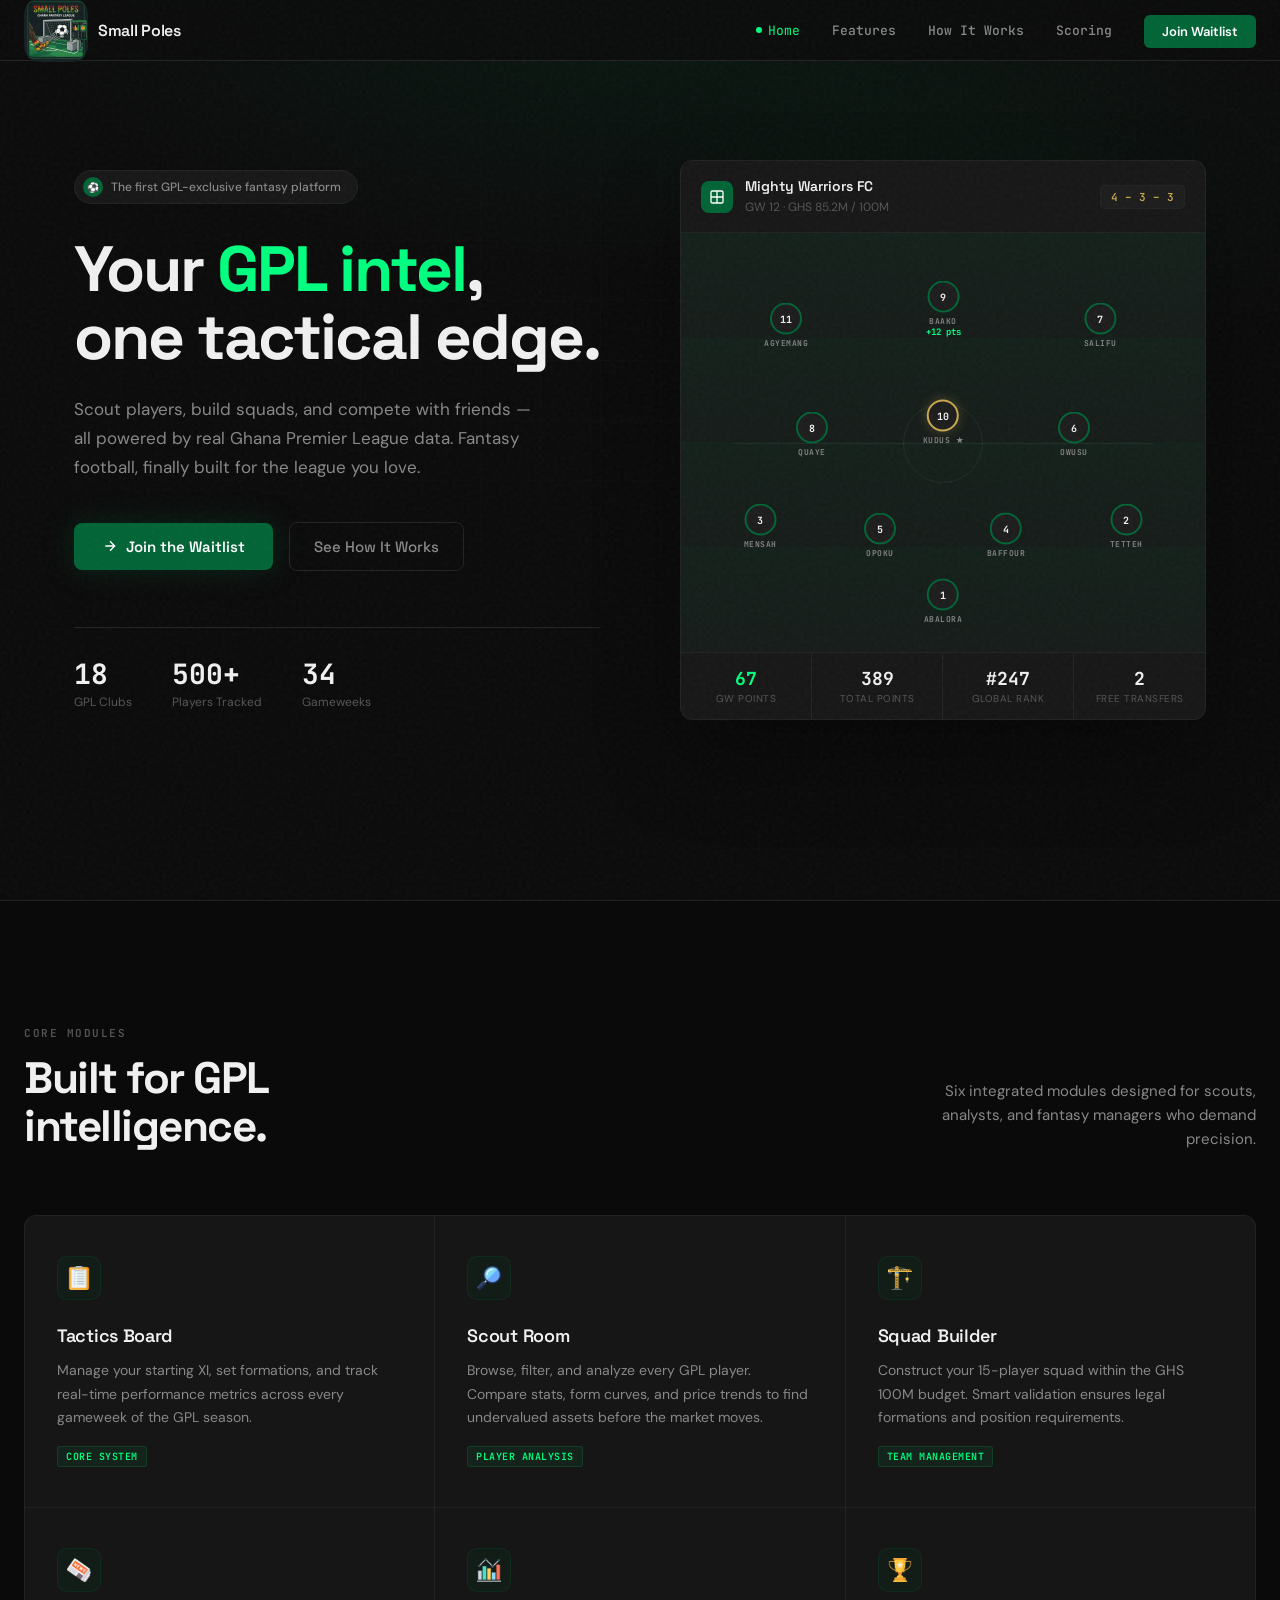
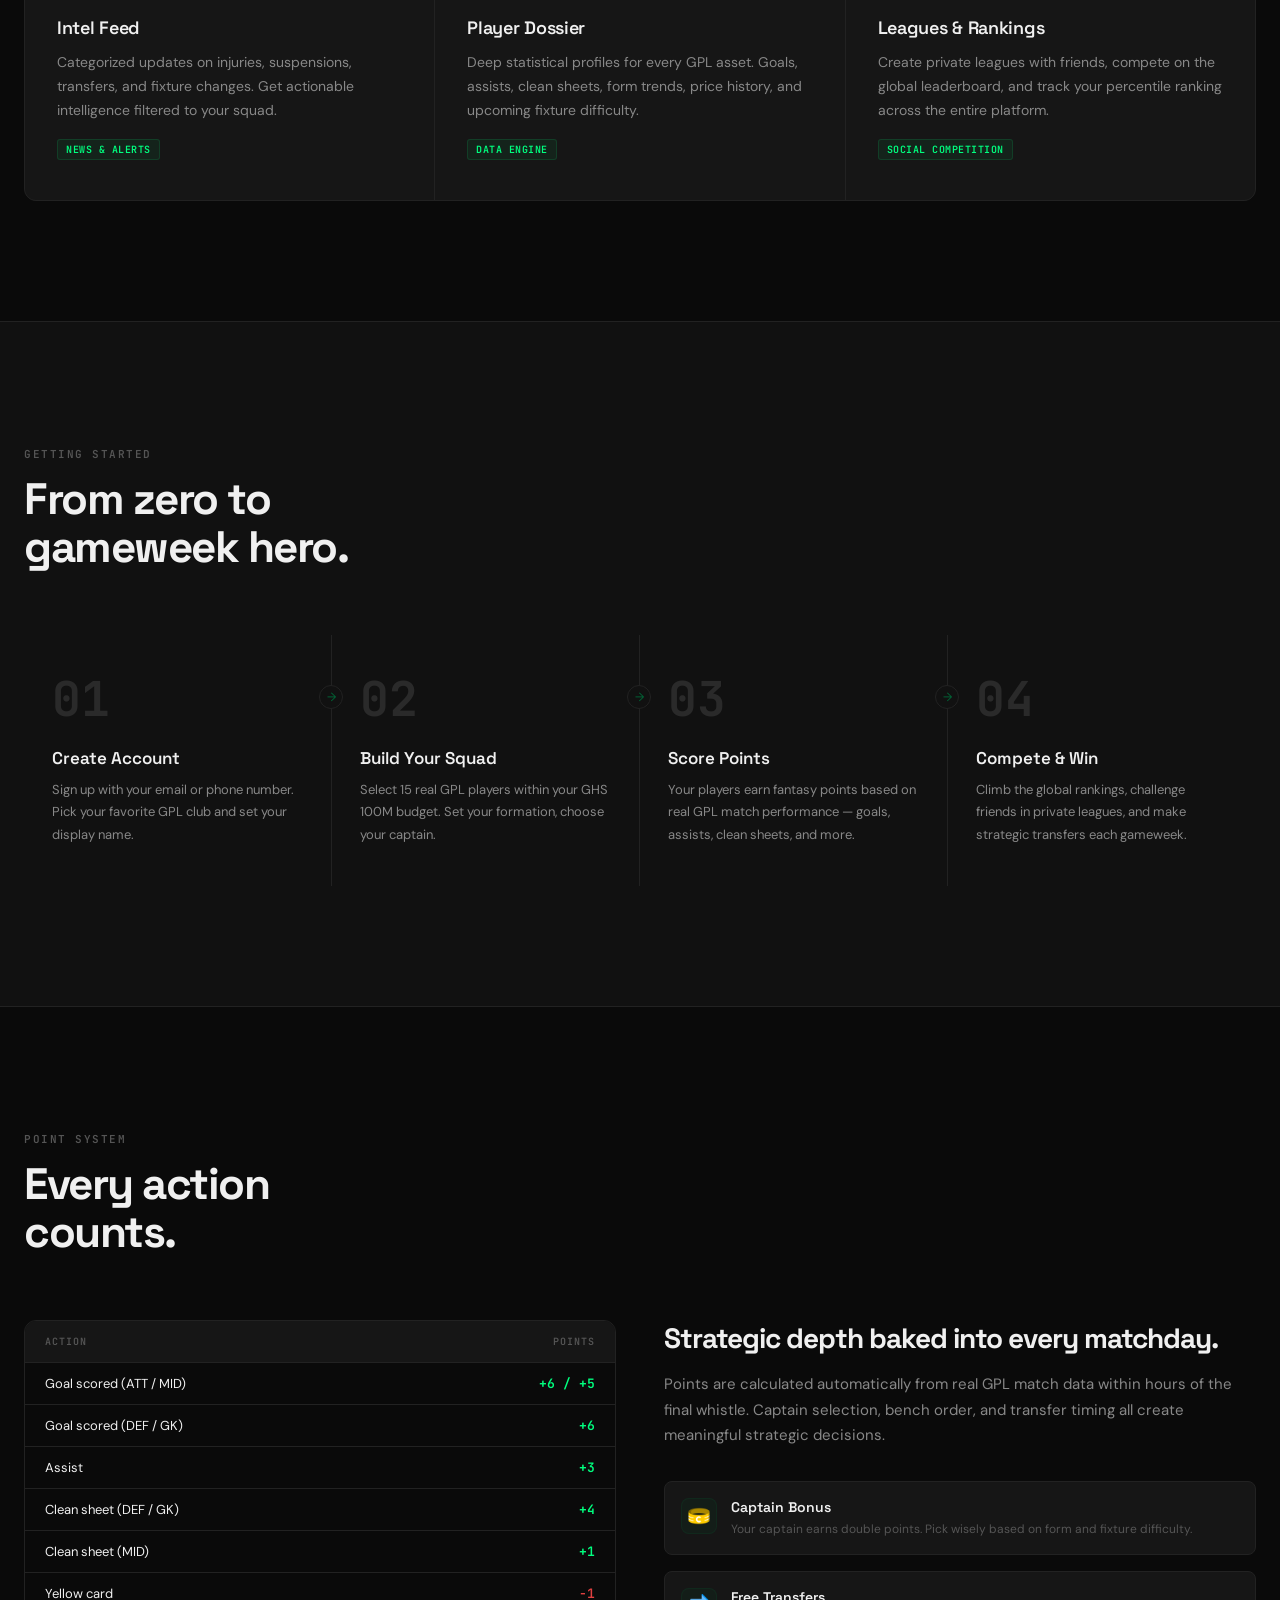
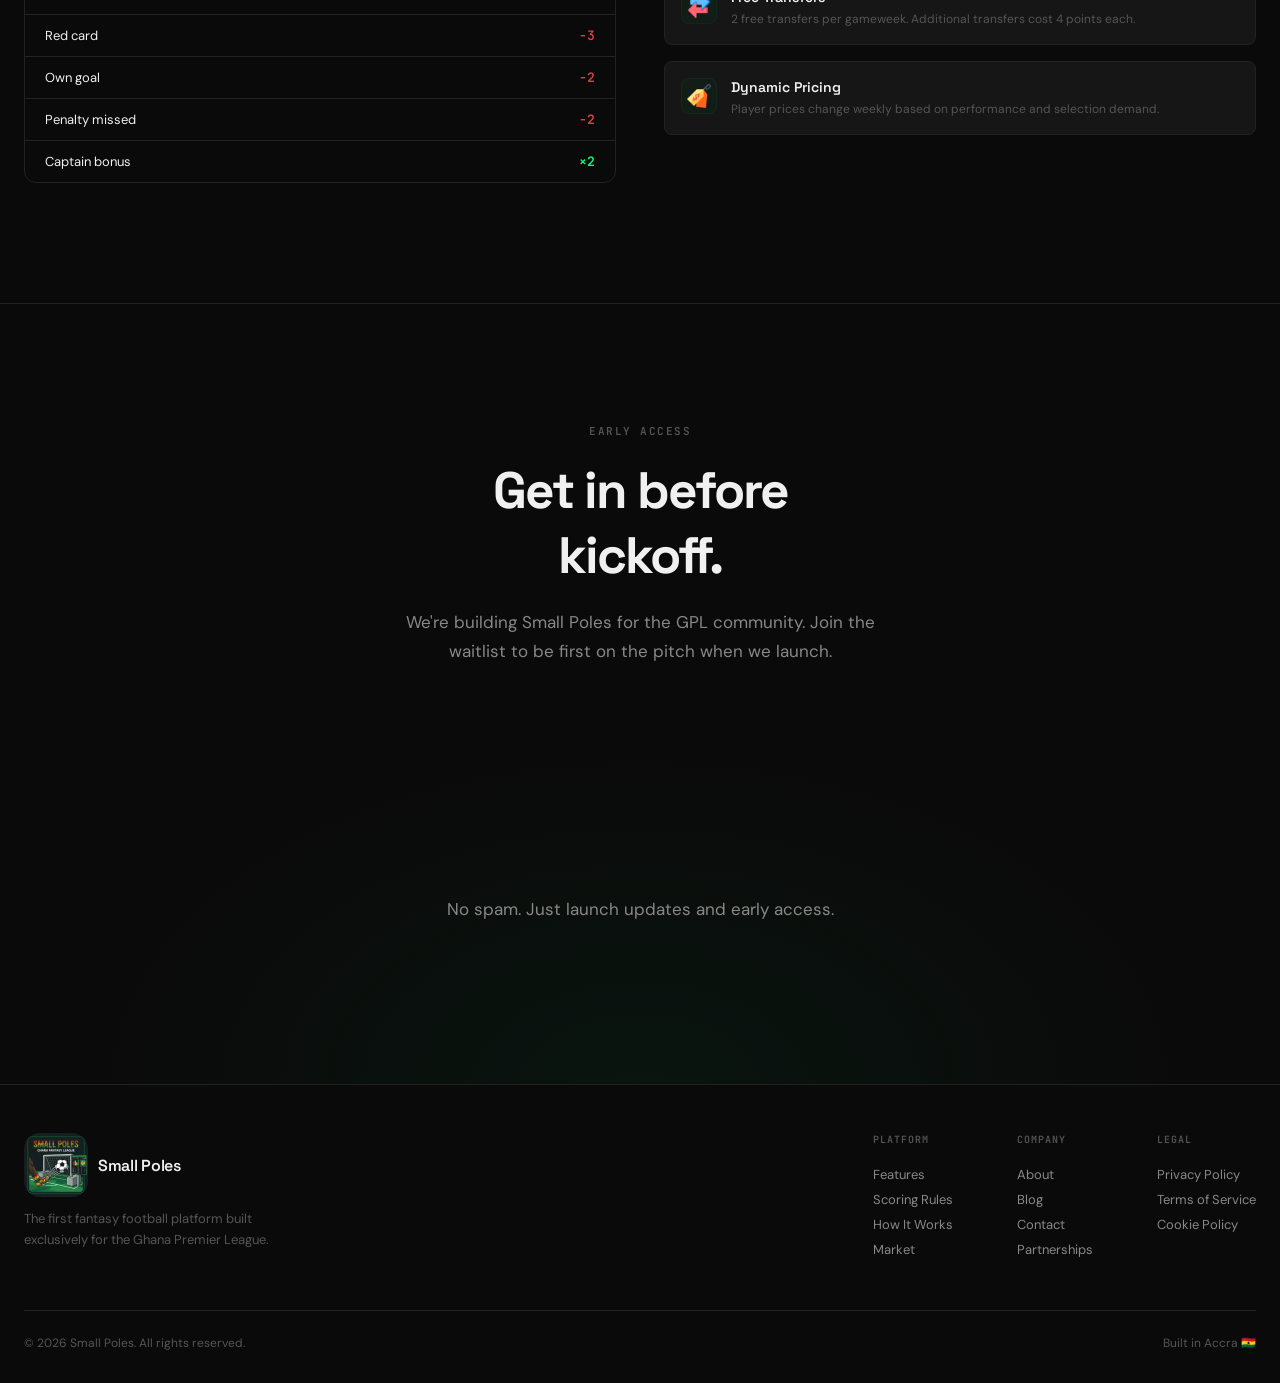
==== commit ef84cf94: "Update canonical URLs and sitemap references to use the correct domain" ====
--- a/index.html
+++ b/index.html
@@ -9,6 +9,63 @@
       content="The first fantasy football platform built exclusively for the Ghana Premier League. Scout. Build. Dominate."
     />
     <link rel="icon" href="/assets/smallpolescutout.ico" />
+    <link rel="apple-touch-icon" href="/assets/smallpolesappicon.png" />
+    <link rel="canonical" href="https://smallpole.com/" />
+
+    <meta
+      name="google-site-verification"
+      content="6-dnVriIbtpExRrxbQK6QxCiTOwghC0EJQh2pdcdSEo"
+    />
+    <!-- Open Graph -->
+    <meta
+      property="og:title"
+      content="Small Poles — GPL Fantasy Intelligence"
+    />
+    <meta
+      property="og:description"
+      content="The first fantasy football platform built exclusively for the Ghana Premier League. Scout. Build. Dominate."
+    />
+    <meta
+      property="og:image"
+      content="https://smallpole.com/assets/og-image.png"
+    />
+    <meta property="og:url" content="https://smallpole.com/" />
+    <meta property="og:type" content="website" />
+    <meta property="og:site_name" content="Small Poles" />
+
+    <!-- Twitter Card -->
+    <meta name="twitter:card" content="summary_large_image" />
+    <meta
+      name="twitter:title"
+      content="Small Poles — GPL Fantasy Intelligence"
+    />
+    <meta
+      name="twitter:description"
+      content="The first fantasy football platform built exclusively for the Ghana Premier League. Scout. Build. Dominate."
+    />
+    <meta
+      name="twitter:image"
+      content="https://smallpole.com/assets/og-image.png"
+    />
+
+    <!-- Structured Data -->
+    <script type="application/ld+json">
+      {
+        "@context": "https://schema.org",
+        "@type": "WebApplication",
+        "name": "Small Poles",
+        "description": "The first fantasy football platform built exclusively for the Ghana Premier League.",
+        "url": "https://smallpole.com",
+        "applicationCategory": "SportsApplication",
+        "operatingSystem": "Web",
+        "offers": {
+          "@type": "Offer",
+          "price": "0",
+          "priceCurrency": "GHS"
+        }
+      }
+    </script>
+
     <link rel="preconnect" href="https://fonts.googleapis.com" />
     <link rel="preconnect" href="https://fonts.gstatic.com" crossorigin />
     <link
@@ -258,7 +315,7 @@
             <div class="feature-icon">
               <img
                 src="assets/clipboard.png"
-                alt="Price icon"
+                alt="Tactics Board"
                 style="width: 24px; height: 24px"
               />
             </div>
@@ -273,7 +330,7 @@
             <div class="feature-icon">
               <img
                 src="assets/magnifying-glass.png"
-                alt="Price icon"
+                alt="Scout Room"
                 style="width: 24px; height: 24px"
               />
             </div>
@@ -289,7 +346,7 @@
             <div class="feature-icon">
               <img
                 src="assets/crane.png"
-                alt="Price icon"
+                alt="Squad Builder"
                 style="width: 24px; height: 24px"
               />
             </div>
@@ -304,7 +361,7 @@
             <div class="feature-icon">
               <img
                 src="assets/newspaper.png"
-                alt="Price icon"
+                alt="Intel Feed"
                 style="width: 24px; height: 24px"
               />
             </div>
@@ -320,7 +377,7 @@
             <div class="feature-icon">
               <img
                 src="assets/bar-chart.png"
-                alt="Price icon"
+                alt="Player Dossier"
                 style="width: 24px; height: 24px"
               />
             </div>
@@ -336,7 +393,7 @@
             <div class="feature-icon">
               <img
                 src="assets/trophy.png"
-                alt="Price icon"
+                alt="Leagues and Rankings"
                 style="width: 24px; height: 24px"
               />
             </div>
@@ -542,9 +599,26 @@
           marginheight="0"
           marginwidth="0"
           title="Small Poles Waitlist"
-          style="max-width: 480px;"
+          style="max-width: 480px"
         ></iframe>
-        <script>var d=document,w="https://tally.so/widgets/embed.js",v=function(){"undefined"!=typeof Tally?Tally.loadEmbeds():d.querySelectorAll("iframe[data-tally-src]:not([src])").forEach((function(e){e.src=e.dataset.tallySrc}))};if("undefined"!=typeof Tally)v();else if(d.querySelector('script[src="'+w+'"]')==null){var s=d.createElement("script");s.src=w,s.onload=v,s.onerror=v,d.body.appendChild(s);}</script>
+        <script>
+          var d = document,
+            w = "https://tally.so/widgets/embed.js",
+            v = function () {
+              "undefined" != typeof Tally
+                ? Tally.loadEmbeds()
+                : d
+                    .querySelectorAll("iframe[data-tally-src]:not([src])")
+                    .forEach(function (e) {
+                      e.src = e.dataset.tallySrc;
+                    });
+            };
+          if ("undefined" != typeof Tally) v();
+          else if (d.querySelector('script[src="' + w + '"]') == null) {
+            var s = d.createElement("script");
+            (s.src = w), (s.onload = v), (s.onerror = v), d.body.appendChild(s);
+          }
+        </script>
         <p class="cta-note">No spam. Just launch updates and early access.</p>
       </div>
     </section>
@@ -582,7 +656,7 @@
               <a href="#">About</a>
               <a href="#">Blog</a>
               <a href="#">Contact</a>
-              <a href="#">Partnerships</a>
+              <a href="mailto:appiahyoofi@gmail.com">Partnerships</a>
             </div>
             <div class="footer-links-group">
               <h4>Legal</h4>
--- a/styles.css
+++ b/styles.css
@@ -345,7 +345,7 @@
 
 /* ── Page Hero (inner pages) ── */
 .page-hero {
-  padding: 160px 0 80px;
+  padding: 80px 0 80px;
   position: relative;
   border-bottom: 1px solid var(--border);
 }
@@ -479,7 +479,7 @@
   display: flex;
   align-items: center;
   position: relative;
-  padding-top: 60px;
+  padding-top: 80px;
   overflow: hidden;
 }
 
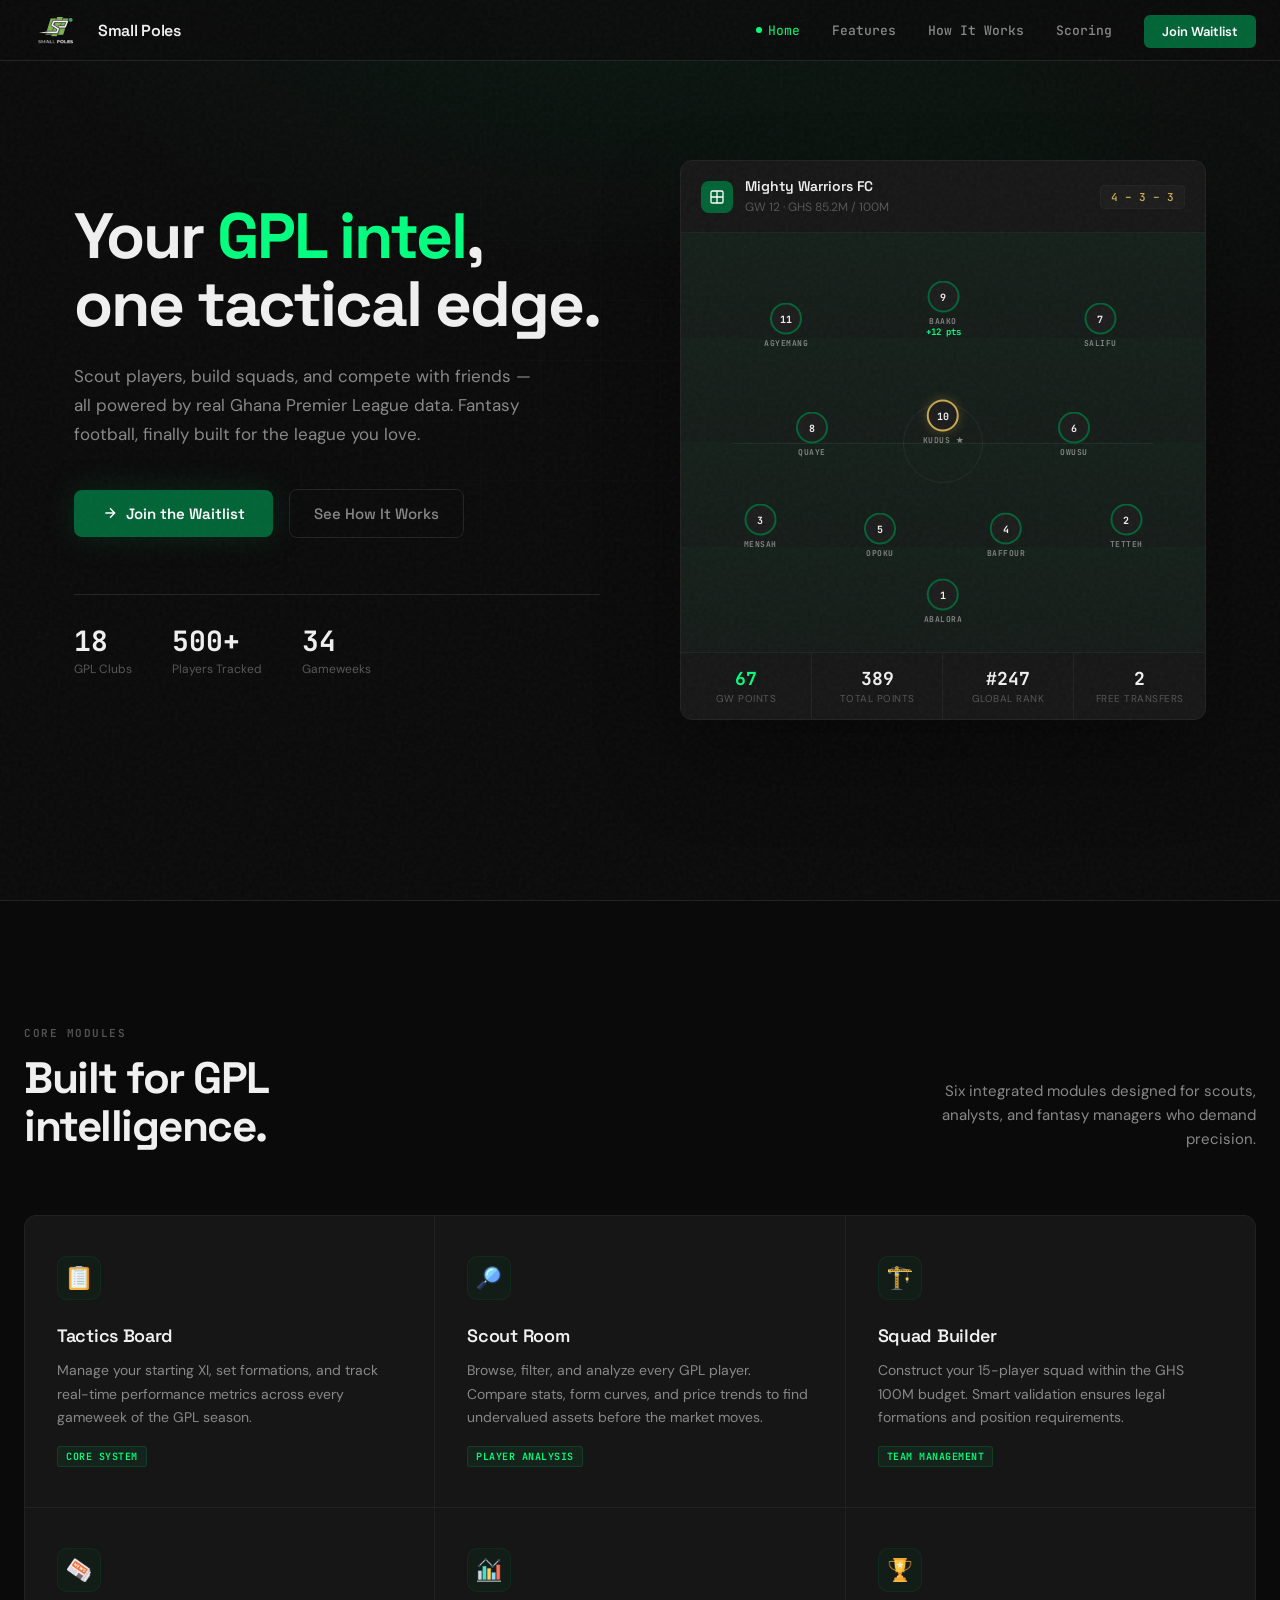
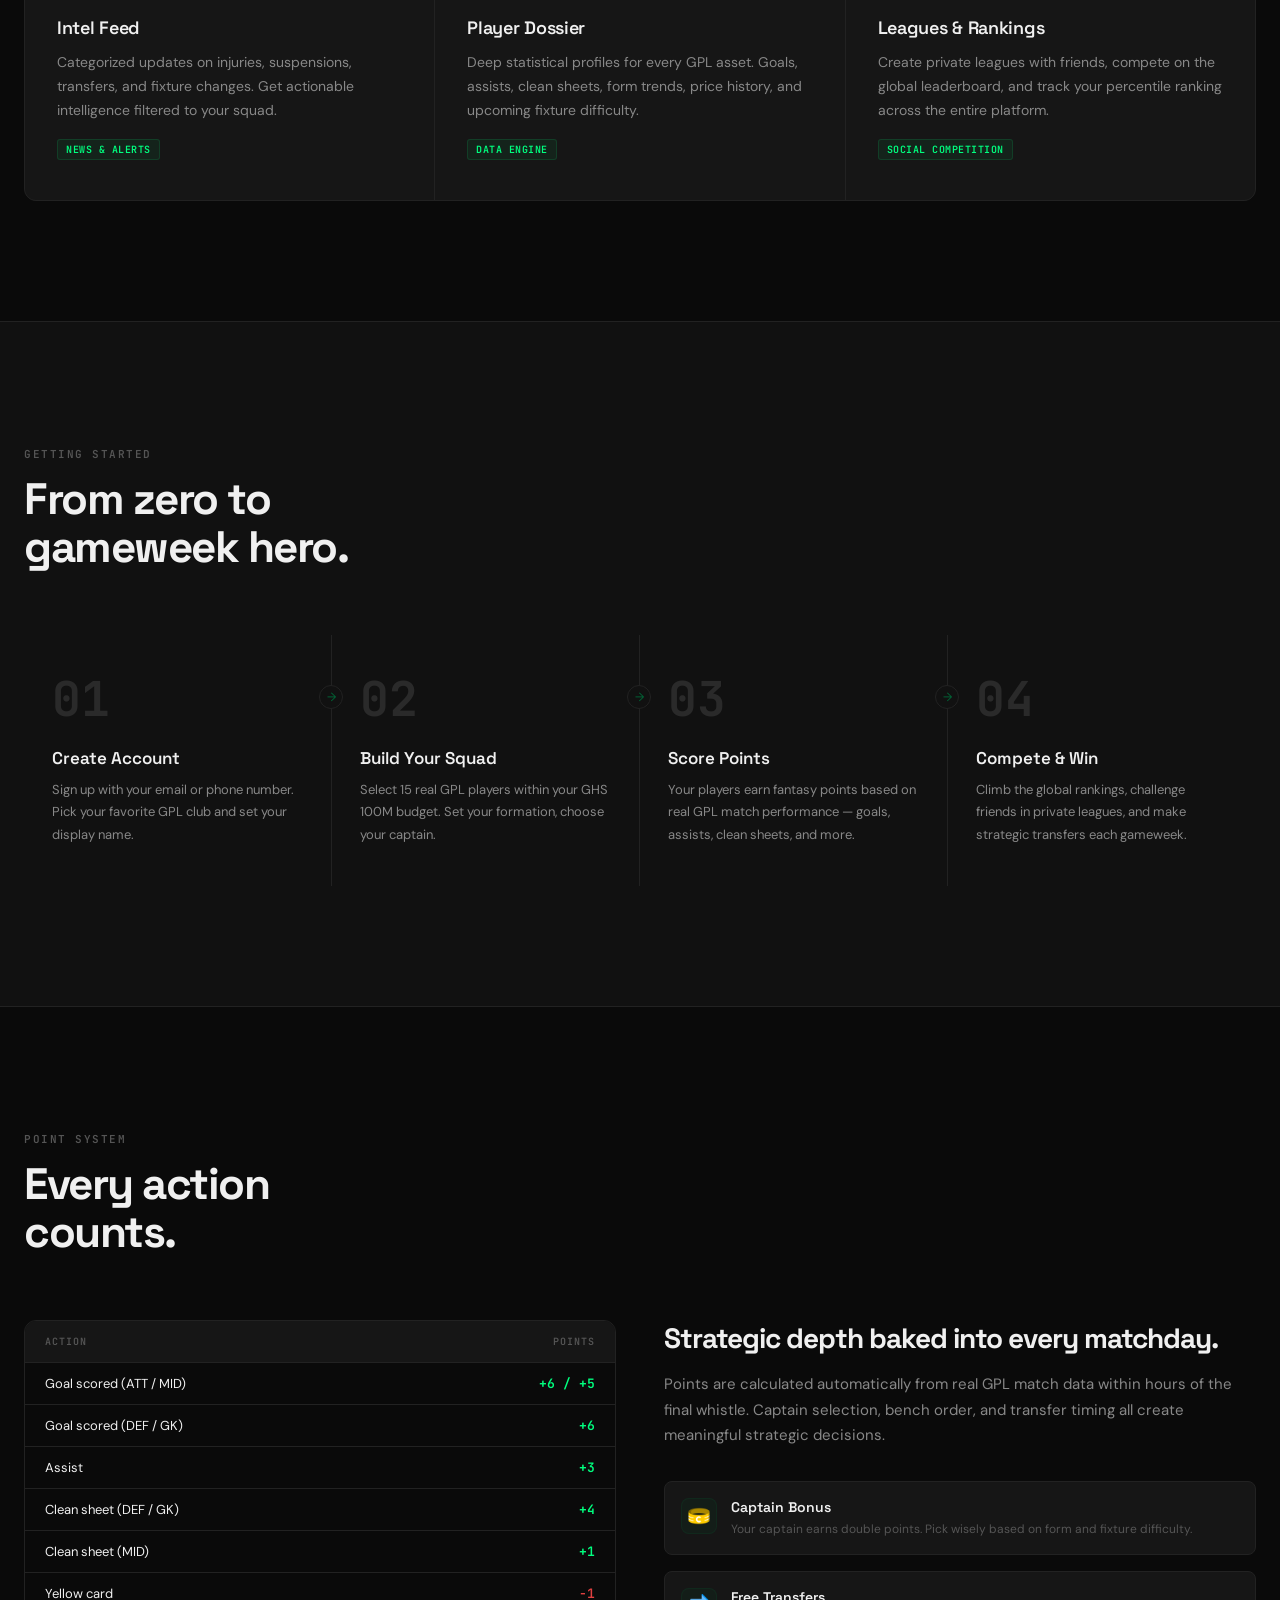
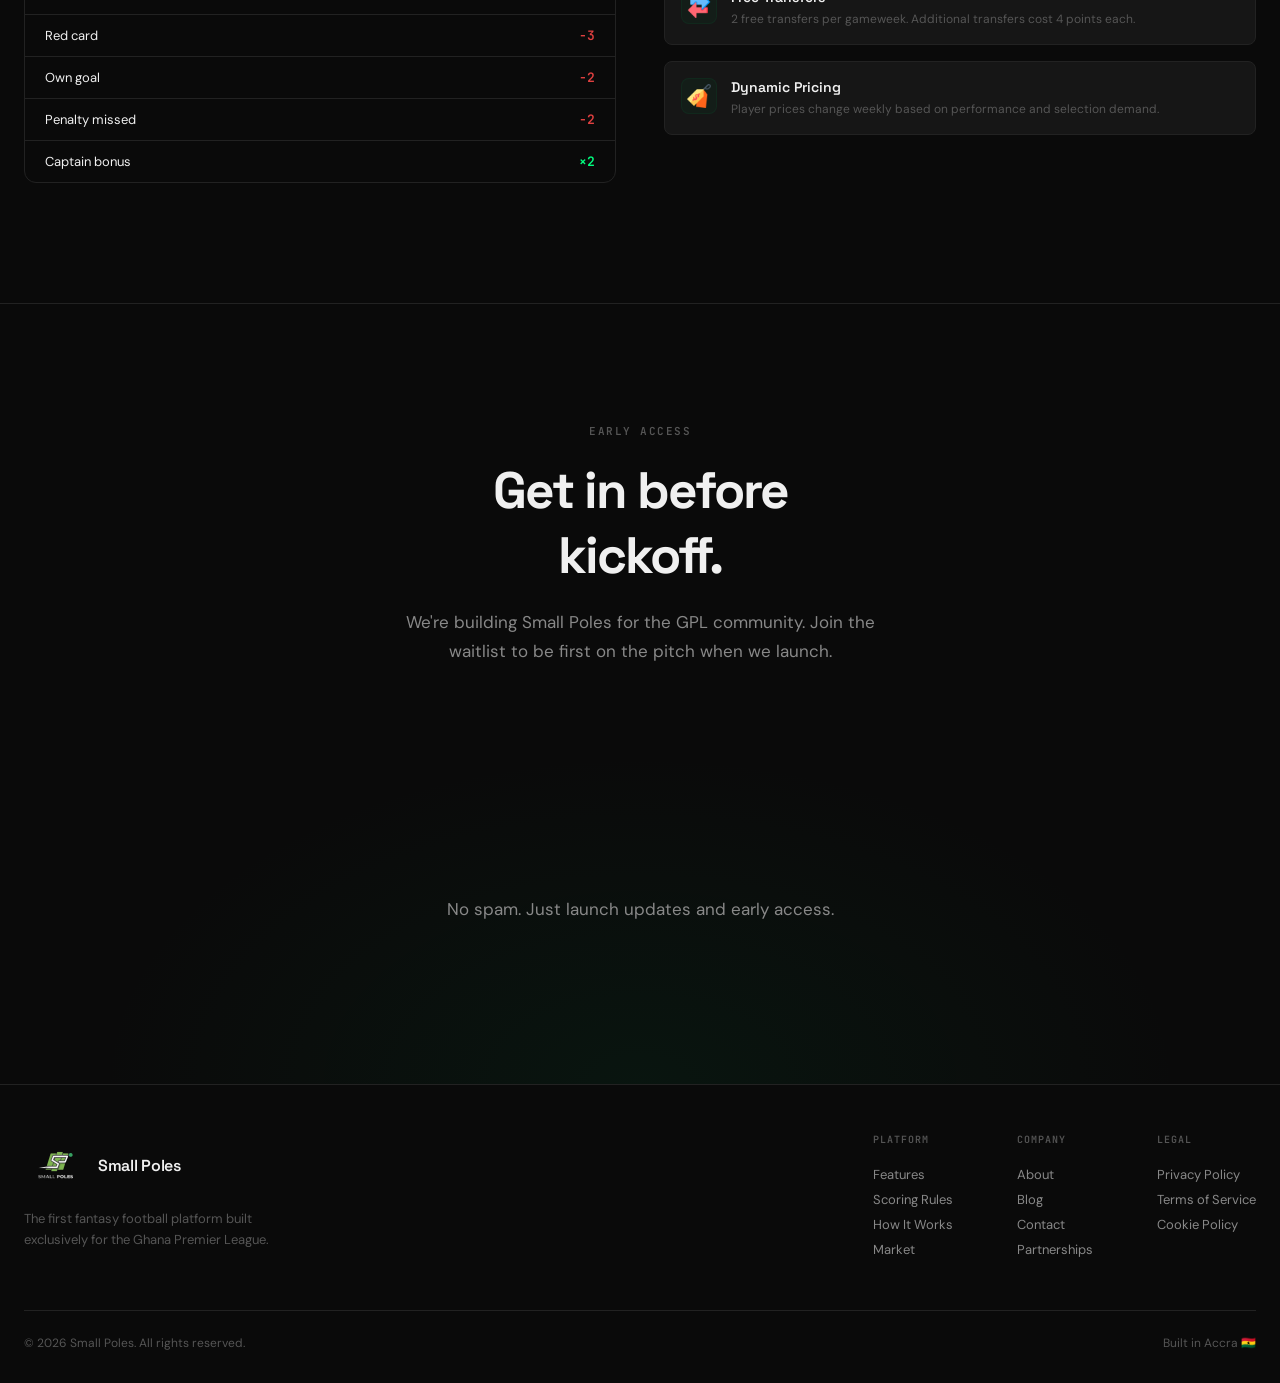
==== commit 0baf026c: "Update app icons and modify hero badge section in index.html" ====
--- a/index.html
+++ b/index.html
@@ -115,10 +115,10 @@
       <div class="hero-grid"></div>
       <div class="container">
         <div class="hero-content">
-          <div class="hero-badge">
+          <!-- <div class="hero-badge">
             <span class="hero-badge-dot">⚽</span>
             The first GPL-exclusive fantasy platform
-          </div>
+          </div> -->
           <h1>
             Your <span class="accent">GPL intel</span>,<br />one tactical edge.
           </h1>
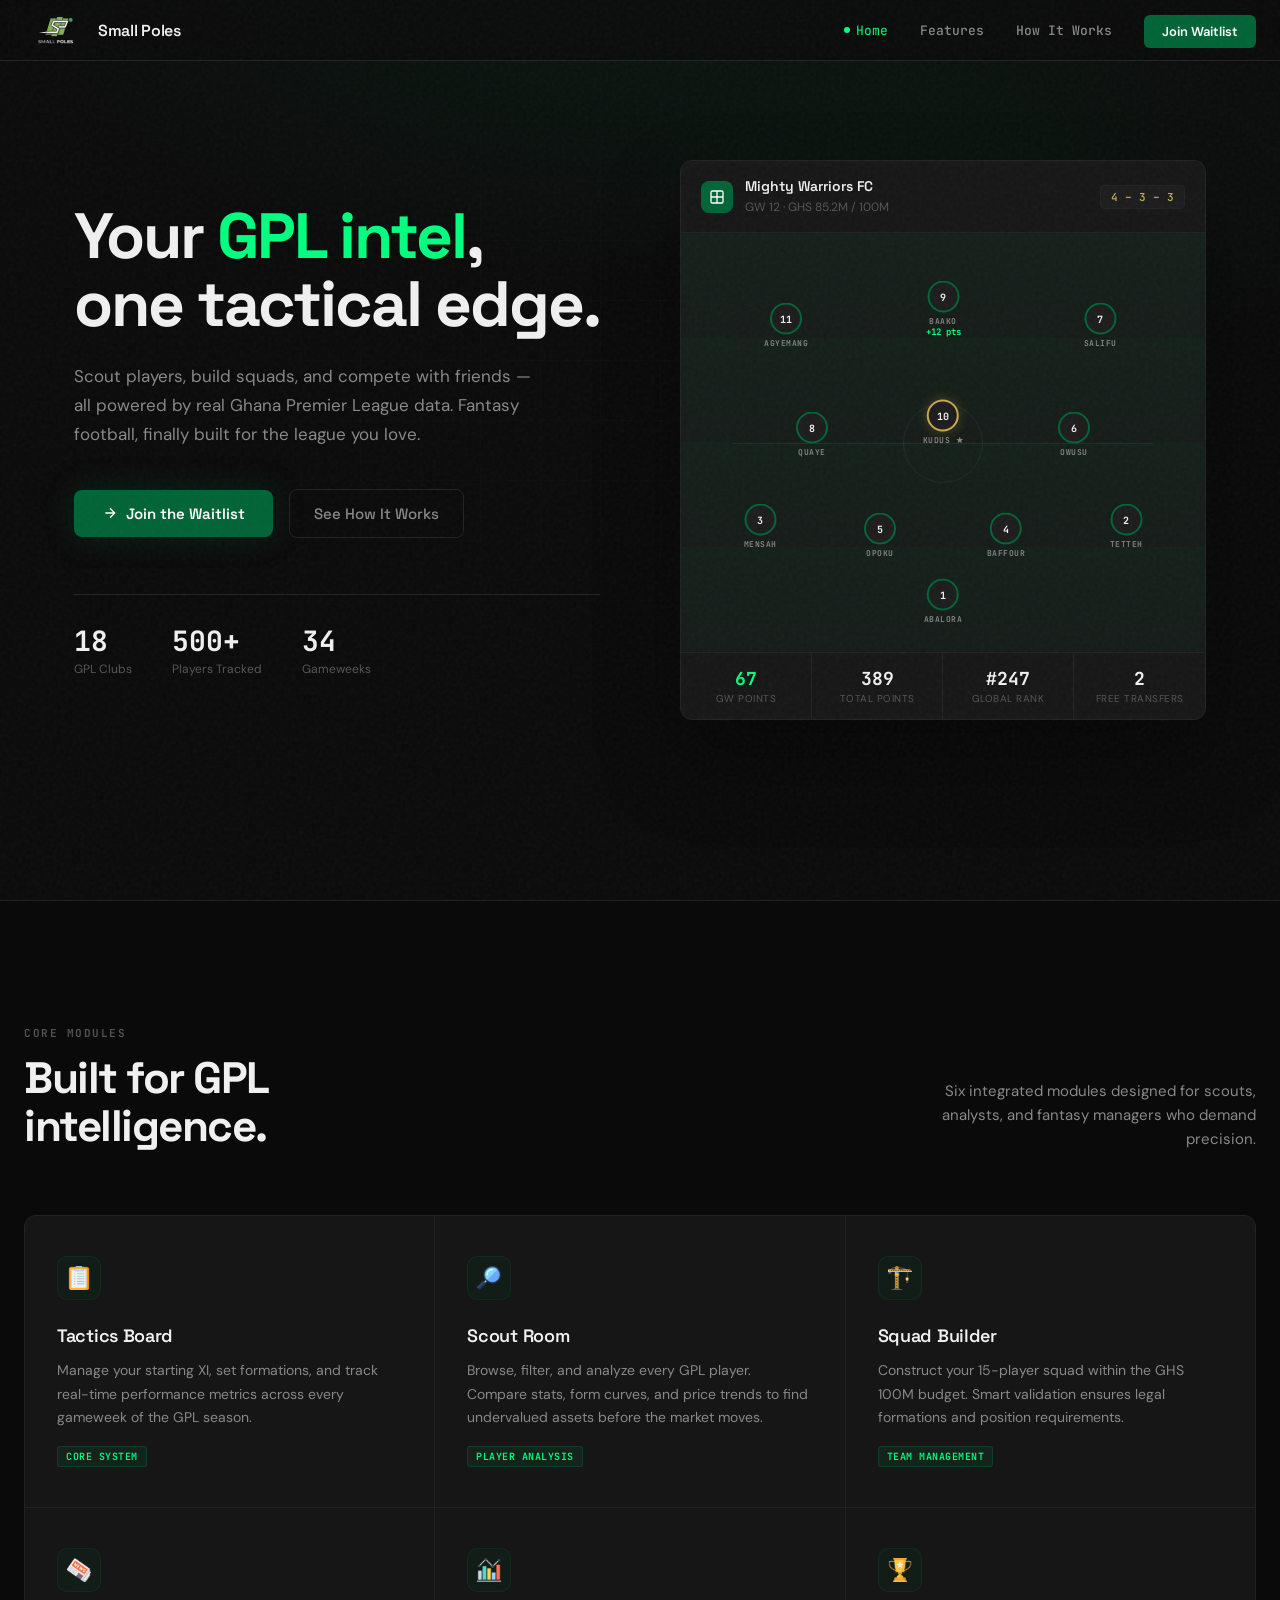
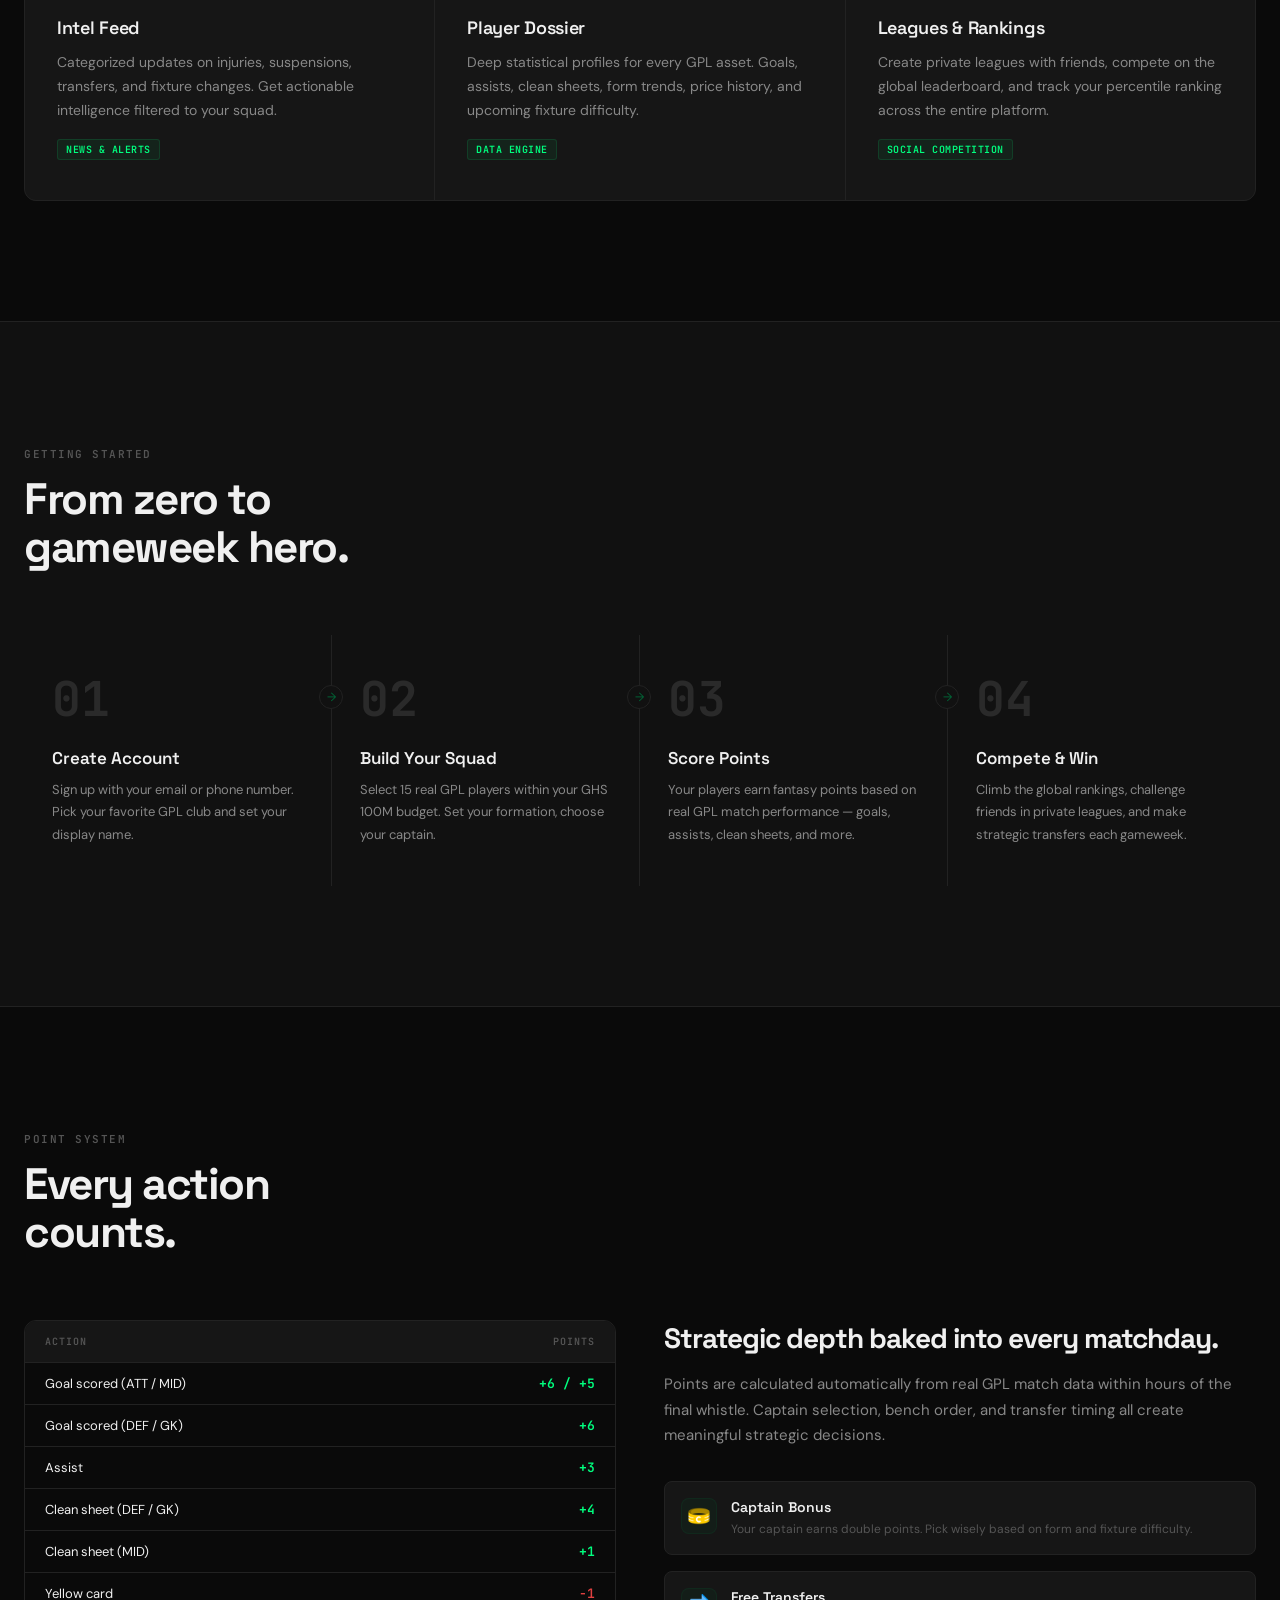
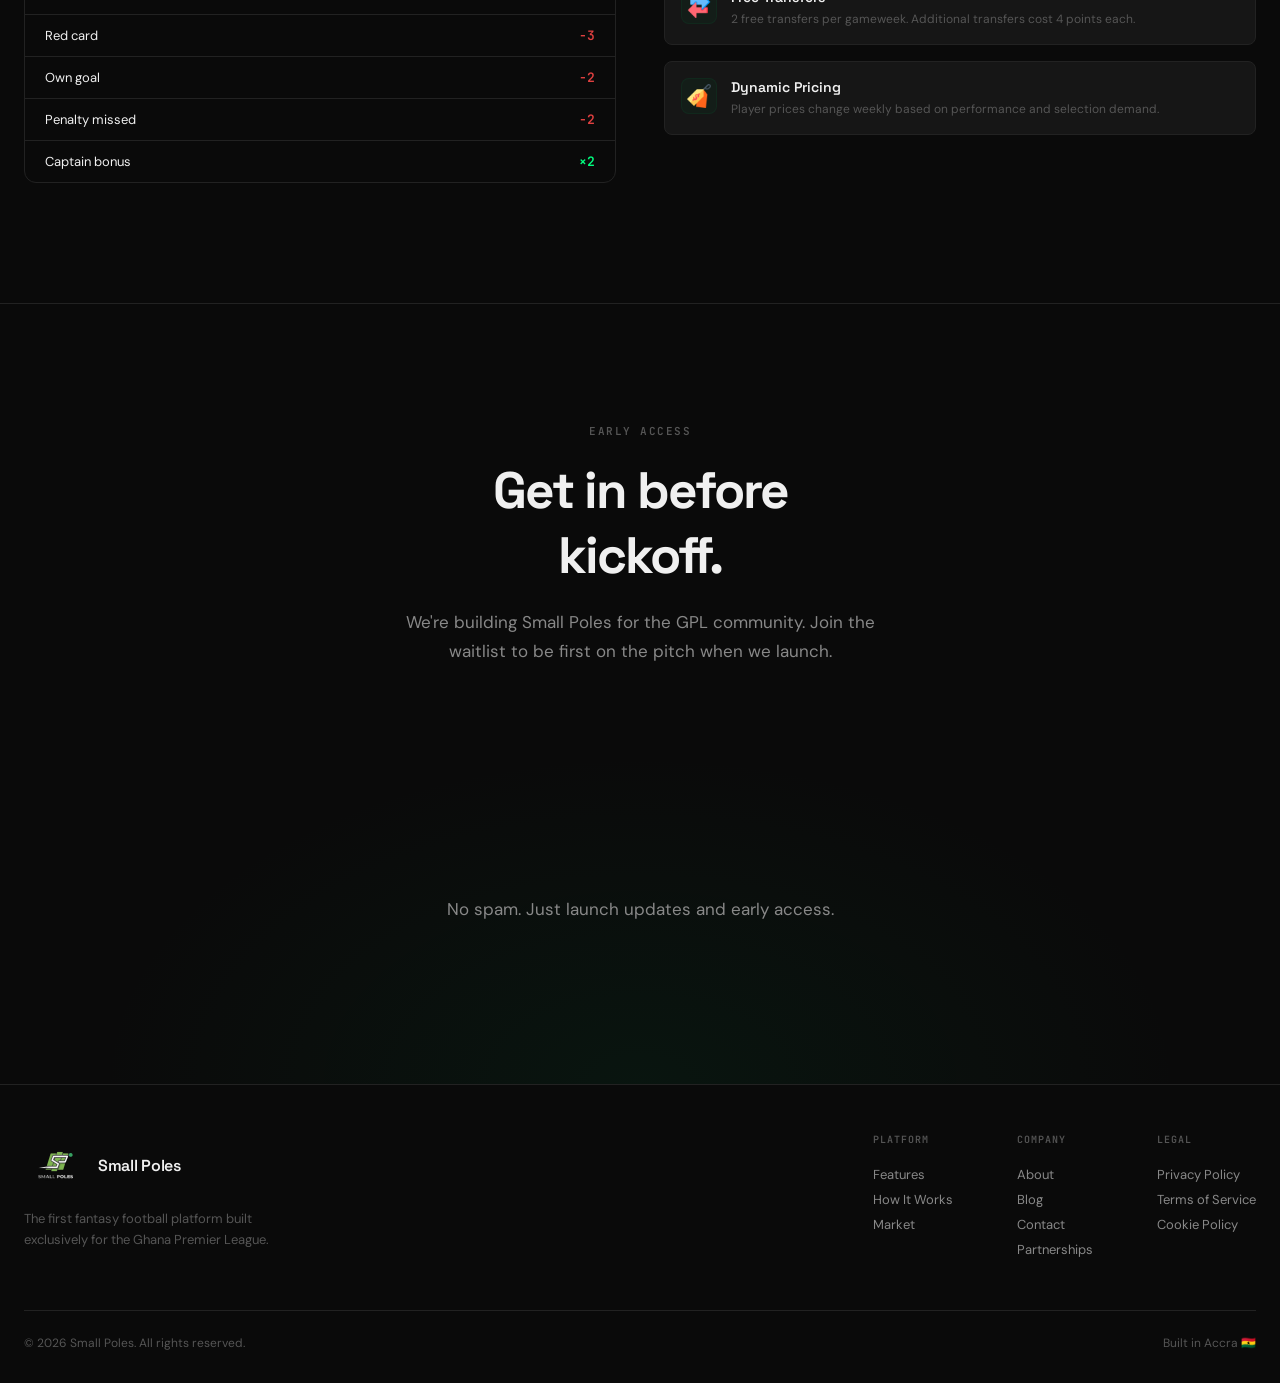
==== commit bbe15bb1: "removed scoring from html links and sitemap" ====
--- a/index.html
+++ b/index.html
@@ -96,7 +96,6 @@
           </li>
           <li class="nav-list"><a href="features.html">Features</a></li>
           <li class="nav-list"><a href="how-it-works.html">How It Works</a></li>
-          <li class="nav-list"><a href="scoring.html">Scoring</a></li>
           <li><a href="#waitlist" class="nav-cta">Join Waitlist</a></li>
         </ul>
         <button
@@ -647,7 +646,6 @@
             <div class="footer-links-group">
               <h4>Platform</h4>
               <a href="features.html">Features</a>
-              <a href="scoring.html">Scoring Rules</a>
               <a href="how-it-works.html">How It Works</a>
               <a href="market.html">Market</a>
             </div>
